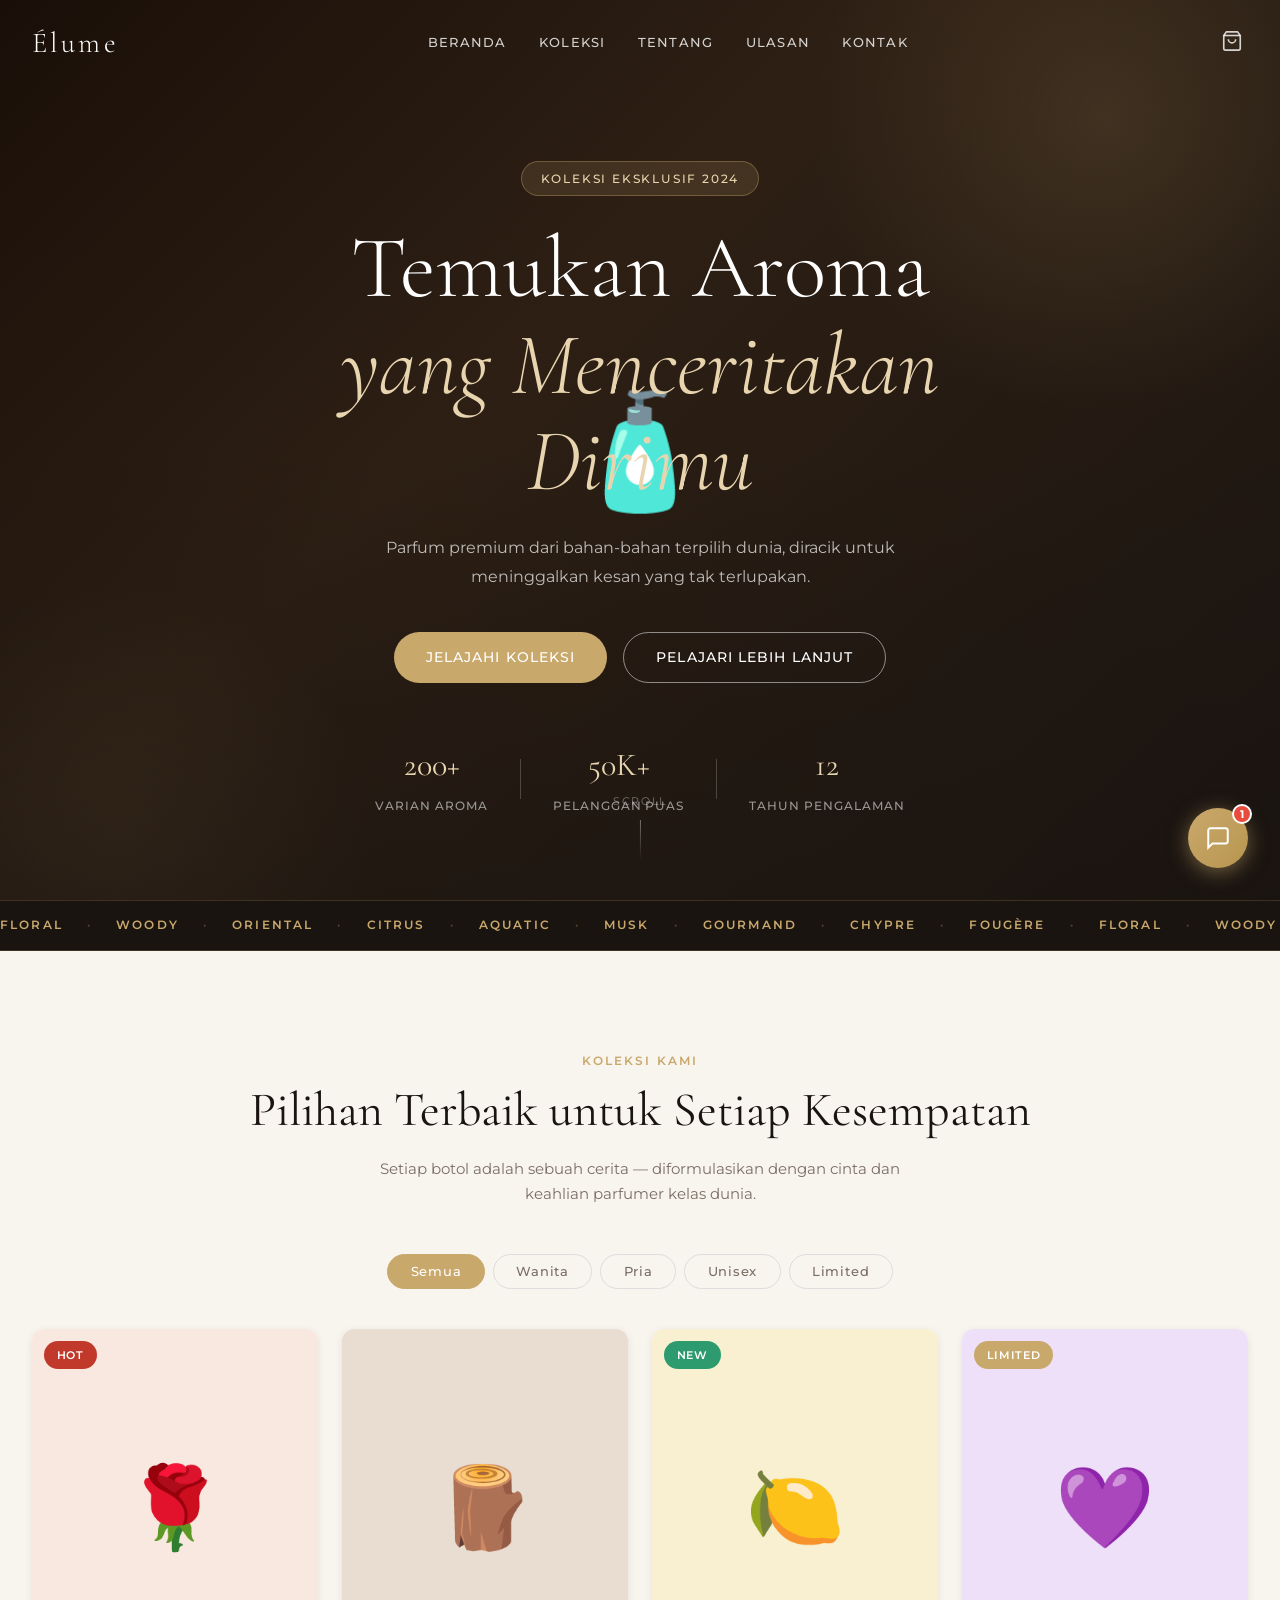
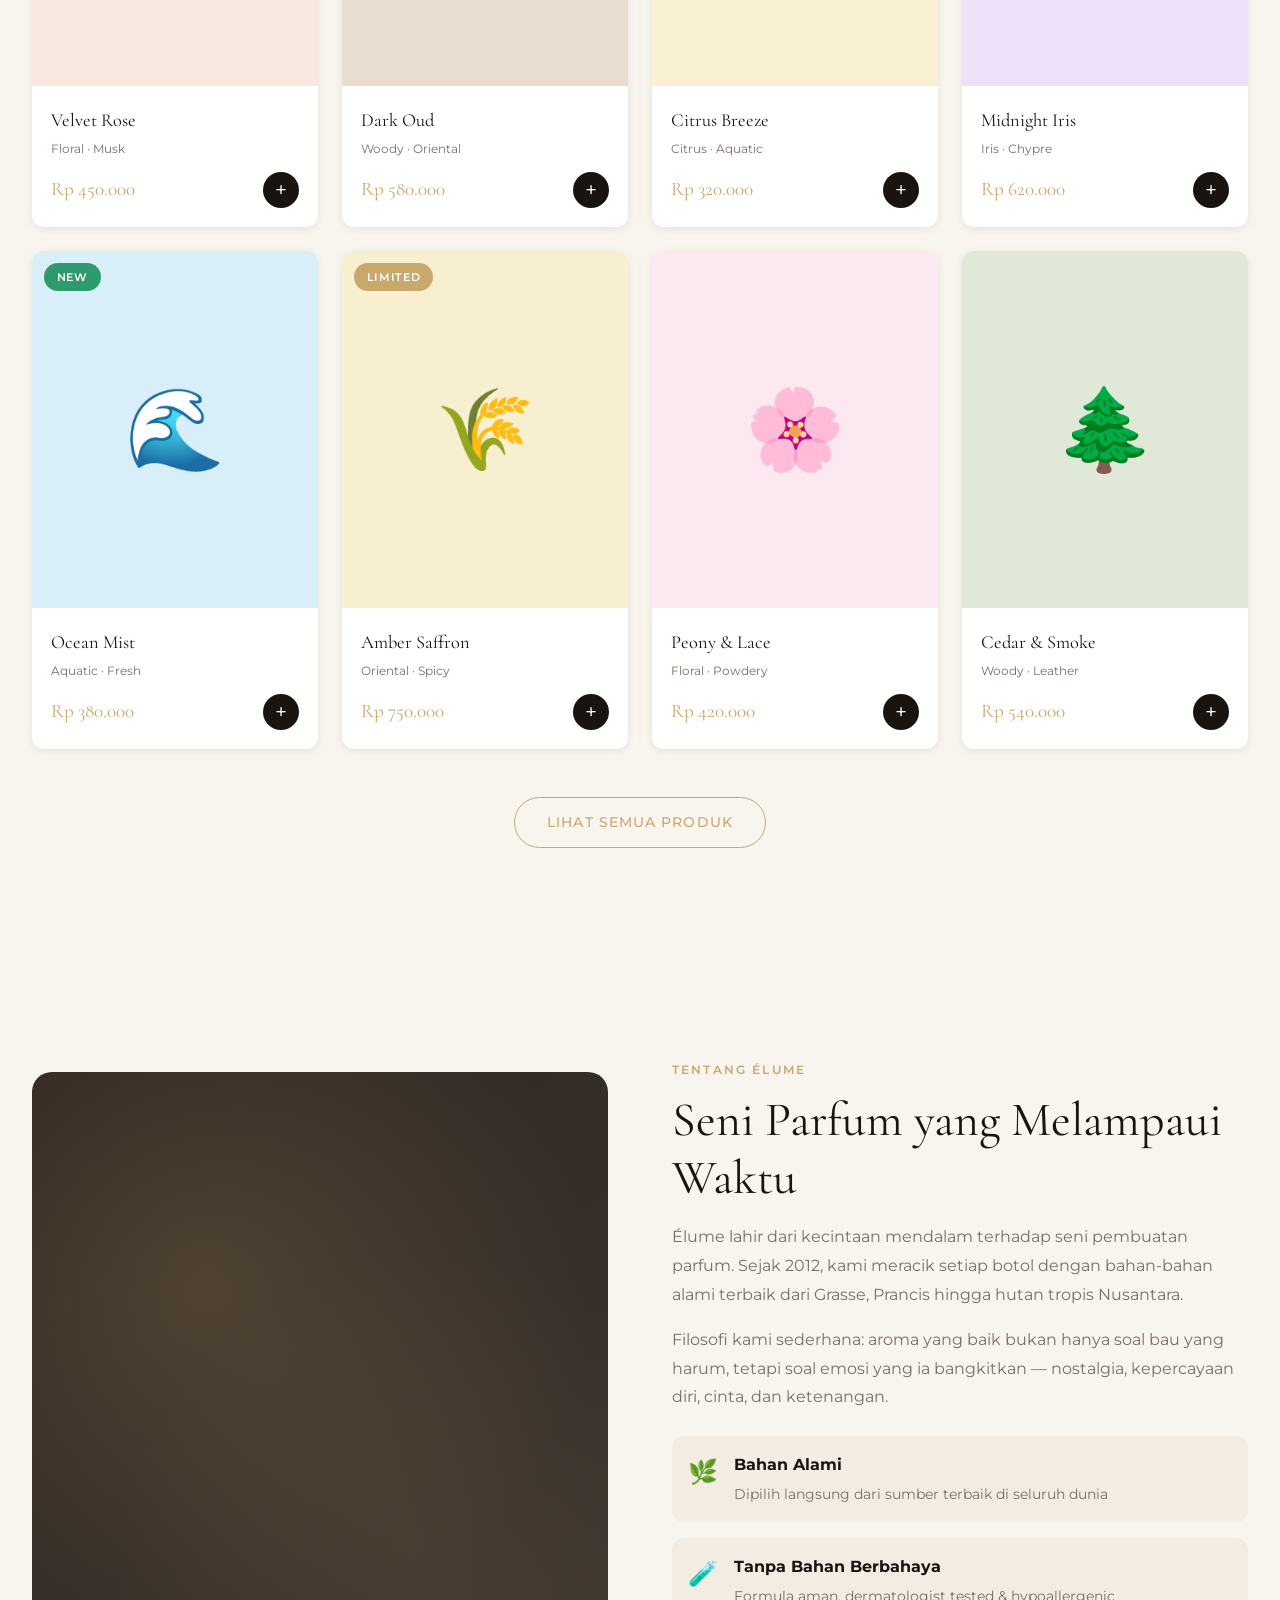
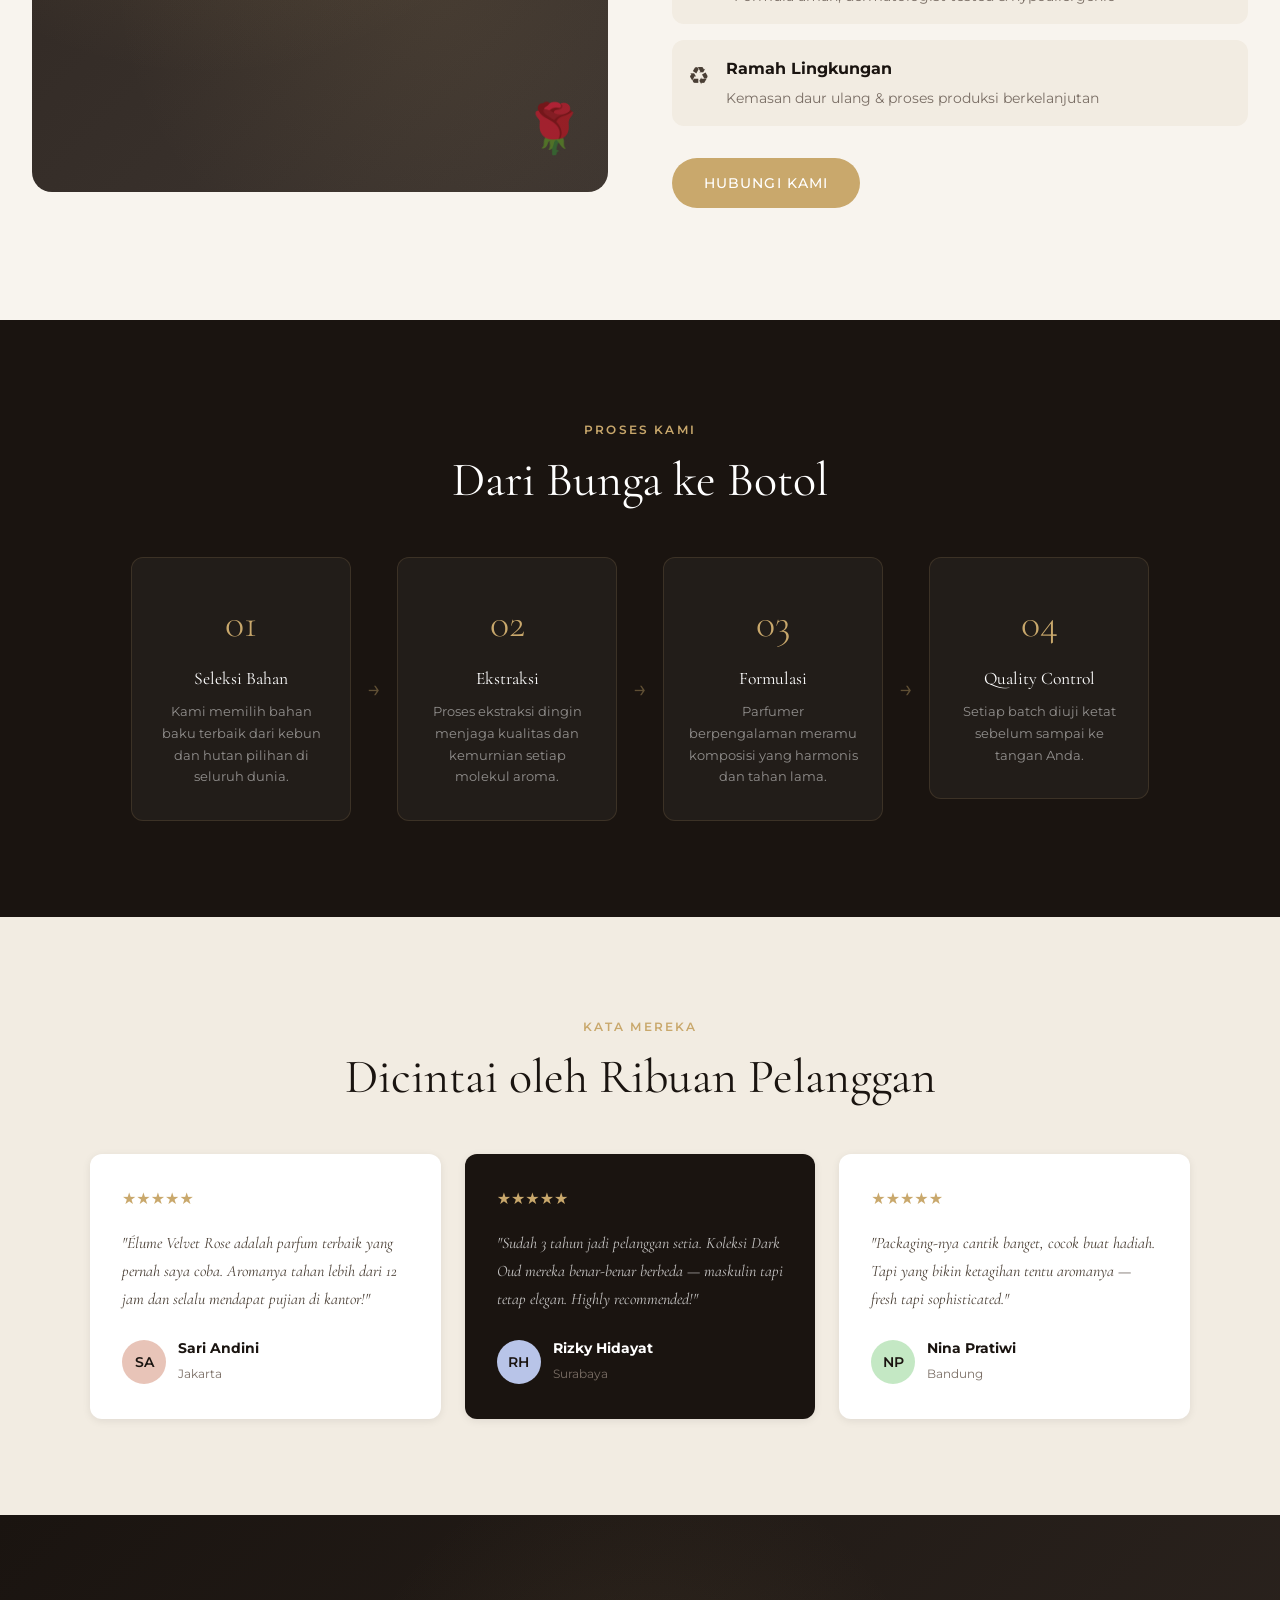
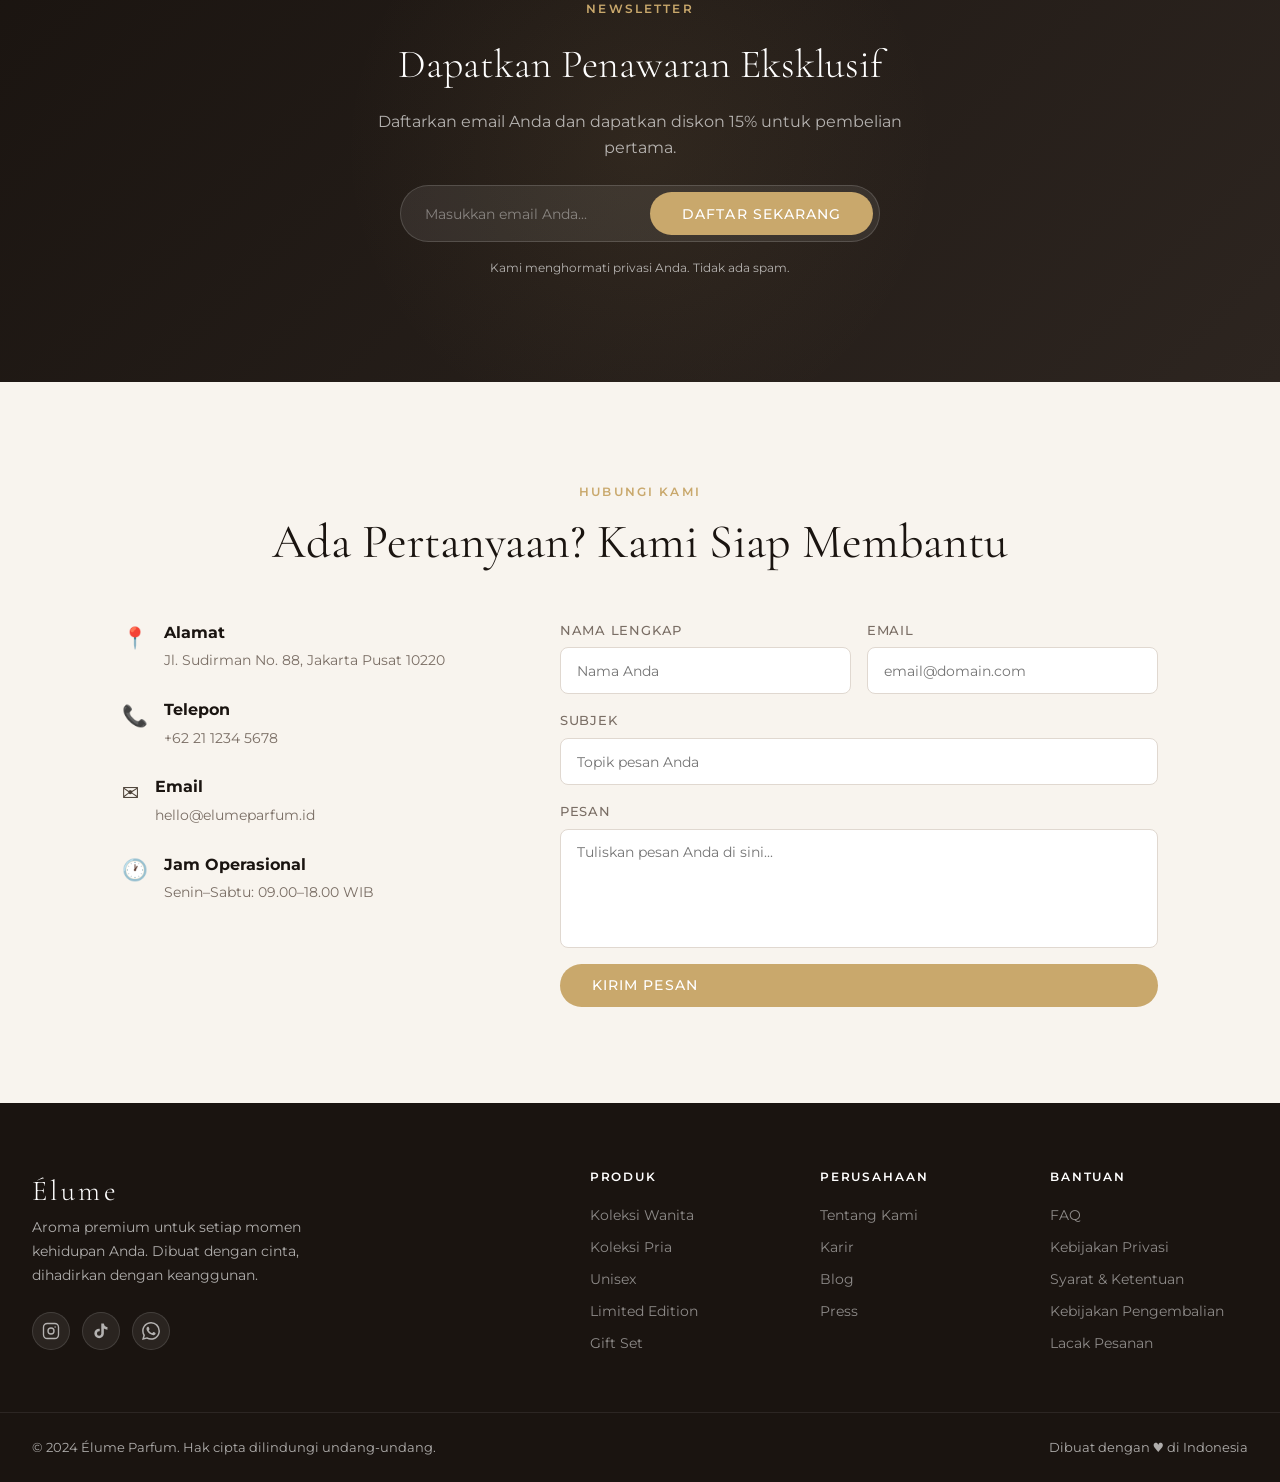
==== Kiro/index.html @ 286f6633 "Add files via upload" ====
<!DOCTYPE html>
<html lang="id">
<head>
  <meta charset="UTF-8" />
  <meta name="viewport" content="width=device-width, initial-scale=1.0" />
  <title>Élume Parfum — Aroma untuk Setiap Momen</title>
  <link rel="preconnect" href="https://fonts.googleapis.com" />
  <link rel="preconnect" href="https://fonts.gstatic.com" crossorigin />
  <link href="https://fonts.googleapis.com/css2?family=Cormorant+Garamond:ital,wght@0,300;0,400;0,600;1,300;1,400&family=Montserrat:wght@300;400;500;600&display=swap" rel="stylesheet" />
  <link rel="stylesheet" href="style.css" />
</head>
<body>

  <!-- ===== NAVBAR ===== -->
  <header class="navbar" id="navbar">
    <div class="nav-container">
      <a href="#" class="logo">Élume</a>
      <nav class="nav-links">
        <a href="#hero">Beranda</a>
        <a href="#collections">Koleksi</a>
        <a href="#about">Tentang</a>
        <a href="#testimonials">Ulasan</a>
        <a href="#contact">Kontak</a>
      </nav>
      <div class="nav-actions">
        <button class="btn-cart" aria-label="Keranjang">
          <svg width="22" height="22" viewBox="0 0 24 24" fill="none" stroke="currentColor" stroke-width="1.8"><path d="M6 2L3 6v14a2 2 0 002 2h14a2 2 0 002-2V6l-3-4z"/><line x1="3" y1="6" x2="21" y2="6"/><path d="M16 10a4 4 0 01-8 0"/></svg>
        </button>
        <button class="hamburger" id="hamburger" aria-label="Menu">
          <span></span><span></span><span></span>
        </button>
      </div>
    </div>
    <!-- Mobile menu -->
    <nav class="mobile-menu" id="mobileMenu">
      <a href="#hero">Beranda</a>
      <a href="#collections">Koleksi</a>
      <a href="#about">Tentang</a>
      <a href="#testimonials">Ulasan</a>
      <a href="#contact">Kontak</a>
    </nav>
  </header>

  <!-- ===== HERO ===== -->
  <section class="hero" id="hero">
    <div class="hero-bg"></div>
    <div class="hero-overlay"></div>
    <div class="hero-content">
      <span class="hero-badge">Koleksi Eksklusif 2024</span>
      <h1 class="hero-title">Temukan Aroma<br /><em>yang Menceritakan Dirimu</em></h1>
      <p class="hero-subtitle">Parfum premium dari bahan-bahan terpilih dunia, diracik untuk meninggalkan kesan yang tak terlupakan.</p>
      <div class="hero-cta">
        <a href="#collections" class="btn btn-primary">Jelajahi Koleksi</a>
        <a href="#about" class="btn btn-ghost">Pelajari Lebih Lanjut</a>
      </div>
      <div class="hero-stats">
        <div class="stat"><span class="stat-num">200+</span><span class="stat-label">Varian Aroma</span></div>
        <div class="stat-divider"></div>
        <div class="stat"><span class="stat-num">50K+</span><span class="stat-label">Pelanggan Puas</span></div>
        <div class="stat-divider"></div>
        <div class="stat"><span class="stat-num">12</span><span class="stat-label">Tahun Pengalaman</span></div>
      </div>
    </div>
    <div class="hero-scroll-hint">
      <span>Scroll</span>
      <div class="scroll-line"></div>
    </div>
  </section>

  <!-- ===== MARQUEE ===== -->
  <div class="marquee-wrap">
    <div class="marquee-track">
      <span>Floral</span><span>·</span>
      <span>Woody</span><span>·</span>
      <span>Oriental</span><span>·</span>
      <span>Citrus</span><span>·</span>
      <span>Aquatic</span><span>·</span>
      <span>Musk</span><span>·</span>
      <span>Gourmand</span><span>·</span>
      <span>Chypre</span><span>·</span>
      <span>Fougère</span><span>·</span>
      <span>Floral</span><span>·</span>
      <span>Woody</span><span>·</span>
      <span>Oriental</span><span>·</span>
      <span>Citrus</span><span>·</span>
      <span>Aquatic</span><span>·</span>
      <span>Musk</span><span>·</span>
      <span>Gourmand</span><span>·</span>
      <span>Chypre</span><span>·</span>
      <span>Fougère</span><span>·</span>
    </div>
  </div>

  <!-- ===== COLLECTIONS ===== -->
  <section class="collections" id="collections">
    <div class="section-header">
      <span class="section-eyebrow">Koleksi Kami</span>
      <h2 class="section-title">Pilihan Terbaik untuk Setiap Kesempatan</h2>
      <p class="section-desc">Setiap botol adalah sebuah cerita — diformulasikan dengan cinta dan keahlian parfumer kelas dunia.</p>
    </div>

    <!-- Filter tabs -->
    <div class="filter-tabs">
      <button class="filter-btn active" data-filter="all">Semua</button>
      <button class="filter-btn" data-filter="women">Wanita</button>
      <button class="filter-btn" data-filter="men">Pria</button>
      <button class="filter-btn" data-filter="unisex">Unisex</button>
      <button class="filter-btn" data-filter="limited">Limited</button>
    </div>

    <div class="products-grid" id="productsGrid">
      <!-- Products injected by JS -->
    </div>

    <div class="collections-cta">
      <a href="#" class="btn btn-outline">Lihat Semua Produk</a>
    </div>
  </section>

  <!-- ===== BRAND STORY ===== -->
  <section class="about" id="about">
    <div class="about-image">
      <div class="about-img-block">
        <div class="about-img-accent"></div>
      </div>
    </div>
    <div class="about-content">
      <span class="section-eyebrow">Tentang Élume</span>
      <h2 class="section-title">Seni Parfum yang Melampaui Waktu</h2>
      <p>Élume lahir dari kecintaan mendalam terhadap seni pembuatan parfum. Sejak 2012, kami meracik setiap botol dengan bahan-bahan alami terbaik dari Grasse, Prancis hingga hutan tropis Nusantara.</p>
      <p>Filosofi kami sederhana: aroma yang baik bukan hanya soal bau yang harum, tetapi soal emosi yang ia bangkitkan — nostalgia, kepercayaan diri, cinta, dan ketenangan.</p>
      <div class="about-features">
        <div class="feature">
          <div class="feature-icon">🌿</div>
          <div>
            <strong>Bahan Alami</strong>
            <p>Dipilih langsung dari sumber terbaik di seluruh dunia</p>
          </div>
        </div>
        <div class="feature">
          <div class="feature-icon">🧪</div>
          <div>
            <strong>Tanpa Bahan Berbahaya</strong>
            <p>Formula aman, dermatologist tested & hypoallergenic</p>
          </div>
        </div>
        <div class="feature">
          <div class="feature-icon">♻️</div>
          <div>
            <strong>Ramah Lingkungan</strong>
            <p>Kemasan daur ulang & proses produksi berkelanjutan</p>
          </div>
        </div>
      </div>
      <a href="#contact" class="btn btn-primary">Hubungi Kami</a>
    </div>
  </section>

  <!-- ===== PROCESS ===== -->
  <section class="process">
    <div class="section-header">
      <span class="section-eyebrow">Proses Kami</span>
      <h2 class="section-title">Dari Bunga ke Botol</h2>
    </div>
    <div class="process-steps">
      <div class="step">
        <div class="step-number">01</div>
        <h3>Seleksi Bahan</h3>
        <p>Kami memilih bahan baku terbaik dari kebun dan hutan pilihan di seluruh dunia.</p>
      </div>
      <div class="step-arrow">→</div>
      <div class="step">
        <div class="step-number">02</div>
        <h3>Ekstraksi</h3>
        <p>Proses ekstraksi dingin menjaga kualitas dan kemurnian setiap molekul aroma.</p>
      </div>
      <div class="step-arrow">→</div>
      <div class="step">
        <div class="step-number">03</div>
        <h3>Formulasi</h3>
        <p>Parfumer berpengalaman meramu komposisi yang harmonis dan tahan lama.</p>
      </div>
      <div class="step-arrow">→</div>
      <div class="step">
        <div class="step-number">04</div>
        <h3>Quality Control</h3>
        <p>Setiap batch diuji ketat sebelum sampai ke tangan Anda.</p>
      </div>
    </div>
  </section>

  <!-- ===== TESTIMONIALS ===== -->
  <section class="testimonials" id="testimonials">
    <div class="section-header">
      <span class="section-eyebrow">Kata Mereka</span>
      <h2 class="section-title">Dicintai oleh Ribuan Pelanggan</h2>
    </div>
    <div class="testimonials-grid">
      <div class="testimonial-card">
        <div class="stars">★★★★★</div>
        <p>"Élume Velvet Rose adalah parfum terbaik yang pernah saya coba. Aromanya tahan lebih dari 12 jam dan selalu mendapat pujian di kantor!"</p>
        <div class="testimonial-author">
          <div class="author-avatar" style="background:#e8c4b8;">SA</div>
          <div>
            <strong>Sari Andini</strong>
            <span>Jakarta</span>
          </div>
        </div>
      </div>
      <div class="testimonial-card featured">
        <div class="stars">★★★★★</div>
        <p>"Sudah 3 tahun jadi pelanggan setia. Koleksi Dark Oud mereka benar-benar berbeda — maskulin tapi tetap elegan. Highly recommended!"</p>
        <div class="testimonial-author">
          <div class="author-avatar" style="background:#b8c4e8;">RH</div>
          <div>
            <strong>Rizky Hidayat</strong>
            <span>Surabaya</span>
          </div>
        </div>
      </div>
      <div class="testimonial-card">
        <div class="stars">★★★★★</div>
        <p>"Packaging-nya cantik banget, cocok buat hadiah. Tapi yang bikin ketagihan tentu aromanya — fresh tapi sophisticated."</p>
        <div class="testimonial-author">
          <div class="author-avatar" style="background:#c4e8c4;">NP</div>
          <div>
            <strong>Nina Pratiwi</strong>
            <span>Bandung</span>
          </div>
        </div>
      </div>
    </div>
  </section>

  <!-- ===== NEWSLETTER ===== -->
  <section class="newsletter">
    <div class="newsletter-content">
      <span class="section-eyebrow">Newsletter</span>
      <h2>Dapatkan Penawaran Eksklusif</h2>
      <p>Daftarkan email Anda dan dapatkan diskon 15% untuk pembelian pertama.</p>
      <form class="newsletter-form" id="newsletterForm">
        <input type="email" placeholder="Masukkan email Anda..." required />
        <button type="submit" class="btn btn-primary">Daftar Sekarang</button>
      </form>
      <p class="newsletter-note">Kami menghormati privasi Anda. Tidak ada spam.</p>
    </div>
  </section>

  <!-- ===== CONTACT ===== -->
  <section class="contact" id="contact">
    <div class="section-header">
      <span class="section-eyebrow">Hubungi Kami</span>
      <h2 class="section-title">Ada Pertanyaan? Kami Siap Membantu</h2>
    </div>
    <div class="contact-grid">
      <div class="contact-info">
        <div class="contact-item">
          <div class="contact-icon">📍</div>
          <div>
            <strong>Alamat</strong>
            <p>Jl. Sudirman No. 88, Jakarta Pusat 10220</p>
          </div>
        </div>
        <div class="contact-item">
          <div class="contact-icon">📞</div>
          <div>
            <strong>Telepon</strong>
            <p>+62 21 1234 5678</p>
          </div>
        </div>
        <div class="contact-item">
          <div class="contact-icon">✉️</div>
          <div>
            <strong>Email</strong>
            <p>hello@elumeparfum.id</p>
          </div>
        </div>
        <div class="contact-item">
          <div class="contact-icon">🕐</div>
          <div>
            <strong>Jam Operasional</strong>
            <p>Senin–Sabtu: 09.00–18.00 WIB</p>
          </div>
        </div>
      </div>
      <form class="contact-form" id="contactForm">
        <div class="form-row">
          <div class="form-group">
            <label for="name">Nama Lengkap</label>
            <input type="text" id="name" placeholder="Nama Anda" required />
          </div>
          <div class="form-group">
            <label for="email">Email</label>
            <input type="email" id="email" placeholder="email@domain.com" required />
          </div>
        </div>
        <div class="form-group">
          <label for="subject">Subjek</label>
          <input type="text" id="subject" placeholder="Topik pesan Anda" />
        </div>
        <div class="form-group">
          <label for="message">Pesan</label>
          <textarea id="message" rows="5" placeholder="Tuliskan pesan Anda di sini..." required></textarea>
        </div>
        <button type="submit" class="btn btn-primary">Kirim Pesan</button>
      </form>
    </div>
  </section>

  <!-- ===== FOOTER ===== -->
  <footer class="footer">
    <div class="footer-top">
      <div class="footer-brand">
        <a href="#" class="logo">Élume</a>
        <p>Aroma premium untuk setiap momen kehidupan Anda. Dibuat dengan cinta, dihadirkan dengan keanggunan.</p>
        <div class="social-links">
          <a href="#" aria-label="Instagram" class="social-link">
            <svg width="18" height="18" viewBox="0 0 24 24" fill="none" stroke="currentColor" stroke-width="1.8"><rect x="2" y="2" width="20" height="20" rx="5"/><circle cx="12" cy="12" r="4"/><circle cx="17.5" cy="6.5" r="1" fill="currentColor" stroke="none"/></svg>
          </a>
          <a href="#" aria-label="TikTok" class="social-link">
            <svg width="18" height="18" viewBox="0 0 24 24" fill="currentColor"><path d="M19.59 6.69a4.83 4.83 0 01-3.77-4.25V2h-3.45v13.67a2.89 2.89 0 01-2.88 2.5 2.89 2.89 0 01-2.89-2.89 2.89 2.89 0 012.89-2.89c.28 0 .54.04.79.1V9.01a6.33 6.33 0 00-.79-.05 6.34 6.34 0 00-6.34 6.34 6.34 6.34 0 006.34 6.34 6.34 6.34 0 006.33-6.34V8.75a8.19 8.19 0 004.79 1.52V6.83a4.85 4.85 0 01-1.02-.14z"/></svg>
          </a>
          <a href="#" aria-label="WhatsApp" class="social-link">
            <svg width="18" height="18" viewBox="0 0 24 24" fill="currentColor"><path d="M17.472 14.382c-.297-.149-1.758-.867-2.03-.967-.273-.099-.471-.148-.67.15-.197.297-.767.966-.94 1.164-.173.199-.347.223-.644.075-.297-.15-1.255-.463-2.39-1.475-.883-.788-1.48-1.761-1.653-2.059-.173-.297-.018-.458.13-.606.134-.133.298-.347.446-.52.149-.174.198-.298.298-.497.099-.198.05-.371-.025-.52-.075-.149-.669-1.612-.916-2.207-.242-.579-.487-.5-.669-.51-.173-.008-.371-.01-.57-.01-.198 0-.52.074-.792.372-.272.297-1.04 1.016-1.04 2.479 0 1.462 1.065 2.875 1.213 3.074.149.198 2.096 3.2 5.077 4.487.709.306 1.262.489 1.694.625.712.227 1.36.195 1.871.118.571-.085 1.758-.719 2.006-1.413.248-.694.248-1.289.173-1.413-.074-.124-.272-.198-.57-.347m-5.421 7.403h-.004a9.87 9.87 0 01-5.031-1.378l-.361-.214-3.741.982.998-3.648-.235-.374a9.86 9.86 0 01-1.51-5.26c.001-5.45 4.436-9.884 9.888-9.884 2.64 0 5.122 1.03 6.988 2.898a9.825 9.825 0 012.893 6.994c-.003 5.45-4.437 9.884-9.885 9.884m8.413-18.297A11.815 11.815 0 0012.05 0C5.495 0 .16 5.335.157 11.892c0 2.096.547 4.142 1.588 5.945L.057 24l6.305-1.654a11.882 11.882 0 005.683 1.448h.005c6.554 0 11.89-5.335 11.893-11.893a11.821 11.821 0 00-3.48-8.413Z"/></svg>
          </a>
        </div>
      </div>
      <div class="footer-links">
        <div class="footer-col">
          <h4>Produk</h4>
          <a href="#">Koleksi Wanita</a>
          <a href="#">Koleksi Pria</a>
          <a href="#">Unisex</a>
          <a href="#">Limited Edition</a>
          <a href="#">Gift Set</a>
        </div>
        <div class="footer-col">
          <h4>Perusahaan</h4>
          <a href="#">Tentang Kami</a>
          <a href="#">Karir</a>
          <a href="#">Blog</a>
          <a href="#">Press</a>
        </div>
        <div class="footer-col">
          <h4>Bantuan</h4>
          <a href="#">FAQ</a>
          <a href="#">Kebijakan Privasi</a>
          <a href="#">Syarat & Ketentuan</a>
          <a href="#">Kebijakan Pengembalian</a>
          <a href="#">Lacak Pesanan</a>
        </div>
      </div>
    </div>
    <div class="footer-bottom">
      <p>© 2024 Élume Parfum. Hak cipta dilindungi undang-undang.</p>
      <p>Dibuat dengan ♥ di Indonesia</p>
    </div>
  </footer>

  <!-- ===== CHATBOT WIDGET ===== -->
  <div class="chat-widget" id="chatWidget">
    <!-- Toggle Button -->
    <button class="chat-toggle" id="chatToggle" aria-label="Buka chat">
      <svg class="chat-icon-open" width="26" height="26" viewBox="0 0 24 24" fill="none" stroke="currentColor" stroke-width="1.8"><path d="M21 15a2 2 0 01-2 2H7l-4 4V5a2 2 0 012-2h14a2 2 0 012 2z"/></svg>
      <svg class="chat-icon-close" width="26" height="26" viewBox="0 0 24 24" fill="none" stroke="currentColor" stroke-width="2"><line x1="18" y1="6" x2="6" y2="18"/><line x1="6" y1="6" x2="18" y2="18"/></svg>
      <span class="chat-badge" id="chatBadge">1</span>
    </button>

    <!-- Chat Window -->
    <div class="chat-window" id="chatWindow">
      <div class="chat-header">
        <div class="chat-header-info">
          <div class="chat-avatar">É</div>
          <div>
            <strong>Élume Assistant</strong>
            <span class="chat-status"><span class="status-dot"></span>Online</span>
          </div>
        </div>
        <button class="chat-close-btn" id="chatCloseBtn" aria-label="Tutup chat">
          <svg width="18" height="18" viewBox="0 0 24 24" fill="none" stroke="currentColor" stroke-width="2"><line x1="18" y1="6" x2="6" y2="18"/><line x1="6" y1="6" x2="18" y2="18"/></svg>
        </button>
      </div>

      <div class="chat-messages" id="chatMessages">
        <!-- Welcome message -->
        <div class="chat-message bot">
          <div class="msg-avatar">É</div>
          <div class="msg-bubble">
            Halo! 👋 Selamat datang di <strong>Élume Parfum</strong>. Saya asisten virtual Anda. Ada yang bisa saya bantu hari ini? <br/><br/>
            Tanyakan tentang rekomendasi parfum, harga, stok, atau informasi lainnya!
          </div>
        </div>
        <!-- Quick replies -->
        <div class="quick-replies" id="quickReplies">
          <button class="quick-btn" data-msg="Rekomendasikan parfum untuk wanita">🌸 Parfum Wanita</button>
          <button class="quick-btn" data-msg="Rekomendasikan parfum untuk pria">🌊 Parfum Pria</button>
          <button class="quick-btn" data-msg="Berapa harga parfum Élume?">💰 Info Harga</button>
          <button class="quick-btn" data-msg="Bagaimana cara memesan?">📦 Cara Pesan</button>
        </div>
      </div>

      <div class="chat-input-area">
        <div class="chat-input-wrap">
          <input
            type="text"
            id="chatInput"
            placeholder="Ketik pesan Anda..."
            autocomplete="off"
          />
          <button class="chat-send-btn" id="chatSendBtn" aria-label="Kirim pesan">
            <svg width="20" height="20" viewBox="0 0 24 24" fill="none" stroke="currentColor" stroke-width="2"><line x1="22" y1="2" x2="11" y2="13"/><polygon points="22 2 15 22 11 13 2 9 22 2"/></svg>
          </button>
        </div>
        <p class="chat-powered">Powered by Élume AI</p>
      </div>
    </div>
  </div>

  <script src="script.js"></script>
</body>
</html>
---- Kiro/style.css ----
/* =============================================
   ÉLUME PARFUM — STYLESHEET
   ============================================= */

/* ---- Reset & Base ---- */
*, *::before, *::after { box-sizing: border-box; margin: 0; padding: 0; }

:root {
  --gold:       #c9a86c;
  --gold-light: #e8d5b0;
  --dark:       #1a1410;
  --dark-2:     #2d2520;
  --dark-3:     #3d3530;
  --cream:      #f8f4ee;
  --cream-2:    #f2ece2;
  --text:       #4a3f35;
  --text-light: #7a6e65;
  --white:      #ffffff;
  --font-serif: 'Cormorant Garamond', Georgia, serif;
  --font-sans:  'Montserrat', system-ui, sans-serif;
  --shadow-sm:  0 2px 8px rgba(0,0,0,.08);
  --shadow-md:  0 8px 32px rgba(0,0,0,.12);
  --shadow-lg:  0 20px 60px rgba(0,0,0,.18);
  --radius:     12px;
  --transition: .3s cubic-bezier(.4,0,.2,1);
}

html { scroll-behavior: smooth; font-size: 16px; }

body {
  font-family: var(--font-sans);
  color: var(--text);
  background: var(--cream);
  line-height: 1.65;
  overflow-x: hidden;
}

img { max-width: 100%; display: block; }
a { text-decoration: none; color: inherit; }
button { cursor: pointer; border: none; background: none; font-family: inherit; }

/* ---- Typography ---- */
.section-eyebrow {
  display: inline-block;
  font-family: var(--font-sans);
  font-size: .75rem;
  font-weight: 600;
  letter-spacing: .18em;
  text-transform: uppercase;
  color: var(--gold);
  margin-bottom: .75rem;
}

.section-title {
  font-family: var(--font-serif);
  font-size: clamp(1.8rem, 4vw, 3rem);
  font-weight: 400;
  color: var(--dark);
  line-height: 1.2;
  margin-bottom: 1rem;
}

.section-desc {
  font-size: .95rem;
  color: var(--text-light);
  max-width: 540px;
  margin: 0 auto;
}

.section-header {
  text-align: center;
  margin-bottom: 3rem;
}

/* ---- Buttons ---- */
.btn {
  display: inline-flex;
  align-items: center;
  gap: .5rem;
  padding: .85rem 2rem;
  font-family: var(--font-sans);
  font-size: .85rem;
  font-weight: 500;
  letter-spacing: .08em;
  text-transform: uppercase;
  border-radius: 50px;
  transition: var(--transition);
  white-space: nowrap;
}

.btn-primary {
  background: var(--gold);
  color: var(--white);
}
.btn-primary:hover { background: #b8964f; transform: translateY(-2px); box-shadow: 0 8px 20px rgba(201,168,108,.35); }

.btn-ghost {
  background: transparent;
  color: var(--white);
  border: 1.5px solid rgba(255,255,255,.5);
}
.btn-ghost:hover { background: rgba(255,255,255,.1); border-color: var(--white); }

.btn-outline {
  background: transparent;
  color: var(--gold);
  border: 1.5px solid var(--gold);
}
.btn-outline:hover { background: var(--gold); color: var(--white); }

/* =============================================
   NAVBAR
   ============================================= */
.navbar {
  position: fixed;
  top: 0; left: 0; right: 0;
  z-index: 1000;
  transition: background var(--transition), box-shadow var(--transition);
  padding: 0;
}

.navbar.scrolled {
  background: rgba(26,20,16,.95);
  backdrop-filter: blur(12px);
  box-shadow: 0 2px 20px rgba(0,0,0,.2);
}

.nav-container {
  display: flex;
  align-items: center;
  justify-content: space-between;
  max-width: 1280px;
  margin: 0 auto;
  padding: 1.2rem 2rem;
}

.logo {
  font-family: var(--font-serif);
  font-size: 1.8rem;
  font-weight: 300;
  letter-spacing: .12em;
  color: var(--white);
  transition: color var(--transition);
}
.logo:hover { color: var(--gold-light); }

.nav-links {
  display: flex;
  gap: 2rem;
  list-style: none;
}
.nav-links a {
  font-size: .8rem;
  font-weight: 500;
  letter-spacing: .1em;
  text-transform: uppercase;
  color: rgba(255,255,255,.8);
  transition: color var(--transition);
  position: relative;
}
.nav-links a::after {
  content: '';
  position: absolute;
  bottom: -4px; left: 0;
  width: 0; height: 1px;
  background: var(--gold);
  transition: width var(--transition);
}
.nav-links a:hover { color: var(--white); }
.nav-links a:hover::after { width: 100%; }

.nav-actions { display: flex; align-items: center; gap: 1rem; }

.btn-cart {
  color: rgba(255,255,255,.8);
  transition: color var(--transition);
  padding: .3rem;
}
.btn-cart:hover { color: var(--gold-light); }

.hamburger {
  display: none;
  flex-direction: column;
  gap: 5px;
  padding: .3rem;
}
.hamburger span {
  display: block;
  width: 22px; height: 2px;
  background: rgba(255,255,255,.8);
  transition: var(--transition);
  border-radius: 2px;
}

.mobile-menu {
  display: none;
  flex-direction: column;
  padding: 1rem 2rem 1.5rem;
  gap: .75rem;
  background: rgba(26,20,16,.98);
}
.mobile-menu a {
  font-size: .85rem;
  font-weight: 500;
  letter-spacing: .1em;
  text-transform: uppercase;
  color: rgba(255,255,255,.8);
  padding: .5rem 0;
  border-bottom: 1px solid rgba(255,255,255,.08);
  transition: color var(--transition);
}
.mobile-menu a:hover { color: var(--gold-light); }
.mobile-menu.open { display: flex; }

/* =============================================
   HERO
   ============================================= */
.hero {
  position: relative;
  min-height: 100vh;
  display: flex;
  align-items: center;
  justify-content: center;
  overflow: hidden;
}

.hero-bg {
  position: absolute;
  inset: 0;
  background: 
    linear-gradient(135deg, #1a0f08 0%, #2d1f14 40%, #1a1410 100%);
}

/* Decorative circles */
.hero-bg::before {
  content: '';
  position: absolute;
  top: -20%; right: -10%;
  width: 600px; height: 600px;
  border-radius: 50%;
  background: radial-gradient(circle, rgba(201,168,108,.15) 0%, transparent 70%);
}
.hero-bg::after {
  content: '';
  position: absolute;
  bottom: -20%; left: -10%;
  width: 500px; height: 500px;
  border-radius: 50%;
  background: radial-gradient(circle, rgba(201,168,108,.1) 0%, transparent 70%);
}

.hero-overlay {
  position: absolute;
  inset: 0;
  background: linear-gradient(to bottom, transparent 50%, rgba(26,20,16,.5) 100%);
}

.hero-content {
  position: relative;
  z-index: 2;
  text-align: center;
  max-width: 760px;
  padding: 2rem;
  margin-top: 80px;
}

.hero-badge {
  display: inline-block;
  padding: .4rem 1.2rem;
  background: rgba(201,168,108,.15);
  border: 1px solid rgba(201,168,108,.35);
  border-radius: 50px;
  font-size: .75rem;
  font-weight: 500;
  letter-spacing: .15em;
  text-transform: uppercase;
  color: var(--gold-light);
  margin-bottom: 1.5rem;
}

.hero-title {
  font-family: var(--font-serif);
  font-size: clamp(2.5rem, 7vw, 5.5rem);
  font-weight: 300;
  color: var(--white);
  line-height: 1.1;
  margin-bottom: 1.5rem;
}
.hero-title em {
  font-style: italic;
  color: var(--gold-light);
}

.hero-subtitle {
  font-size: 1rem;
  color: rgba(255,255,255,.7);
  max-width: 520px;
  margin: 0 auto 2.5rem;
  line-height: 1.8;
}

.hero-cta {
  display: flex;
  gap: 1rem;
  justify-content: center;
  flex-wrap: wrap;
  margin-bottom: 3.5rem;
}

.hero-stats {
  display: flex;
  align-items: center;
  justify-content: center;
  gap: 2rem;
}
.stat { text-align: center; }
.stat-num {
  display: block;
  font-family: var(--font-serif);
  font-size: 2rem;
  font-weight: 400;
  color: var(--gold-light);
}
.stat-label {
  font-size: .75rem;
  font-weight: 500;
  letter-spacing: .08em;
  text-transform: uppercase;
  color: rgba(255,255,255,.55);
}
.stat-divider {
  width: 1px; height: 40px;
  background: rgba(255,255,255,.2);
}

.hero-scroll-hint {
  position: absolute;
  bottom: 2.5rem; left: 50%;
  transform: translateX(-50%);
  display: flex;
  flex-direction: column;
  align-items: center;
  gap: .6rem;
  color: rgba(255,255,255,.4);
  font-size: .7rem;
  letter-spacing: .15em;
  text-transform: uppercase;
  z-index: 2;
}
.scroll-line {
  width: 1px; height: 40px;
  background: linear-gradient(to bottom, rgba(255,255,255,.4), transparent);
  animation: scrollPulse 2s ease-in-out infinite;
}
@keyframes scrollPulse {
  0%, 100% { opacity: .4; transform: scaleY(1); }
  50% { opacity: 1; transform: scaleY(1.2); }
}

/* =============================================
   MARQUEE
   ============================================= */
.marquee-wrap {
  overflow: hidden;
  background: var(--dark);
  padding: .9rem 0;
  border-top: 1px solid rgba(201,168,108,.2);
  border-bottom: 1px solid rgba(201,168,108,.2);
}
.marquee-track {
  display: flex;
  gap: 1.5rem;
  width: max-content;
  animation: marquee 25s linear infinite;
  font-size: .75rem;
  font-weight: 600;
  letter-spacing: .18em;
  text-transform: uppercase;
  color: var(--gold);
}
.marquee-track span:nth-child(even) { color: rgba(201,168,108,.35); }
@keyframes marquee {
  from { transform: translateX(0); }
  to   { transform: translateX(-50%); }
}

/* =============================================
   COLLECTIONS
   ============================================= */
.collections {
  padding: 6rem 2rem;
  max-width: 1280px;
  margin: 0 auto;
}

.filter-tabs {
  display: flex;
  gap: .5rem;
  justify-content: center;
  flex-wrap: wrap;
  margin-bottom: 2.5rem;
}
.filter-btn {
  padding: .55rem 1.4rem;
  border-radius: 50px;
  font-size: .8rem;
  font-weight: 500;
  letter-spacing: .06em;
  color: var(--text-light);
  background: transparent;
  border: 1.5px solid #ddd;
  transition: var(--transition);
}
.filter-btn.active, .filter-btn:hover {
  background: var(--gold);
  color: var(--white);
  border-color: var(--gold);
}

.products-grid {
  display: grid;
  grid-template-columns: repeat(auto-fill, minmax(260px, 1fr));
  gap: 1.5rem;
}

.product-card {
  background: var(--white);
  border-radius: var(--radius);
  overflow: hidden;
  box-shadow: var(--shadow-sm);
  transition: transform var(--transition), box-shadow var(--transition);
  cursor: pointer;
}
.product-card:hover {
  transform: translateY(-6px);
  box-shadow: var(--shadow-md);
}
.product-card.hidden { display: none; }

.product-img {
  position: relative;
  aspect-ratio: 4/5;
  overflow: hidden;
}
.product-img-bg {
  width: 100%; height: 100%;
  display: flex;
  align-items: center;
  justify-content: center;
  font-size: 5rem;
  transition: transform var(--transition);
}
.product-card:hover .product-img-bg { transform: scale(1.05); }

.product-badge {
  position: absolute;
  top: .75rem; left: .75rem;
  padding: .3rem .8rem;
  border-radius: 50px;
  font-size: .7rem;
  font-weight: 600;
  letter-spacing: .06em;
  text-transform: uppercase;
}
.badge-new    { background: #2d9b6e; color: #fff; }
.badge-hot    { background: #c0392b; color: #fff; }
.badge-limited{ background: var(--gold); color: #fff; }

.product-wishlist {
  position: absolute;
  top: .75rem; right: .75rem;
  width: 36px; height: 36px;
  border-radius: 50%;
  background: rgba(255,255,255,.9);
  backdrop-filter: blur(4px);
  display: flex; align-items: center; justify-content: center;
  font-size: 1.1rem;
  transition: var(--transition);
  opacity: 0;
}
.product-card:hover .product-wishlist { opacity: 1; }
.product-wishlist:hover { background: #fee; }

.product-info {
  padding: 1.2rem;
}
.product-name {
  font-family: var(--font-serif);
  font-size: 1.15rem;
  font-weight: 400;
  color: var(--dark);
  margin-bottom: .2rem;
}
.product-scent {
  font-size: .78rem;
  color: var(--text-light);
  margin-bottom: .75rem;
}
.product-footer {
  display: flex;
  align-items: center;
  justify-content: space-between;
}
.product-price {
  font-family: var(--font-serif);
  font-size: 1.2rem;
  font-weight: 400;
  color: var(--gold);
}
.product-add {
  width: 36px; height: 36px;
  border-radius: 50%;
  background: var(--dark);
  color: var(--white);
  display: flex; align-items: center; justify-content: center;
  font-size: 1.3rem;
  transition: var(--transition);
}
.product-add:hover { background: var(--gold); transform: scale(1.1); }

.collections-cta { text-align: center; margin-top: 3rem; }

/* =============================================
   ABOUT
   ============================================= */
.about {
  display: grid;
  grid-template-columns: 1fr 1fr;
  gap: 4rem;
  align-items: center;
  max-width: 1280px;
  margin: 0 auto;
  padding: 6rem 2rem;
}

.about-img-block {
  position: relative;
  aspect-ratio: 4/5;
  border-radius: 20px;
  overflow: hidden;
  background: linear-gradient(135deg, var(--dark-2), var(--dark-3));
  display: flex;
  align-items: center;
  justify-content: center;
  font-size: 8rem;
}
.about-img-block::after {
  content: '🌹';
  position: absolute;
  bottom: 1.5rem; right: 1.5rem;
  font-size: 3rem;
  opacity: .6;
}

.about-img-accent {
  position: absolute;
  inset: 0;
  background: 
    radial-gradient(circle at 30% 30%, rgba(201,168,108,.2) 0%, transparent 60%),
    radial-gradient(circle at 70% 70%, rgba(201,168,108,.1) 0%, transparent 50%);
}

.about-image::before {
  content: '🧴';
  position: absolute;
  top: 50%; left: 50%;
  transform: translate(-50%, -50%);
  font-size: 7rem;
  z-index: 1;
}

.about-content { padding: 1rem 0; }
.about-content p {
  color: var(--text-light);
  margin-bottom: 1rem;
  line-height: 1.8;
}

.about-features {
  display: flex;
  flex-direction: column;
  gap: 1rem;
  margin: 1.5rem 0 2rem;
}
.feature {
  display: flex;
  gap: 1rem;
  align-items: flex-start;
  padding: 1rem;
  background: var(--cream-2);
  border-radius: var(--radius);
}
.feature-icon { font-size: 1.5rem; flex-shrink: 0; }
.feature strong { display: block; color: var(--dark); margin-bottom: .2rem; }
.feature p { color: var(--text-light); font-size: .85rem; margin: 0; }

/* =============================================
   PROCESS
   ============================================= */
.process {
  background: var(--dark);
  padding: 6rem 2rem;
  text-align: center;
}
.process .section-title { color: var(--white); }

.process-steps {
  display: flex;
  align-items: flex-start;
  justify-content: center;
  gap: 1rem;
  max-width: 1100px;
  margin: 0 auto;
  flex-wrap: wrap;
}
.step {
  flex: 1;
  min-width: 180px;
  max-width: 220px;
  padding: 2rem 1.5rem;
  background: rgba(255,255,255,.04);
  border: 1px solid rgba(201,168,108,.15);
  border-radius: var(--radius);
  transition: var(--transition);
}
.step:hover {
  background: rgba(201,168,108,.08);
  border-color: rgba(201,168,108,.35);
  transform: translateY(-4px);
}
.step-number {
  font-family: var(--font-serif);
  font-size: 2.5rem;
  font-weight: 300;
  color: var(--gold);
  margin-bottom: .5rem;
}
.step h3 {
  font-family: var(--font-serif);
  font-size: 1.1rem;
  font-weight: 400;
  color: var(--white);
  margin-bottom: .5rem;
}
.step p { font-size: .82rem; color: rgba(255,255,255,.5); }
.step-arrow {
  font-size: 1.5rem;
  color: rgba(201,168,108,.4);
  align-self: center;
  flex-shrink: 0;
}

/* =============================================
   TESTIMONIALS
   ============================================= */
.testimonials {
  padding: 6rem 2rem;
  background: var(--cream-2);
}
.testimonials-grid {
  display: grid;
  grid-template-columns: repeat(auto-fit, minmax(280px, 1fr));
  gap: 1.5rem;
  max-width: 1100px;
  margin: 0 auto;
}
.testimonial-card {
  background: var(--white);
  border-radius: var(--radius);
  padding: 2rem;
  box-shadow: var(--shadow-sm);
  transition: var(--transition);
}
.testimonial-card:hover { transform: translateY(-4px); box-shadow: var(--shadow-md); }
.testimonial-card.featured {
  background: var(--dark);
  color: var(--white);
}
.testimonial-card.featured p { color: rgba(255,255,255,.75); }

.stars { color: var(--gold); font-size: 1rem; margin-bottom: 1rem; }
.testimonial-card p {
  font-family: var(--font-serif);
  font-style: italic;
  font-size: 1rem;
  color: var(--text);
  line-height: 1.75;
  margin-bottom: 1.5rem;
}
.testimonial-author {
  display: flex;
  align-items: center;
  gap: .75rem;
}
.author-avatar {
  width: 44px; height: 44px;
  border-radius: 50%;
  display: flex; align-items: center; justify-content: center;
  font-size: .85rem;
  font-weight: 600;
  color: var(--dark);
  flex-shrink: 0;
}
.testimonial-author strong { display: block; font-size: .9rem; color: var(--dark); }
.testimonial-card.featured .testimonial-author strong { color: var(--white); }
.testimonial-author span { font-size: .78rem; color: var(--text-light); }

/* =============================================
   NEWSLETTER
   ============================================= */
.newsletter {
  background: linear-gradient(135deg, var(--dark) 0%, var(--dark-2) 100%);
  padding: 5rem 2rem;
  text-align: center;
  position: relative;
  overflow: hidden;
}
.newsletter::before {
  content: '';
  position: absolute;
  top: 50%; left: 50%;
  transform: translate(-50%, -50%);
  width: 600px; height: 600px;
  border-radius: 50%;
  background: radial-gradient(circle, rgba(201,168,108,.08) 0%, transparent 70%);
  pointer-events: none;
}
.newsletter-content { position: relative; max-width: 560px; margin: 0 auto; }
.newsletter h2 {
  font-family: var(--font-serif);
  font-size: clamp(1.6rem, 3.5vw, 2.5rem);
  font-weight: 300;
  color: var(--white);
  margin-bottom: .75rem;
}
.newsletter p { color: rgba(255,255,255,.65); margin-bottom: 1.5rem; }
.newsletter-form {
  display: flex;
  gap: .5rem;
  background: rgba(255,255,255,.08);
  border: 1px solid rgba(255,255,255,.15);
  border-radius: 50px;
  padding: .35rem .35rem .35rem 1.5rem;
  max-width: 480px;
  margin: 0 auto 1rem;
}
.newsletter-form input {
  flex: 1;
  background: none;
  border: none;
  outline: none;
  color: var(--white);
  font-family: var(--font-sans);
  font-size: .9rem;
}
.newsletter-form input::placeholder { color: rgba(255,255,255,.4); }
.newsletter-note { font-size: .78rem; color: rgba(255,255,255,.35); }

/* =============================================
   CONTACT
   ============================================= */
.contact {
  padding: 6rem 2rem;
  max-width: 1100px;
  margin: 0 auto;
}
.contact-grid {
  display: grid;
  grid-template-columns: 1fr 1.6fr;
  gap: 4rem;
  align-items: start;
}
.contact-info { display: flex; flex-direction: column; gap: 1.5rem; }
.contact-item { display: flex; gap: 1rem; align-items: flex-start; }
.contact-icon { font-size: 1.3rem; flex-shrink: 0; margin-top: .1rem; }
.contact-item strong { display: block; color: var(--dark); margin-bottom: .2rem; }
.contact-item p { color: var(--text-light); font-size: .9rem; margin: 0; }

.contact-form { display: flex; flex-direction: column; gap: 1rem; }
.form-row { display: grid; grid-template-columns: 1fr 1fr; gap: 1rem; }
.form-group { display: flex; flex-direction: column; gap: .4rem; }
.form-group label {
  font-size: .8rem;
  font-weight: 500;
  letter-spacing: .06em;
  text-transform: uppercase;
  color: var(--text-light);
}
.form-group input,
.form-group textarea {
  padding: .85rem 1rem;
  border: 1.5px solid #e0d8d0;
  border-radius: 8px;
  font-family: var(--font-sans);
  font-size: .9rem;
  color: var(--dark);
  background: var(--white);
  outline: none;
  transition: border-color var(--transition);
  resize: none;
}
.form-group input:focus,
.form-group textarea:focus { border-color: var(--gold); }

/* =============================================
   FOOTER
   ============================================= */
.footer {
  background: var(--dark);
  color: rgba(255,255,255,.65);
}
.footer-top {
  display: grid;
  grid-template-columns: 1.5fr 2fr;
  gap: 4rem;
  max-width: 1280px;
  margin: 0 auto;
  padding: 4rem 2rem 3rem;
}
.footer-brand .logo { margin-bottom: 1rem; }
.footer-brand p {
  font-size: .85rem;
  line-height: 1.8;
  max-width: 300px;
  margin-bottom: 1.5rem;
}
.social-links { display: flex; gap: .75rem; }
.social-link {
  width: 38px; height: 38px;
  border-radius: 50%;
  background: rgba(255,255,255,.07);
  border: 1px solid rgba(255,255,255,.12);
  display: flex; align-items: center; justify-content: center;
  color: rgba(255,255,255,.65);
  transition: var(--transition);
}
.social-link:hover { background: var(--gold); color: var(--white); border-color: var(--gold); }

.footer-links {
  display: grid;
  grid-template-columns: repeat(3, 1fr);
  gap: 2rem;
}
.footer-col h4 {
  font-size: .78rem;
  font-weight: 600;
  letter-spacing: .15em;
  text-transform: uppercase;
  color: var(--white);
  margin-bottom: 1rem;
}
.footer-col a {
  display: block;
  font-size: .85rem;
  color: rgba(255,255,255,.5);
  margin-bottom: .6rem;
  transition: color var(--transition);
}
.footer-col a:hover { color: var(--gold-light); }

.footer-bottom {
  border-top: 1px solid rgba(255,255,255,.08);
  padding: 1.5rem 2rem;
  display: flex;
  justify-content: space-between;
  align-items: center;
  max-width: 1280px;
  margin: 0 auto;
  font-size: .8rem;
}

/* =============================================
   CHATBOT WIDGET
   ============================================= */
.chat-widget {
  position: fixed;
  bottom: 2rem;
  right: 2rem;
  z-index: 9999;
  display: flex;
  flex-direction: column;
  align-items: flex-end;
  gap: 1rem;
}

/* Toggle button */
.chat-toggle {
  width: 60px; height: 60px;
  border-radius: 50%;
  background: linear-gradient(135deg, var(--gold), #b8964f);
  color: var(--white);
  display: flex; align-items: center; justify-content: center;
  box-shadow: 0 4px 20px rgba(201,168,108,.5);
  transition: transform var(--transition), box-shadow var(--transition);
  position: relative;
}
.chat-toggle:hover { transform: scale(1.08); box-shadow: 0 6px 30px rgba(201,168,108,.65); }

.chat-icon-close { display: none; }
.chat-widget.open .chat-icon-open { display: none; }
.chat-widget.open .chat-icon-close { display: block; }

.chat-badge {
  position: absolute;
  top: -4px; right: -4px;
  width: 20px; height: 20px;
  border-radius: 50%;
  background: #e74c3c;
  color: white;
  font-size: .7rem;
  font-weight: 700;
  display: flex; align-items: center; justify-content: center;
  border: 2px solid white;
  transition: var(--transition);
}
.chat-badge.hidden { display: none; }

/* Chat window */
.chat-window {
  width: 370px;
  height: 520px;
  background: var(--white);
  border-radius: 20px;
  box-shadow: 0 20px 60px rgba(0,0,0,.2), 0 0 0 1px rgba(0,0,0,.05);
  display: none;
  flex-direction: column;
  overflow: hidden;
  transform-origin: bottom right;
  animation: chatOpen .25s cubic-bezier(.4,0,.2,1);
}
.chat-widget.open .chat-window { display: flex; }

@keyframes chatOpen {
  from { opacity: 0; transform: scale(.9) translateY(10px); }
  to   { opacity: 1; transform: scale(1) translateY(0); }
}

/* Chat header */
.chat-header {
  background: linear-gradient(135deg, var(--dark), var(--dark-2));
  padding: 1.1rem 1.2rem;
  display: flex;
  align-items: center;
  justify-content: space-between;
  border-radius: 20px 20px 0 0;
}
.chat-header-info { display: flex; align-items: center; gap: .8rem; }
.chat-avatar {
  width: 40px; height: 40px;
  border-radius: 50%;
  background: var(--gold);
  color: var(--white);
  display: flex; align-items: center; justify-content: center;
  font-family: var(--font-serif);
  font-size: 1.1rem;
  font-weight: 400;
  flex-shrink: 0;
}
.chat-header strong { color: var(--white); font-size: .9rem; display: block; }
.chat-status {
  display: flex;
  align-items: center;
  gap: .35rem;
  font-size: .75rem;
  color: rgba(255,255,255,.6);
}
.status-dot {
  width: 7px; height: 7px;
  border-radius: 50%;
  background: #2ecc71;
  animation: statusPulse 2s ease-in-out infinite;
}
@keyframes statusPulse {
  0%, 100% { opacity: 1; }
  50% { opacity: .5; }
}
.chat-close-btn {
  color: rgba(255,255,255,.6);
  padding: .3rem;
  transition: color var(--transition);
  border-radius: 6px;
}
.chat-close-btn:hover { color: var(--white); background: rgba(255,255,255,.1); }

/* Messages area */
.chat-messages {
  flex: 1;
  overflow-y: auto;
  padding: 1.2rem;
  display: flex;
  flex-direction: column;
  gap: .75rem;
  scroll-behavior: smooth;
}
.chat-messages::-webkit-scrollbar { width: 4px; }
.chat-messages::-webkit-scrollbar-track { background: transparent; }
.chat-messages::-webkit-scrollbar-thumb { background: #ddd; border-radius: 2px; }

.chat-message {
  display: flex;
  gap: .6rem;
  align-items: flex-end;
  max-width: 90%;
}
.chat-message.user { flex-direction: row-reverse; align-self: flex-end; }
.chat-message.bot  { align-self: flex-start; }

.msg-avatar {
  width: 30px; height: 30px;
  border-radius: 50%;
  background: var(--gold);
  color: white;
  display: flex; align-items: center; justify-content: center;
  font-family: var(--font-serif);
  font-size: .85rem;
  flex-shrink: 0;
}

.msg-bubble {
  padding: .75rem 1rem;
  border-radius: 18px;
  font-size: .88rem;
  line-height: 1.6;
}
.chat-message.bot .msg-bubble {
  background: var(--cream-2);
  border-bottom-left-radius: 4px;
  color: var(--text);
}
.chat-message.user .msg-bubble {
  background: var(--gold);
  color: var(--white);
  border-bottom-right-radius: 4px;
}

/* Quick replies */
.quick-replies {
  display: flex;
  flex-wrap: wrap;
  gap: .5rem;
  padding: .2rem 0 .2rem .5rem;
}
.quick-btn {
  padding: .45rem .9rem;
  border-radius: 50px;
  background: transparent;
  border: 1.5px solid var(--gold);
  color: var(--gold);
  font-size: .78rem;
  font-weight: 500;
  transition: var(--transition);
}
.quick-btn:hover { background: var(--gold); color: var(--white); }

/* Typing indicator */
.typing-indicator {
  display: flex;
  gap: .5rem;
  align-items: flex-end;
  align-self: flex-start;
  max-width: 90%;
}
.typing-dots {
  background: var(--cream-2);
  border-radius: 18px 18px 18px 4px;
  padding: .9rem 1.1rem;
  display: flex;
  gap: 4px;
  align-items: center;
}
.typing-dots span {
  width: 7px; height: 7px;
  border-radius: 50%;
  background: var(--gold);
  opacity: .4;
  animation: typingDot 1.2s ease-in-out infinite;
}
.typing-dots span:nth-child(2) { animation-delay: .2s; }
.typing-dots span:nth-child(3) { animation-delay: .4s; }
@keyframes typingDot {
  0%, 60%, 100% { opacity: .4; transform: scale(1); }
  30% { opacity: 1; transform: scale(1.2); }
}

/* Input area */
.chat-input-area {
  padding: .75rem 1rem 1rem;
  border-top: 1px solid #f0ece6;
}
.chat-input-wrap {
  display: flex;
  align-items: center;
  gap: .5rem;
  background: var(--cream-2);
  border-radius: 50px;
  padding: .4rem .4rem .4rem 1rem;
  border: 1.5px solid transparent;
  transition: border-color var(--transition);
}
.chat-input-wrap:focus-within { border-color: var(--gold); }

#chatInput {
  flex: 1;
  border: none;
  background: none;
  outline: none;
  font-family: var(--font-sans);
  font-size: .88rem;
  color: var(--dark);
}
#chatInput::placeholder { color: var(--text-light); }

.chat-send-btn {
  width: 36px; height: 36px;
  border-radius: 50%;
  background: var(--gold);
  color: var(--white);
  display: flex; align-items: center; justify-content: center;
  transition: var(--transition);
  flex-shrink: 0;
}
.chat-send-btn:hover { background: #b8964f; transform: scale(1.05); }
.chat-send-btn:disabled { opacity: .5; cursor: not-allowed; }

.chat-powered {
  text-align: center;
  font-size: .7rem;
  color: var(--text-light);
  margin-top: .5rem;
}

/* Toast notification */
.toast {
  position: fixed;
  bottom: 6rem; right: 2rem;
  background: var(--dark);
  color: var(--white);
  padding: .85rem 1.4rem;
  border-radius: 10px;
  font-size: .85rem;
  font-weight: 500;
  box-shadow: var(--shadow-md);
  z-index: 10000;
  transform: translateY(10px);
  opacity: 0;
  transition: all .3s ease;
  pointer-events: none;
}
.toast.show { transform: translateY(0); opacity: 1; }

/* =============================================
   RESPONSIVE
   ============================================= */
@media (max-width: 1024px) {
  .about { grid-template-columns: 1fr; }
  .about-image { display: none; }
  .footer-top { grid-template-columns: 1fr; gap: 2.5rem; }
  .contact-grid { grid-template-columns: 1fr; gap: 2rem; }
}

@media (max-width: 768px) {
  .nav-links { display: none; }
  .hamburger { display: flex; }

  .hero-stats { gap: 1rem; }
  .stat-num { font-size: 1.5rem; }

  .process-steps { flex-direction: column; align-items: center; }
  .step-arrow { transform: rotate(90deg); }

  .footer-links { grid-template-columns: 1fr 1fr; }

  .chat-window { width: calc(100vw - 2.5rem); height: 480px; }
  .chat-widget { right: 1.2rem; bottom: 1.5rem; }

  .form-row { grid-template-columns: 1fr; }
  .footer-bottom { flex-direction: column; gap: .5rem; text-align: center; }
}

@media (max-width: 480px) {
  .hero-cta { flex-direction: column; align-items: center; }
  .hero-stats { flex-direction: column; gap: .75rem; }
  .stat-divider { width: 60px; height: 1px; }
  .newsletter-form { flex-direction: column; border-radius: 12px; padding: .75rem; }
  .newsletter-form input { padding: .5rem 0; }
  .footer-links { grid-template-columns: 1fr; }
}
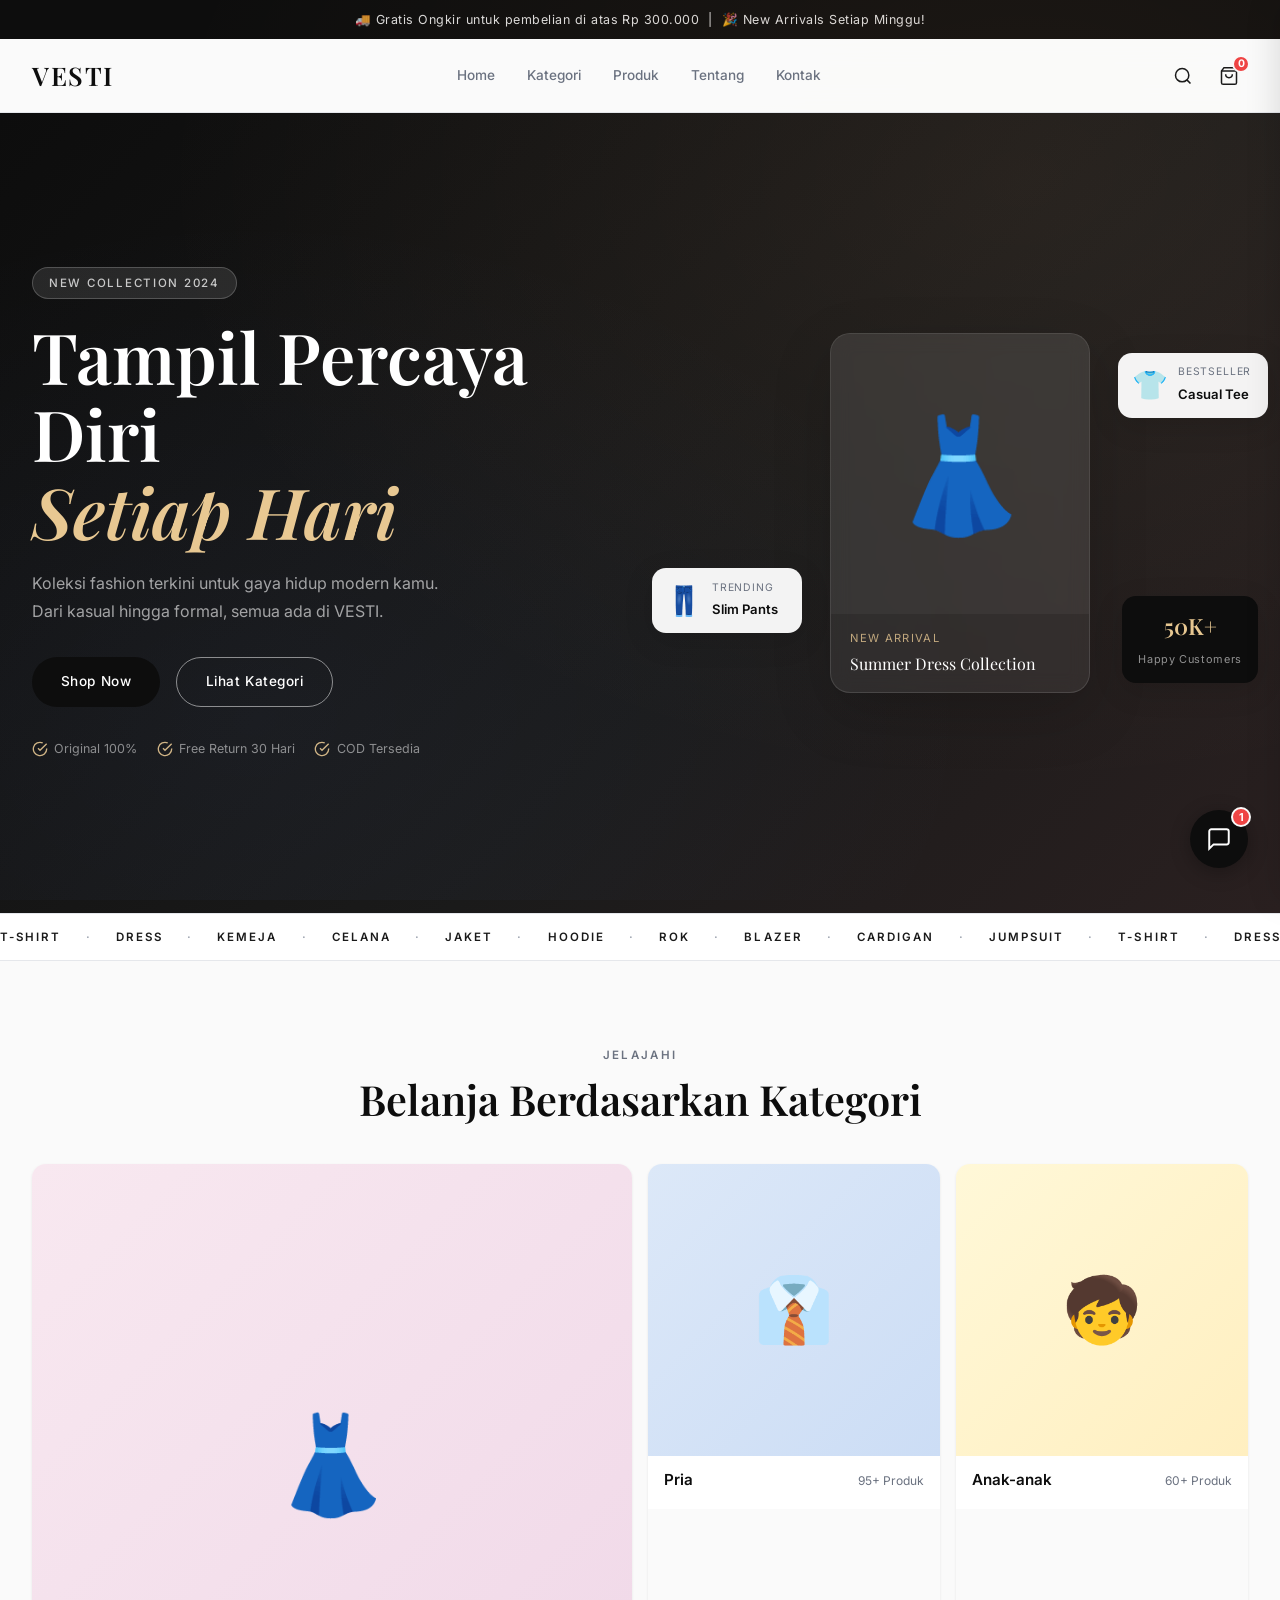
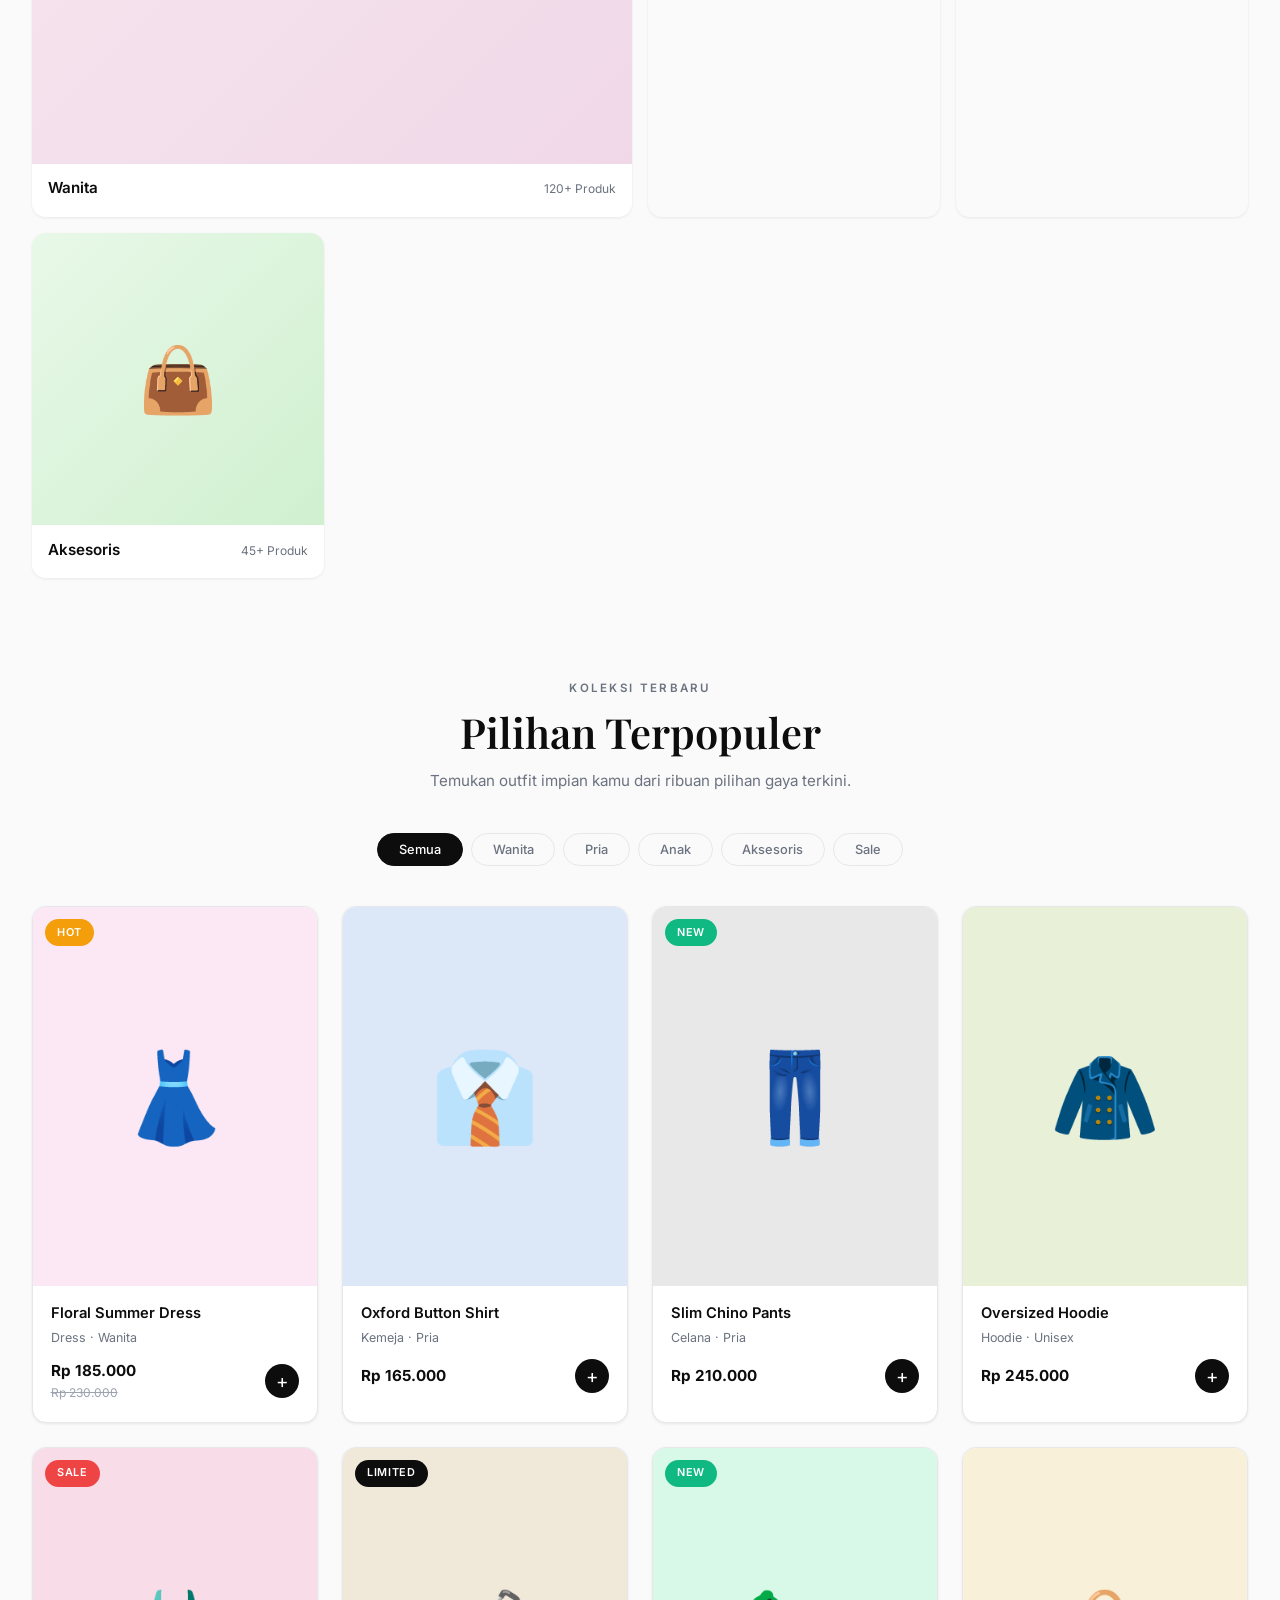
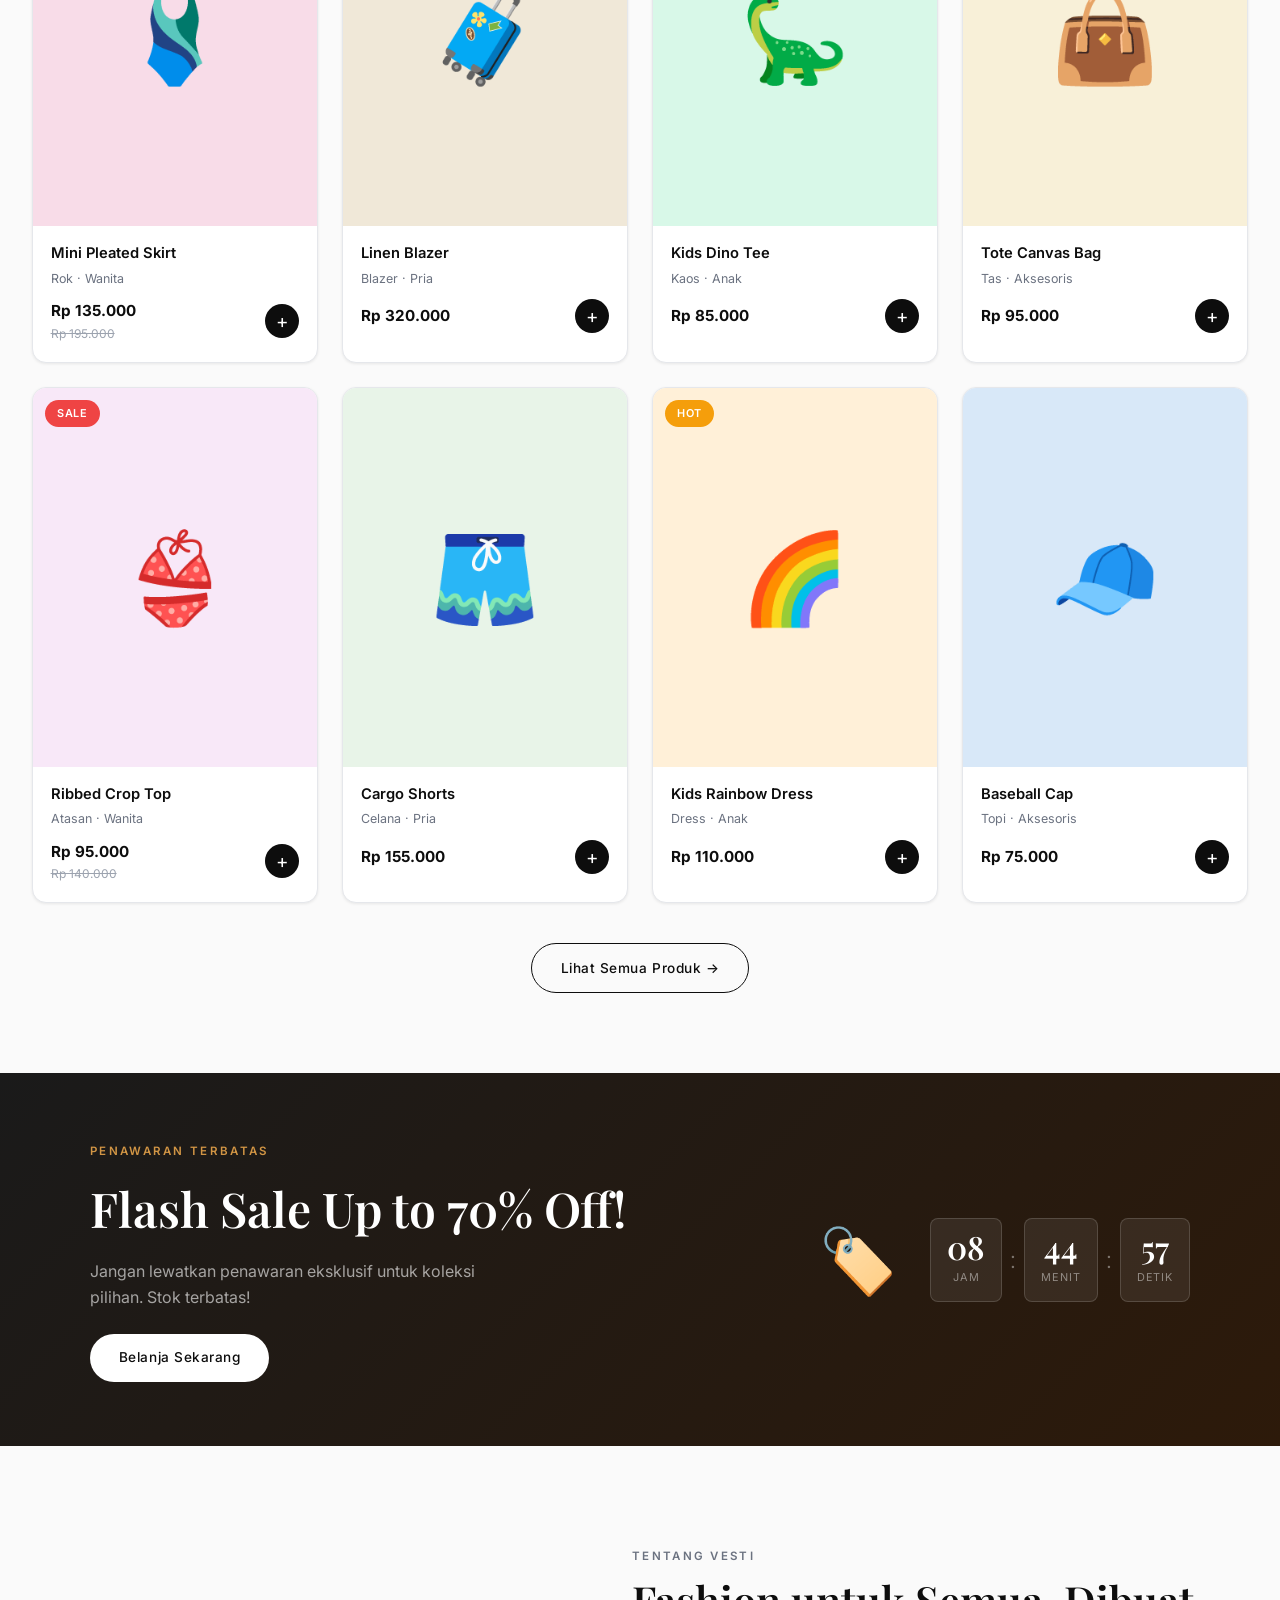
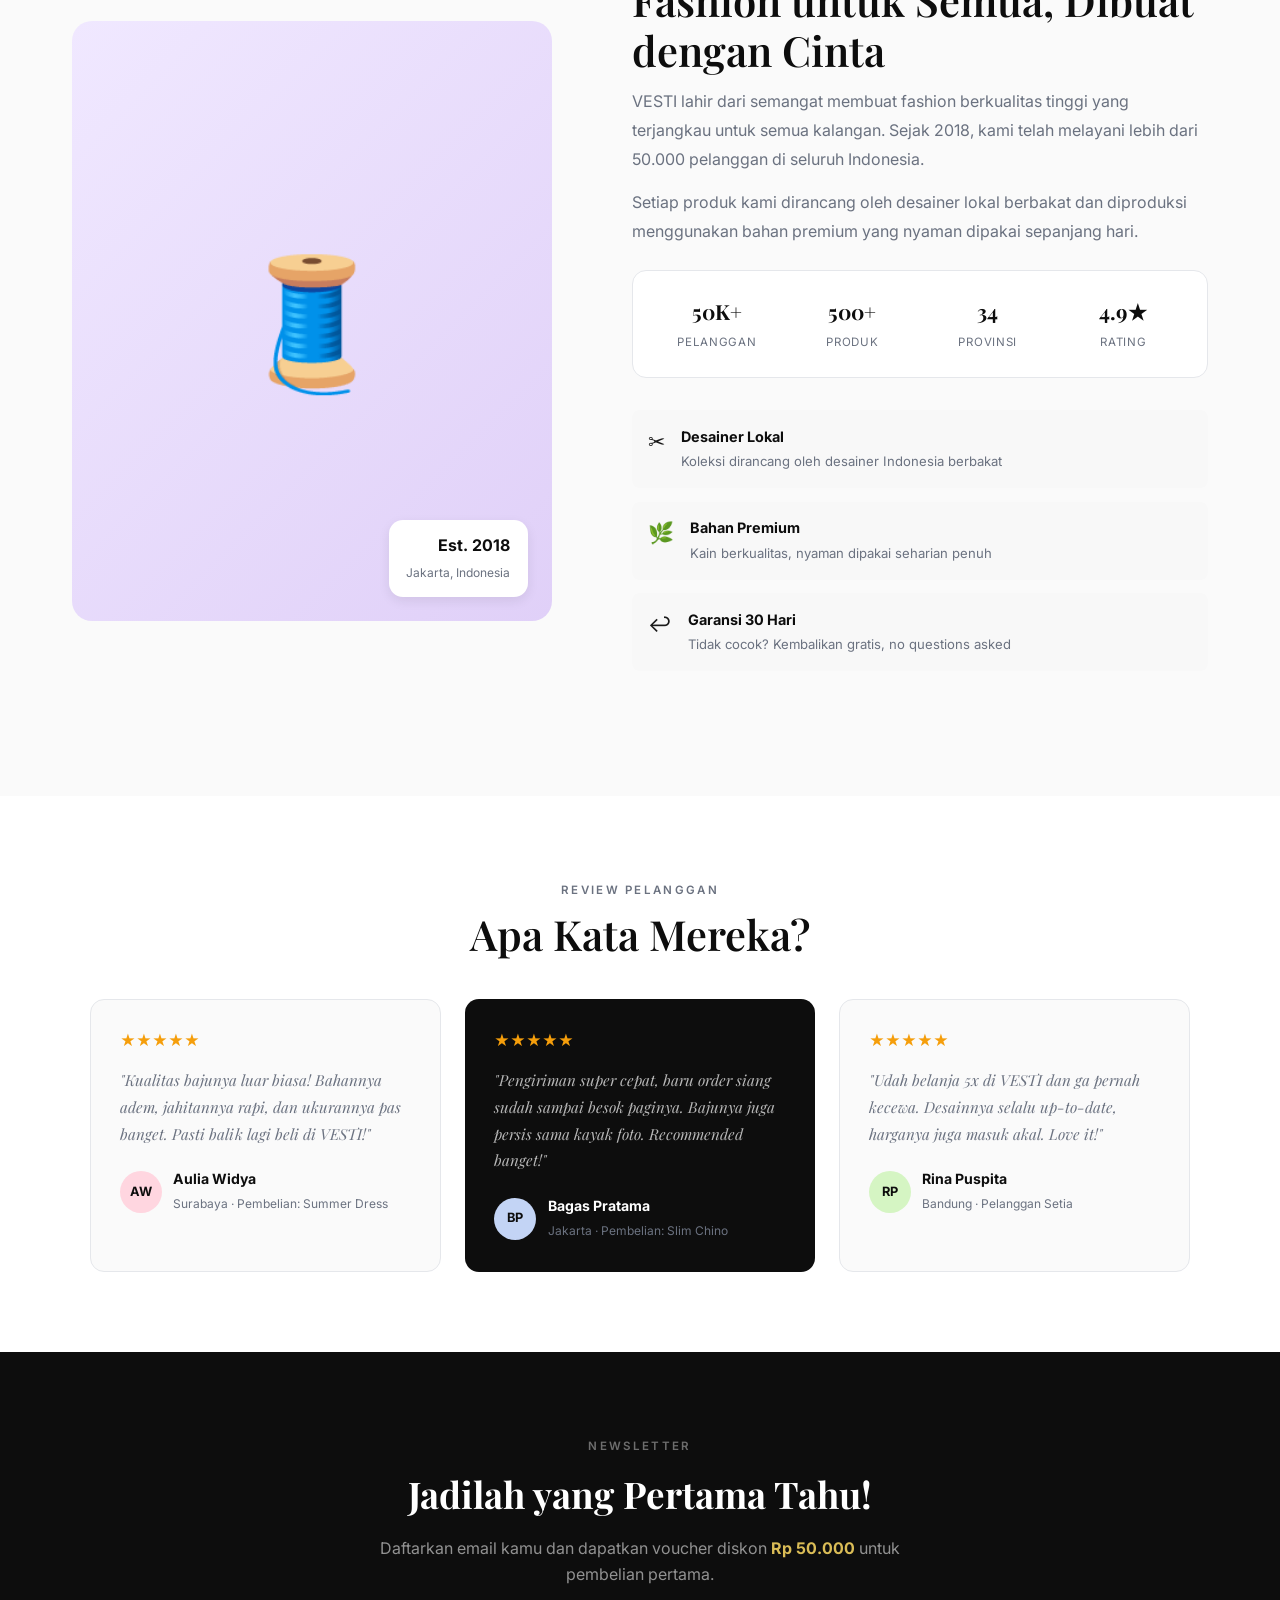
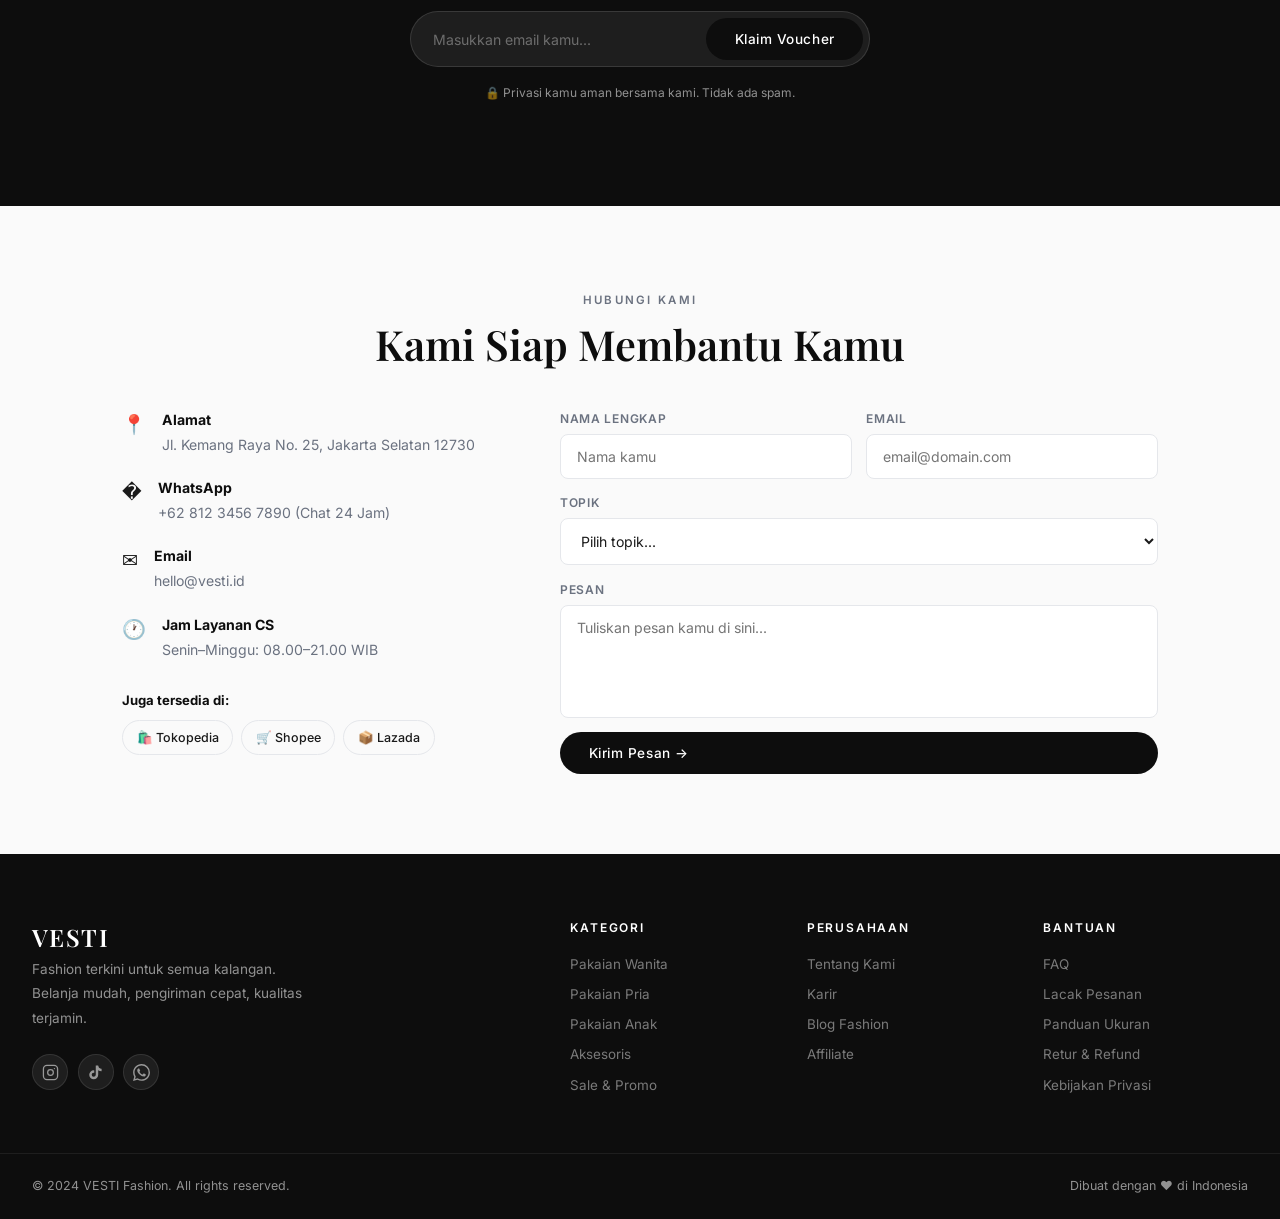
==== commit 8f239185: "Add files via upload" ====
--- a/Kiro/index.html
+++ b/Kiro/index.html
@@ -3,40 +3,48 @@
 <head>
   <meta charset="UTF-8" />
   <meta name="viewport" content="width=device-width, initial-scale=1.0" />
-  <title>Élume Parfum — Aroma untuk Setiap Momen</title>
+  <title>VESTI — Fashion Online Terkini</title>
   <link rel="preconnect" href="https://fonts.googleapis.com" />
   <link rel="preconnect" href="https://fonts.gstatic.com" crossorigin />
-  <link href="https://fonts.googleapis.com/css2?family=Cormorant+Garamond:ital,wght@0,300;0,400;0,600;1,300;1,400&family=Montserrat:wght@300;400;500;600&display=swap" rel="stylesheet" />
+  <link href="https://fonts.googleapis.com/css2?family=Playfair+Display:ital,wght@0,400;0,600;1,400&family=Inter:wght@300;400;500;600&display=swap" rel="stylesheet" />
   <link rel="stylesheet" href="style.css" />
 </head>
 <body>
 
+  <!-- ===== ANNOUNCEMENT BAR ===== -->
+  <div class="announcement-bar">
+    🚚 Gratis Ongkir untuk pembelian di atas Rp 300.000 &nbsp;|&nbsp; 🎉 New Arrivals Setiap Minggu!
+  </div>
+
   <!-- ===== NAVBAR ===== -->
   <header class="navbar" id="navbar">
     <div class="nav-container">
-      <a href="#" class="logo">Élume</a>
+      <a href="#" class="logo">VESTI</a>
       <nav class="nav-links">
-        <a href="#hero">Beranda</a>
-        <a href="#collections">Koleksi</a>
+        <a href="#hero">Home</a>
+        <a href="#categories">Kategori</a>
+        <a href="#products">Produk</a>
         <a href="#about">Tentang</a>
-        <a href="#testimonials">Ulasan</a>
         <a href="#contact">Kontak</a>
       </nav>
       <div class="nav-actions">
-        <button class="btn-cart" aria-label="Keranjang">
-          <svg width="22" height="22" viewBox="0 0 24 24" fill="none" stroke="currentColor" stroke-width="1.8"><path d="M6 2L3 6v14a2 2 0 002 2h14a2 2 0 002-2V6l-3-4z"/><line x1="3" y1="6" x2="21" y2="6"/><path d="M16 10a4 4 0 01-8 0"/></svg>
+        <button class="nav-icon-btn" aria-label="Cari">
+          <svg width="20" height="20" viewBox="0 0 24 24" fill="none" stroke="currentColor" stroke-width="1.8"><circle cx="11" cy="11" r="8"/><line x1="21" y1="21" x2="16.65" y2="16.65"/></svg>
+        </button>
+        <button class="nav-icon-btn cart-btn" id="cartBtn" aria-label="Keranjang">
+          <svg width="20" height="20" viewBox="0 0 24 24" fill="none" stroke="currentColor" stroke-width="1.8"><path d="M6 2L3 6v14a2 2 0 002 2h14a2 2 0 002-2V6l-3-4z"/><line x1="3" y1="6" x2="21" y2="6"/><path d="M16 10a4 4 0 01-8 0"/></svg>
+          <span class="cart-count" id="cartCount">0</span>
         </button>
         <button class="hamburger" id="hamburger" aria-label="Menu">
           <span></span><span></span><span></span>
         </button>
       </div>
     </div>
-    <!-- Mobile menu -->
     <nav class="mobile-menu" id="mobileMenu">
-      <a href="#hero">Beranda</a>
-      <a href="#collections">Koleksi</a>
+      <a href="#hero">Home</a>
+      <a href="#categories">Kategori</a>
+      <a href="#products">Produk</a>
       <a href="#about">Tentang</a>
-      <a href="#testimonials">Ulasan</a>
       <a href="#contact">Kontak</a>
     </nav>
   </header>
@@ -44,147 +52,212 @@
   <!-- ===== HERO ===== -->
   <section class="hero" id="hero">
     <div class="hero-bg"></div>
-    <div class="hero-overlay"></div>
     <div class="hero-content">
-      <span class="hero-badge">Koleksi Eksklusif 2024</span>
-      <h1 class="hero-title">Temukan Aroma<br /><em>yang Menceritakan Dirimu</em></h1>
-      <p class="hero-subtitle">Parfum premium dari bahan-bahan terpilih dunia, diracik untuk meninggalkan kesan yang tak terlupakan.</p>
-      <div class="hero-cta">
-        <a href="#collections" class="btn btn-primary">Jelajahi Koleksi</a>
-        <a href="#about" class="btn btn-ghost">Pelajari Lebih Lanjut</a>
-      </div>
-      <div class="hero-stats">
-        <div class="stat"><span class="stat-num">200+</span><span class="stat-label">Varian Aroma</span></div>
-        <div class="stat-divider"></div>
-        <div class="stat"><span class="stat-num">50K+</span><span class="stat-label">Pelanggan Puas</span></div>
-        <div class="stat-divider"></div>
-        <div class="stat"><span class="stat-num">12</span><span class="stat-label">Tahun Pengalaman</span></div>
-      </div>
-    </div>
-    <div class="hero-scroll-hint">
-      <span>Scroll</span>
-      <div class="scroll-line"></div>
+      <div class="hero-text">
+        <span class="hero-badge">New Collection 2024</span>
+        <h1 class="hero-title">Tampil Percaya Diri<br /><em>Setiap Hari</em></h1>
+        <p class="hero-subtitle">Koleksi fashion terkini untuk gaya hidup modern kamu. Dari kasual hingga formal, semua ada di VESTI.</p>
+        <div class="hero-cta">
+          <a href="#products" class="btn btn-dark">Shop Now</a>
+          <a href="#categories" class="btn btn-outline-dark">Lihat Kategori</a>
+        </div>
+        <div class="hero-trust">
+          <div class="trust-item">
+            <svg width="16" height="16" viewBox="0 0 24 24" fill="none" stroke="currentColor" stroke-width="2"><path d="M22 11.08V12a10 10 0 11-5.93-9.14"/><polyline points="22 4 12 14.01 9 11.01"/></svg>
+            Original 100%
+          </div>
+          <div class="trust-item">
+            <svg width="16" height="16" viewBox="0 0 24 24" fill="none" stroke="currentColor" stroke-width="2"><path d="M22 11.08V12a10 10 0 11-5.93-9.14"/><polyline points="22 4 12 14.01 9 11.01"/></svg>
+            Free Return 30 Hari
+          </div>
+          <div class="trust-item">
+            <svg width="16" height="16" viewBox="0 0 24 24" fill="none" stroke="currentColor" stroke-width="2"><path d="M22 11.08V12a10 10 0 11-5.93-9.14"/><polyline points="22 4 12 14.01 9 11.01"/></svg>
+            COD Tersedia
+          </div>
+        </div>
+      </div>
+      <div class="hero-visual">
+        <div class="hero-card-main">
+          <div class="hero-card-img">👗</div>
+          <div class="hero-card-label">
+            <span>New Arrival</span>
+            <strong>Summer Dress Collection</strong>
+          </div>
+        </div>
+        <div class="hero-card-mini top">
+          <div class="hero-card-mini-img">👕</div>
+          <div>
+            <small>Bestseller</small>
+            <span>Casual Tee</span>
+          </div>
+        </div>
+        <div class="hero-card-mini bottom">
+          <div class="hero-card-mini-img">👖</div>
+          <div>
+            <small>Trending</small>
+            <span>Slim Pants</span>
+          </div>
+        </div>
+        <div class="hero-badge-float">
+          <span class="badge-float-num">50K+</span>
+          <span>Happy Customers</span>
+        </div>
+      </div>
     </div>
   </section>
 
   <!-- ===== MARQUEE ===== -->
   <div class="marquee-wrap">
     <div class="marquee-track">
-      <span>Floral</span><span>·</span>
-      <span>Woody</span><span>·</span>
-      <span>Oriental</span><span>·</span>
-      <span>Citrus</span><span>·</span>
-      <span>Aquatic</span><span>·</span>
-      <span>Musk</span><span>·</span>
-      <span>Gourmand</span><span>·</span>
-      <span>Chypre</span><span>·</span>
-      <span>Fougère</span><span>·</span>
-      <span>Floral</span><span>·</span>
-      <span>Woody</span><span>·</span>
-      <span>Oriental</span><span>·</span>
-      <span>Citrus</span><span>·</span>
-      <span>Aquatic</span><span>·</span>
-      <span>Musk</span><span>·</span>
-      <span>Gourmand</span><span>·</span>
-      <span>Chypre</span><span>·</span>
-      <span>Fougère</span><span>·</span>
+      <span>T-Shirt</span><span>·</span>
+      <span>Dress</span><span>·</span>
+      <span>Kemeja</span><span>·</span>
+      <span>Celana</span><span>·</span>
+      <span>Jaket</span><span>·</span>
+      <span>Hoodie</span><span>·</span>
+      <span>Rok</span><span>·</span>
+      <span>Blazer</span><span>·</span>
+      <span>Cardigan</span><span>·</span>
+      <span>Jumpsuit</span><span>·</span>
+      <span>T-Shirt</span><span>·</span>
+      <span>Dress</span><span>·</span>
+      <span>Kemeja</span><span>·</span>
+      <span>Celana</span><span>·</span>
+      <span>Jaket</span><span>·</span>
+      <span>Hoodie</span><span>·</span>
+      <span>Rok</span><span>·</span>
+      <span>Blazer</span><span>·</span>
     </div>
   </div>
 
-  <!-- ===== COLLECTIONS ===== -->
-  <section class="collections" id="collections">
+  <!-- ===== CATEGORIES ===== -->
+  <section class="categories" id="categories">
     <div class="section-header">
-      <span class="section-eyebrow">Koleksi Kami</span>
-      <h2 class="section-title">Pilihan Terbaik untuk Setiap Kesempatan</h2>
-      <p class="section-desc">Setiap botol adalah sebuah cerita — diformulasikan dengan cinta dan keahlian parfumer kelas dunia.</p>
-    </div>
-
-    <!-- Filter tabs -->
+      <span class="section-eyebrow">Jelajahi</span>
+      <h2 class="section-title">Belanja Berdasarkan Kategori</h2>
+    </div>
+    <div class="categories-grid">
+      <div class="cat-card large" data-filter="wanita">
+        <div class="cat-bg" style="background:linear-gradient(135deg,#f8e8f0,#f0d8e8)">👗</div>
+        <div class="cat-info">
+          <strong>Wanita</strong>
+          <span>120+ Produk</span>
+        </div>
+      </div>
+      <div class="cat-card" data-filter="pria">
+        <div class="cat-bg" style="background:linear-gradient(135deg,#dce8f8,#ccddf5)">👔</div>
+        <div class="cat-info">
+          <strong>Pria</strong>
+          <span>95+ Produk</span>
+        </div>
+      </div>
+      <div class="cat-card" data-filter="anak">
+        <div class="cat-bg" style="background:linear-gradient(135deg,#fff8d8,#ffefc0)">🧒</div>
+        <div class="cat-info">
+          <strong>Anak-anak</strong>
+          <span>60+ Produk</span>
+        </div>
+      </div>
+      <div class="cat-card" data-filter="aksesoris">
+        <div class="cat-bg" style="background:linear-gradient(135deg,#e8f8e8,#d0f0d0)">👜</div>
+        <div class="cat-info">
+          <strong>Aksesoris</strong>
+          <span>45+ Produk</span>
+        </div>
+      </div>
+    </div>
+  </section>
+
+  <!-- ===== PRODUCTS ===== -->
+  <section class="products-section" id="products">
+    <div class="section-header">
+      <span class="section-eyebrow">Koleksi Terbaru</span>
+      <h2 class="section-title">Pilihan Terpopuler</h2>
+      <p class="section-desc">Temukan outfit impian kamu dari ribuan pilihan gaya terkini.</p>
+    </div>
+
     <div class="filter-tabs">
       <button class="filter-btn active" data-filter="all">Semua</button>
-      <button class="filter-btn" data-filter="women">Wanita</button>
-      <button class="filter-btn" data-filter="men">Pria</button>
-      <button class="filter-btn" data-filter="unisex">Unisex</button>
-      <button class="filter-btn" data-filter="limited">Limited</button>
-    </div>
-
-    <div class="products-grid" id="productsGrid">
-      <!-- Products injected by JS -->
-    </div>
-
-    <div class="collections-cta">
-      <a href="#" class="btn btn-outline">Lihat Semua Produk</a>
-    </div>
-  </section>
-
-  <!-- ===== BRAND STORY ===== -->
+      <button class="filter-btn" data-filter="wanita">Wanita</button>
+      <button class="filter-btn" data-filter="pria">Pria</button>
+      <button class="filter-btn" data-filter="anak">Anak</button>
+      <button class="filter-btn" data-filter="aksesoris">Aksesoris</button>
+      <button class="filter-btn" data-filter="sale">Sale</button>
+    </div>
+
+    <div class="products-grid" id="productsGrid"></div>
+
+    <div class="products-cta">
+      <a href="#" class="btn btn-outline">Lihat Semua Produk →</a>
+    </div>
+  </section>
+
+  <!-- ===== PROMO BANNER ===== -->
+  <section class="promo-banner">
+    <div class="promo-content">
+      <div class="promo-text">
+        <span class="section-eyebrow">Penawaran Terbatas</span>
+        <h2>Flash Sale Up to 70% Off!</h2>
+        <p>Jangan lewatkan penawaran eksklusif untuk koleksi pilihan. Stok terbatas!</p>
+        <a href="#products" class="btn btn-white">Belanja Sekarang</a>
+      </div>
+      <div class="promo-visual">
+        <div class="promo-emoji">🏷️</div>
+        <div class="countdown" id="countdown">
+          <div class="count-block"><span id="cdHour">08</span><small>Jam</small></div>
+          <div class="count-sep">:</div>
+          <div class="count-block"><span id="cdMin">45</span><small>Menit</small></div>
+          <div class="count-sep">:</div>
+          <div class="count-block"><span id="cdSec">00</span><small>Detik</small></div>
+        </div>
+      </div>
+    </div>
+  </section>
+
+  <!-- ===== ABOUT ===== -->
   <section class="about" id="about">
     <div class="about-image">
       <div class="about-img-block">
-        <div class="about-img-accent"></div>
+        <div class="about-img-emoji">🧵</div>
+        <div class="about-img-tag">
+          <strong>Est. 2018</strong>
+          <span>Jakarta, Indonesia</span>
+        </div>
       </div>
     </div>
     <div class="about-content">
-      <span class="section-eyebrow">Tentang Élume</span>
-      <h2 class="section-title">Seni Parfum yang Melampaui Waktu</h2>
-      <p>Élume lahir dari kecintaan mendalam terhadap seni pembuatan parfum. Sejak 2012, kami meracik setiap botol dengan bahan-bahan alami terbaik dari Grasse, Prancis hingga hutan tropis Nusantara.</p>
-      <p>Filosofi kami sederhana: aroma yang baik bukan hanya soal bau yang harum, tetapi soal emosi yang ia bangkitkan — nostalgia, kepercayaan diri, cinta, dan ketenangan.</p>
+      <span class="section-eyebrow">Tentang VESTI</span>
+      <h2 class="section-title">Fashion untuk Semua, Dibuat dengan Cinta</h2>
+      <p>VESTI lahir dari semangat membuat fashion berkualitas tinggi yang terjangkau untuk semua kalangan. Sejak 2018, kami telah melayani lebih dari 50.000 pelanggan di seluruh Indonesia.</p>
+      <p>Setiap produk kami dirancang oleh desainer lokal berbakat dan diproduksi menggunakan bahan premium yang nyaman dipakai sepanjang hari.</p>
+      <div class="about-stats">
+        <div class="about-stat"><strong>50K+</strong><span>Pelanggan</span></div>
+        <div class="about-stat"><strong>500+</strong><span>Produk</span></div>
+        <div class="about-stat"><strong>34</strong><span>Provinsi</span></div>
+        <div class="about-stat"><strong>4.9★</strong><span>Rating</span></div>
+      </div>
       <div class="about-features">
         <div class="feature">
+          <div class="feature-icon">✂️</div>
+          <div>
+            <strong>Desainer Lokal</strong>
+            <p>Koleksi dirancang oleh desainer Indonesia berbakat</p>
+          </div>
+        </div>
+        <div class="feature">
           <div class="feature-icon">🌿</div>
           <div>
-            <strong>Bahan Alami</strong>
-            <p>Dipilih langsung dari sumber terbaik di seluruh dunia</p>
+            <strong>Bahan Premium</strong>
+            <p>Kain berkualitas, nyaman dipakai seharian penuh</p>
           </div>
         </div>
         <div class="feature">
-          <div class="feature-icon">🧪</div>
-          <div>
-            <strong>Tanpa Bahan Berbahaya</strong>
-            <p>Formula aman, dermatologist tested & hypoallergenic</p>
-          </div>
-        </div>
-        <div class="feature">
-          <div class="feature-icon">♻️</div>
-          <div>
-            <strong>Ramah Lingkungan</strong>
-            <p>Kemasan daur ulang & proses produksi berkelanjutan</p>
-          </div>
-        </div>
-      </div>
-      <a href="#contact" class="btn btn-primary">Hubungi Kami</a>
-    </div>
-  </section>
-
-  <!-- ===== PROCESS ===== -->
-  <section class="process">
-    <div class="section-header">
-      <span class="section-eyebrow">Proses Kami</span>
-      <h2 class="section-title">Dari Bunga ke Botol</h2>
-    </div>
-    <div class="process-steps">
-      <div class="step">
-        <div class="step-number">01</div>
-        <h3>Seleksi Bahan</h3>
-        <p>Kami memilih bahan baku terbaik dari kebun dan hutan pilihan di seluruh dunia.</p>
-      </div>
-      <div class="step-arrow">→</div>
-      <div class="step">
-        <div class="step-number">02</div>
-        <h3>Ekstraksi</h3>
-        <p>Proses ekstraksi dingin menjaga kualitas dan kemurnian setiap molekul aroma.</p>
-      </div>
-      <div class="step-arrow">→</div>
-      <div class="step">
-        <div class="step-number">03</div>
-        <h3>Formulasi</h3>
-        <p>Parfumer berpengalaman meramu komposisi yang harmonis dan tahan lama.</p>
-      </div>
-      <div class="step-arrow">→</div>
-      <div class="step">
-        <div class="step-number">04</div>
-        <h3>Quality Control</h3>
-        <p>Setiap batch diuji ketat sebelum sampai ke tangan Anda.</p>
+          <div class="feature-icon">↩️</div>
+          <div>
+            <strong>Garansi 30 Hari</strong>
+            <p>Tidak cocok? Kembalikan gratis, no questions asked</p>
+          </div>
+        </div>
       </div>
     </div>
   </section>
@@ -192,40 +265,40 @@
   <!-- ===== TESTIMONIALS ===== -->
   <section class="testimonials" id="testimonials">
     <div class="section-header">
-      <span class="section-eyebrow">Kata Mereka</span>
-      <h2 class="section-title">Dicintai oleh Ribuan Pelanggan</h2>
+      <span class="section-eyebrow">Review Pelanggan</span>
+      <h2 class="section-title">Apa Kata Mereka?</h2>
     </div>
     <div class="testimonials-grid">
       <div class="testimonial-card">
         <div class="stars">★★★★★</div>
-        <p>"Élume Velvet Rose adalah parfum terbaik yang pernah saya coba. Aromanya tahan lebih dari 12 jam dan selalu mendapat pujian di kantor!"</p>
+        <p>"Kualitas bajunya luar biasa! Bahannya adem, jahitannya rapi, dan ukurannya pas banget. Pasti balik lagi beli di VESTI!"</p>
         <div class="testimonial-author">
-          <div class="author-avatar" style="background:#e8c4b8;">SA</div>
-          <div>
-            <strong>Sari Andini</strong>
-            <span>Jakarta</span>
+          <div class="author-avatar" style="background:#ffd6e0">AW</div>
+          <div>
+            <strong>Aulia Widya</strong>
+            <span>Surabaya · Pembelian: Summer Dress</span>
           </div>
         </div>
       </div>
       <div class="testimonial-card featured">
         <div class="stars">★★★★★</div>
-        <p>"Sudah 3 tahun jadi pelanggan setia. Koleksi Dark Oud mereka benar-benar berbeda — maskulin tapi tetap elegan. Highly recommended!"</p>
+        <p>"Pengiriman super cepat, baru order siang sudah sampai besok paginya. Bajunya juga persis sama kayak foto. Recommended banget!"</p>
         <div class="testimonial-author">
-          <div class="author-avatar" style="background:#b8c4e8;">RH</div>
-          <div>
-            <strong>Rizky Hidayat</strong>
-            <span>Surabaya</span>
+          <div class="author-avatar" style="background:#c3d4f5">BP</div>
+          <div>
+            <strong>Bagas Pratama</strong>
+            <span>Jakarta · Pembelian: Slim Chino</span>
           </div>
         </div>
       </div>
       <div class="testimonial-card">
         <div class="stars">★★★★★</div>
-        <p>"Packaging-nya cantik banget, cocok buat hadiah. Tapi yang bikin ketagihan tentu aromanya — fresh tapi sophisticated."</p>
+        <p>"Udah belanja 5x di VESTI dan ga pernah kecewa. Desainnya selalu up-to-date, harganya juga masuk akal. Love it!"</p>
         <div class="testimonial-author">
-          <div class="author-avatar" style="background:#c4e8c4;">NP</div>
-          <div>
-            <strong>Nina Pratiwi</strong>
-            <span>Bandung</span>
+          <div class="author-avatar" style="background:#d5f5c3">RP</div>
+          <div>
+            <strong>Rina Puspita</strong>
+            <span>Bandung · Pelanggan Setia</span>
           </div>
         </div>
       </div>
@@ -236,13 +309,13 @@
   <section class="newsletter">
     <div class="newsletter-content">
       <span class="section-eyebrow">Newsletter</span>
-      <h2>Dapatkan Penawaran Eksklusif</h2>
-      <p>Daftarkan email Anda dan dapatkan diskon 15% untuk pembelian pertama.</p>
+      <h2>Jadilah yang Pertama Tahu!</h2>
+      <p>Daftarkan email kamu dan dapatkan voucher diskon <strong>Rp 50.000</strong> untuk pembelian pertama.</p>
       <form class="newsletter-form" id="newsletterForm">
-        <input type="email" placeholder="Masukkan email Anda..." required />
-        <button type="submit" class="btn btn-primary">Daftar Sekarang</button>
+        <input type="email" placeholder="Masukkan email kamu..." required />
+        <button type="submit" class="btn btn-dark">Klaim Voucher</button>
       </form>
-      <p class="newsletter-note">Kami menghormati privasi Anda. Tidak ada spam.</p>
+      <p class="newsletter-note">🔒 Privasi kamu aman bersama kami. Tidak ada spam.</p>
     </div>
   </section>
 
@@ -250,7 +323,7 @@
   <section class="contact" id="contact">
     <div class="section-header">
       <span class="section-eyebrow">Hubungi Kami</span>
-      <h2 class="section-title">Ada Pertanyaan? Kami Siap Membantu</h2>
+      <h2 class="section-title">Kami Siap Membantu Kamu</h2>
     </div>
     <div class="contact-grid">
       <div class="contact-info">
@@ -258,28 +331,36 @@
           <div class="contact-icon">📍</div>
           <div>
             <strong>Alamat</strong>
-            <p>Jl. Sudirman No. 88, Jakarta Pusat 10220</p>
+            <p>Jl. Kemang Raya No. 25, Jakarta Selatan 12730</p>
           </div>
         </div>
         <div class="contact-item">
-          <div class="contact-icon">📞</div>
-          <div>
-            <strong>Telepon</strong>
-            <p>+62 21 1234 5678</p>
+          <div class="contact-icon">�</div>
+          <div>
+            <strong>WhatsApp</strong>
+            <p>+62 812 3456 7890 (Chat 24 Jam)</p>
           </div>
         </div>
         <div class="contact-item">
           <div class="contact-icon">✉️</div>
           <div>
             <strong>Email</strong>
-            <p>hello@elumeparfum.id</p>
+            <p>hello@vesti.id</p>
           </div>
         </div>
         <div class="contact-item">
           <div class="contact-icon">🕐</div>
           <div>
-            <strong>Jam Operasional</strong>
-            <p>Senin–Sabtu: 09.00–18.00 WIB</p>
+            <strong>Jam Layanan CS</strong>
+            <p>Senin–Minggu: 08.00–21.00 WIB</p>
+          </div>
+        </div>
+        <div class="contact-apps">
+          <p><strong>Juga tersedia di:</strong></p>
+          <div class="app-badges">
+            <span class="app-badge">🛍️ Tokopedia</span>
+            <span class="app-badge">🛒 Shopee</span>
+            <span class="app-badge">📦 Lazada</span>
           </div>
         </div>
       </div>
@@ -287,7 +368,7 @@
         <div class="form-row">
           <div class="form-group">
             <label for="name">Nama Lengkap</label>
-            <input type="text" id="name" placeholder="Nama Anda" required />
+            <input type="text" id="name" placeholder="Nama kamu" required />
           </div>
           <div class="form-group">
             <label for="email">Email</label>
@@ -295,14 +376,21 @@
           </div>
         </div>
         <div class="form-group">
-          <label for="subject">Subjek</label>
-          <input type="text" id="subject" placeholder="Topik pesan Anda" />
+          <label for="subject">Topik</label>
+          <select id="subject">
+            <option value="">Pilih topik...</option>
+            <option>Pertanyaan Produk</option>
+            <option>Status Pesanan</option>
+            <option>Retur & Refund</option>
+            <option>Kerja Sama</option>
+            <option>Lainnya</option>
+          </select>
         </div>
         <div class="form-group">
           <label for="message">Pesan</label>
-          <textarea id="message" rows="5" placeholder="Tuliskan pesan Anda di sini..." required></textarea>
-        </div>
-        <button type="submit" class="btn btn-primary">Kirim Pesan</button>
+          <textarea id="message" rows="5" placeholder="Tuliskan pesan kamu di sini..." required></textarea>
+        </div>
+        <button type="submit" class="btn btn-dark">Kirim Pesan →</button>
       </form>
     </div>
   </section>
@@ -311,68 +399,66 @@
   <footer class="footer">
     <div class="footer-top">
       <div class="footer-brand">
-        <a href="#" class="logo">Élume</a>
-        <p>Aroma premium untuk setiap momen kehidupan Anda. Dibuat dengan cinta, dihadirkan dengan keanggunan.</p>
+        <a href="#" class="logo">VESTI</a>
+        <p>Fashion terkini untuk semua kalangan. Belanja mudah, pengiriman cepat, kualitas terjamin.</p>
         <div class="social-links">
           <a href="#" aria-label="Instagram" class="social-link">
-            <svg width="18" height="18" viewBox="0 0 24 24" fill="none" stroke="currentColor" stroke-width="1.8"><rect x="2" y="2" width="20" height="20" rx="5"/><circle cx="12" cy="12" r="4"/><circle cx="17.5" cy="6.5" r="1" fill="currentColor" stroke="none"/></svg>
+            <svg width="17" height="17" viewBox="0 0 24 24" fill="none" stroke="currentColor" stroke-width="1.8"><rect x="2" y="2" width="20" height="20" rx="5"/><circle cx="12" cy="12" r="4"/><circle cx="17.5" cy="6.5" r="1" fill="currentColor" stroke="none"/></svg>
           </a>
           <a href="#" aria-label="TikTok" class="social-link">
-            <svg width="18" height="18" viewBox="0 0 24 24" fill="currentColor"><path d="M19.59 6.69a4.83 4.83 0 01-3.77-4.25V2h-3.45v13.67a2.89 2.89 0 01-2.88 2.5 2.89 2.89 0 01-2.89-2.89 2.89 2.89 0 012.89-2.89c.28 0 .54.04.79.1V9.01a6.33 6.33 0 00-.79-.05 6.34 6.34 0 00-6.34 6.34 6.34 6.34 0 006.34 6.34 6.34 6.34 0 006.33-6.34V8.75a8.19 8.19 0 004.79 1.52V6.83a4.85 4.85 0 01-1.02-.14z"/></svg>
+            <svg width="17" height="17" viewBox="0 0 24 24" fill="currentColor"><path d="M19.59 6.69a4.83 4.83 0 01-3.77-4.25V2h-3.45v13.67a2.89 2.89 0 01-2.88 2.5 2.89 2.89 0 01-2.89-2.89 2.89 2.89 0 012.89-2.89c.28 0 .54.04.79.1V9.01a6.33 6.33 0 00-.79-.05 6.34 6.34 0 00-6.34 6.34 6.34 6.34 0 006.34 6.34 6.34 6.34 0 006.33-6.34V8.75a8.19 8.19 0 004.79 1.52V6.83a4.85 4.85 0 01-1.02-.14z"/></svg>
           </a>
           <a href="#" aria-label="WhatsApp" class="social-link">
-            <svg width="18" height="18" viewBox="0 0 24 24" fill="currentColor"><path d="M17.472 14.382c-.297-.149-1.758-.867-2.03-.967-.273-.099-.471-.148-.67.15-.197.297-.767.966-.94 1.164-.173.199-.347.223-.644.075-.297-.15-1.255-.463-2.39-1.475-.883-.788-1.48-1.761-1.653-2.059-.173-.297-.018-.458.13-.606.134-.133.298-.347.446-.52.149-.174.198-.298.298-.497.099-.198.05-.371-.025-.52-.075-.149-.669-1.612-.916-2.207-.242-.579-.487-.5-.669-.51-.173-.008-.371-.01-.57-.01-.198 0-.52.074-.792.372-.272.297-1.04 1.016-1.04 2.479 0 1.462 1.065 2.875 1.213 3.074.149.198 2.096 3.2 5.077 4.487.709.306 1.262.489 1.694.625.712.227 1.36.195 1.871.118.571-.085 1.758-.719 2.006-1.413.248-.694.248-1.289.173-1.413-.074-.124-.272-.198-.57-.347m-5.421 7.403h-.004a9.87 9.87 0 01-5.031-1.378l-.361-.214-3.741.982.998-3.648-.235-.374a9.86 9.86 0 01-1.51-5.26c.001-5.45 4.436-9.884 9.888-9.884 2.64 0 5.122 1.03 6.988 2.898a9.825 9.825 0 012.893 6.994c-.003 5.45-4.437 9.884-9.885 9.884m8.413-18.297A11.815 11.815 0 0012.05 0C5.495 0 .16 5.335.157 11.892c0 2.096.547 4.142 1.588 5.945L.057 24l6.305-1.654a11.882 11.882 0 005.683 1.448h.005c6.554 0 11.89-5.335 11.893-11.893a11.821 11.821 0 00-3.48-8.413Z"/></svg>
+            <svg width="17" height="17" viewBox="0 0 24 24" fill="currentColor"><path d="M17.472 14.382c-.297-.149-1.758-.867-2.03-.967-.273-.099-.471-.148-.67.15-.197.297-.767.966-.94 1.164-.173.199-.347.223-.644.075-.297-.15-1.255-.463-2.39-1.475-.883-.788-1.48-1.761-1.653-2.059-.173-.297-.018-.458.13-.606.134-.133.298-.347.446-.52.149-.174.198-.298.298-.497.099-.198.05-.371-.025-.52-.075-.149-.669-1.612-.916-2.207-.242-.579-.487-.5-.669-.51-.173-.008-.371-.01-.57-.01-.198 0-.52.074-.792.372-.272.297-1.04 1.016-1.04 2.479 0 1.462 1.065 2.875 1.213 3.074.149.198 2.096 3.2 5.077 4.487.709.306 1.262.489 1.694.625.712.227 1.36.195 1.871.118.571-.085 1.758-.719 2.006-1.413.248-.694.248-1.289.173-1.413-.074-.124-.272-.198-.57-.347m-5.421 7.403h-.004a9.87 9.87 0 01-5.031-1.378l-.361-.214-3.741.982.998-3.648-.235-.374a9.86 9.86 0 01-1.51-5.26c.001-5.45 4.436-9.884 9.888-9.884 2.64 0 5.122 1.03 6.988 2.898a9.825 9.825 0 012.893 6.994c-.003 5.45-4.437 9.884-9.885 9.884m8.413-18.297A11.815 11.815 0 0012.05 0C5.495 0 .16 5.335.157 11.892c0 2.096.547 4.142 1.588 5.945L.057 24l6.305-1.654a11.882 11.882 0 005.683 1.448h.005c6.554 0 11.89-5.335 11.893-11.893a11.821 11.821 0 00-3.48-8.413Z"/></svg>
           </a>
         </div>
       </div>
       <div class="footer-links">
         <div class="footer-col">
-          <h4>Produk</h4>
-          <a href="#">Koleksi Wanita</a>
-          <a href="#">Koleksi Pria</a>
-          <a href="#">Unisex</a>
-          <a href="#">Limited Edition</a>
-          <a href="#">Gift Set</a>
+          <h4>Kategori</h4>
+          <a href="#">Pakaian Wanita</a>
+          <a href="#">Pakaian Pria</a>
+          <a href="#">Pakaian Anak</a>
+          <a href="#">Aksesoris</a>
+          <a href="#">Sale & Promo</a>
         </div>
         <div class="footer-col">
           <h4>Perusahaan</h4>
           <a href="#">Tentang Kami</a>
           <a href="#">Karir</a>
-          <a href="#">Blog</a>
-          <a href="#">Press</a>
+          <a href="#">Blog Fashion</a>
+          <a href="#">Affiliate</a>
         </div>
         <div class="footer-col">
           <h4>Bantuan</h4>
           <a href="#">FAQ</a>
+          <a href="#">Lacak Pesanan</a>
+          <a href="#">Panduan Ukuran</a>
+          <a href="#">Retur & Refund</a>
           <a href="#">Kebijakan Privasi</a>
-          <a href="#">Syarat & Ketentuan</a>
-          <a href="#">Kebijakan Pengembalian</a>
-          <a href="#">Lacak Pesanan</a>
         </div>
       </div>
     </div>
     <div class="footer-bottom">
-      <p>© 2024 Élume Parfum. Hak cipta dilindungi undang-undang.</p>
-      <p>Dibuat dengan ♥ di Indonesia</p>
+      <p>© 2024 VESTI Fashion. All rights reserved.</p>
+      <p>Dibuat dengan ❤️ di Indonesia</p>
     </div>
   </footer>
 
   <!-- ===== CHATBOT WIDGET ===== -->
   <div class="chat-widget" id="chatWidget">
-    <!-- Toggle Button -->
     <button class="chat-toggle" id="chatToggle" aria-label="Buka chat">
       <svg class="chat-icon-open" width="26" height="26" viewBox="0 0 24 24" fill="none" stroke="currentColor" stroke-width="1.8"><path d="M21 15a2 2 0 01-2 2H7l-4 4V5a2 2 0 012-2h14a2 2 0 012 2z"/></svg>
       <svg class="chat-icon-close" width="26" height="26" viewBox="0 0 24 24" fill="none" stroke="currentColor" stroke-width="2"><line x1="18" y1="6" x2="6" y2="18"/><line x1="6" y1="6" x2="18" y2="18"/></svg>
       <span class="chat-badge" id="chatBadge">1</span>
     </button>
 
-    <!-- Chat Window -->
     <div class="chat-window" id="chatWindow">
       <div class="chat-header">
         <div class="chat-header-info">
-          <div class="chat-avatar">É</div>
-          <div>
-            <strong>Élume Assistant</strong>
+          <div class="chat-avatar">V</div>
+          <div>
+            <strong>VESTI Assistant</strong>
             <span class="chat-status"><span class="status-dot"></span>Online</span>
           </div>
         </div>
@@ -382,37 +468,50 @@
       </div>
 
       <div class="chat-messages" id="chatMessages">
-        <!-- Welcome message -->
         <div class="chat-message bot">
-          <div class="msg-avatar">É</div>
+          <div class="msg-avatar">V</div>
           <div class="msg-bubble">
-            Halo! 👋 Selamat datang di <strong>Élume Parfum</strong>. Saya asisten virtual Anda. Ada yang bisa saya bantu hari ini? <br/><br/>
-            Tanyakan tentang rekomendasi parfum, harga, stok, atau informasi lainnya!
-          </div>
-        </div>
-        <!-- Quick replies -->
+            Halo! 👋 Selamat datang di <strong>VESTI Fashion</strong>! Saya siap membantu kamu menemukan outfit yang pas. 👗<br/><br/>
+            Mau cari apa hari ini?
+          </div>
+        </div>
         <div class="quick-replies" id="quickReplies">
-          <button class="quick-btn" data-msg="Rekomendasikan parfum untuk wanita">🌸 Parfum Wanita</button>
-          <button class="quick-btn" data-msg="Rekomendasikan parfum untuk pria">🌊 Parfum Pria</button>
-          <button class="quick-btn" data-msg="Berapa harga parfum Élume?">💰 Info Harga</button>
-          <button class="quick-btn" data-msg="Bagaimana cara memesan?">📦 Cara Pesan</button>
+          <button class="quick-btn" data-msg="Rekomendasikan baju wanita yang lagi trend">👗 Trend Wanita</button>
+          <button class="quick-btn" data-msg="Rekomendasikan baju pria kekinian">👔 Trend Pria</button>
+          <button class="quick-btn" data-msg="Ada promo atau diskon apa sekarang?">🏷️ Promo</button>
+          <button class="quick-btn" data-msg="Bagaimana panduan ukuran baju di VESTI?">� Panduan Ukuran</button>
         </div>
       </div>
 
       <div class="chat-input-area">
         <div class="chat-input-wrap">
-          <input
-            type="text"
-            id="chatInput"
-            placeholder="Ketik pesan Anda..."
-            autocomplete="off"
-          />
+          <input type="text" id="chatInput" placeholder="Tanya soal produk, ukuran, promo..." autocomplete="off" />
           <button class="chat-send-btn" id="chatSendBtn" aria-label="Kirim pesan">
-            <svg width="20" height="20" viewBox="0 0 24 24" fill="none" stroke="currentColor" stroke-width="2"><line x1="22" y1="2" x2="11" y2="13"/><polygon points="22 2 15 22 11 13 2 9 22 2"/></svg>
+            <svg width="18" height="18" viewBox="0 0 24 24" fill="none" stroke="currentColor" stroke-width="2"><line x1="22" y1="2" x2="11" y2="13"/><polygon points="22 2 15 22 11 13 2 9 22 2"/></svg>
           </button>
         </div>
-        <p class="chat-powered">Powered by Élume AI</p>
-      </div>
+        <p class="chat-powered">Powered by VESTI AI</p>
+      </div>
+    </div>
+  </div>
+
+  <!-- Cart Drawer (simple) -->
+  <div class="cart-overlay" id="cartOverlay"></div>
+  <div class="cart-drawer" id="cartDrawer">
+    <div class="cart-drawer-header">
+      <strong>Keranjang Belanja</strong>
+      <button id="cartDrawerClose">✕</button>
+    </div>
+    <div class="cart-drawer-body" id="cartDrawerBody">
+      <div class="cart-empty">
+        <div style="font-size:3rem">🛒</div>
+        <p>Keranjang kamu masih kosong</p>
+        <a href="#products" class="btn btn-dark" id="startShoppingBtn">Mulai Belanja</a>
+      </div>
+    </div>
+    <div class="cart-drawer-footer" id="cartDrawerFooter" style="display:none">
+      <div class="cart-total" id="cartTotal">Total: Rp 0</div>
+      <button class="btn btn-dark w-full" id="checkoutBtn">Checkout →</button>
     </div>
   </div>
 
--- a/Kiro/style.css
+++ b/Kiro/style.css
@@ -1,395 +1,485 @@
 /* =============================================
-   ÉLUME PARFUM — STYLESHEET
+   VESTI FASHION — STYLESHEET
    ============================================= */
 
 /* ---- Reset & Base ---- */
 *, *::before, *::after { box-sizing: border-box; margin: 0; padding: 0; }
 
 :root {
-  --gold:       #c9a86c;
-  --gold-light: #e8d5b0;
-  --dark:       #1a1410;
-  --dark-2:     #2d2520;
-  --dark-3:     #3d3530;
-  --cream:      #f8f4ee;
-  --cream-2:    #f2ece2;
-  --text:       #4a3f35;
-  --text-light: #7a6e65;
+  --black:      #0d0d0d;
+  --dark:       #1a1a1a;
+  --dark-2:     #2a2a2a;
+  --gray:       #6b7280;
+  --gray-light: #9ca3af;
+  --border:     #e5e7eb;
+  --bg:         #fafafa;
   --white:      #ffffff;
-  --font-serif: 'Cormorant Garamond', Georgia, serif;
-  --font-sans:  'Montserrat', system-ui, sans-serif;
-  --shadow-sm:  0 2px 8px rgba(0,0,0,.08);
-  --shadow-md:  0 8px 32px rgba(0,0,0,.12);
-  --shadow-lg:  0 20px 60px rgba(0,0,0,.18);
-  --radius:     12px;
-  --transition: .3s cubic-bezier(.4,0,.2,1);
+  --accent:     #111111;
+  --accent-2:   #333333;
+  --red:        #ef4444;
+  --green:      #10b981;
+
+  --font-serif: 'Playfair Display', Georgia, serif;
+  --font-sans:  'Inter', system-ui, sans-serif;
+
+  --shadow-xs:  0 1px 3px rgba(0,0,0,.08);
+  --shadow-sm:  0 4px 12px rgba(0,0,0,.08);
+  --shadow-md:  0 8px 30px rgba(0,0,0,.12);
+  --shadow-lg:  0 20px 60px rgba(0,0,0,.16);
+
+  --radius-sm:  8px;
+  --radius:     14px;
+  --radius-lg:  20px;
+  --transition: .25s cubic-bezier(.4,0,.2,1);
 }
 
 html { scroll-behavior: smooth; font-size: 16px; }
 
 body {
   font-family: var(--font-sans);
-  color: var(--text);
-  background: var(--cream);
-  line-height: 1.65;
+  color: var(--dark);
+  background: var(--bg);
+  line-height: 1.6;
   overflow-x: hidden;
 }
 
+a  { text-decoration: none; color: inherit; }
 img { max-width: 100%; display: block; }
-a { text-decoration: none; color: inherit; }
 button { cursor: pointer; border: none; background: none; font-family: inherit; }
+select { font-family: inherit; }
 
 /* ---- Typography ---- */
 .section-eyebrow {
   display: inline-block;
-  font-family: var(--font-sans);
-  font-size: .75rem;
-  font-weight: 600;
-  letter-spacing: .18em;
+  font-size: .72rem;
+  font-weight: 600;
+  letter-spacing: .2em;
   text-transform: uppercase;
-  color: var(--gold);
-  margin-bottom: .75rem;
-}
-
+  color: var(--gray);
+  margin-bottom: .6rem;
+}
 .section-title {
   font-family: var(--font-serif);
-  font-size: clamp(1.8rem, 4vw, 3rem);
-  font-weight: 400;
-  color: var(--dark);
+  font-size: clamp(1.6rem, 3.5vw, 2.6rem);
+  font-weight: 600;
+  color: var(--black);
   line-height: 1.2;
-  margin-bottom: 1rem;
-}
-
+  margin-bottom: .75rem;
+}
 .section-desc {
   font-size: .95rem;
-  color: var(--text-light);
-  max-width: 540px;
+  color: var(--gray);
+  max-width: 520px;
   margin: 0 auto;
 }
-
-.section-header {
-  text-align: center;
-  margin-bottom: 3rem;
-}
+.section-header { text-align: center; margin-bottom: 2.5rem; }
 
 /* ---- Buttons ---- */
 .btn {
   display: inline-flex;
   align-items: center;
-  gap: .5rem;
-  padding: .85rem 2rem;
-  font-family: var(--font-sans);
+  gap: .45rem;
+  padding: .82rem 1.8rem;
   font-size: .85rem;
   font-weight: 500;
-  letter-spacing: .08em;
-  text-transform: uppercase;
+  letter-spacing: .04em;
   border-radius: 50px;
   transition: var(--transition);
   white-space: nowrap;
 }
-
-.btn-primary {
-  background: var(--gold);
-  color: var(--white);
-}
-.btn-primary:hover { background: #b8964f; transform: translateY(-2px); box-shadow: 0 8px 20px rgba(201,168,108,.35); }
-
-.btn-ghost {
-  background: transparent;
-  color: var(--white);
-  border: 1.5px solid rgba(255,255,255,.5);
-}
-.btn-ghost:hover { background: rgba(255,255,255,.1); border-color: var(--white); }
+.btn-dark {
+  background: var(--black);
+  color: var(--white);
+}
+.btn-dark:hover { background: var(--dark-2); transform: translateY(-2px); box-shadow: 0 6px 20px rgba(0,0,0,.2); }
 
 .btn-outline {
   background: transparent;
-  color: var(--gold);
-  border: 1.5px solid var(--gold);
-}
-.btn-outline:hover { background: var(--gold); color: var(--white); }
+  color: var(--black);
+  border: 1.5px solid var(--black);
+}
+.btn-outline:hover { background: var(--black); color: var(--white); }
+
+.btn-outline-dark {
+  background: transparent;
+  color: var(--white);
+  border: 1.5px solid rgba(255,255,255,.5);
+}
+.btn-outline-dark:hover { background: rgba(255,255,255,.12); border-color: var(--white); }
+
+.btn-white {
+  background: var(--white);
+  color: var(--black);
+}
+.btn-white:hover { background: #f0f0f0; transform: translateY(-2px); }
+
+.w-full { width: 100%; justify-content: center; border-radius: var(--radius-sm); }
+
+/* =============================================
+   ANNOUNCEMENT BAR
+   ============================================= */
+.announcement-bar {
+  background: var(--black);
+  color: rgba(255,255,255,.85);
+  text-align: center;
+  padding: .6rem 1rem;
+  font-size: .78rem;
+  font-weight: 400;
+  letter-spacing: .04em;
+}
 
 /* =============================================
    NAVBAR
    ============================================= */
 .navbar {
-  position: fixed;
-  top: 0; left: 0; right: 0;
+  position: sticky;
+  top: 0;
   z-index: 1000;
-  transition: background var(--transition), box-shadow var(--transition);
-  padding: 0;
-}
-
-.navbar.scrolled {
-  background: rgba(26,20,16,.95);
-  backdrop-filter: blur(12px);
-  box-shadow: 0 2px 20px rgba(0,0,0,.2);
-}
+  background: rgba(250,250,250,.92);
+  backdrop-filter: blur(16px);
+  border-bottom: 1px solid var(--border);
+  transition: box-shadow var(--transition);
+}
+.navbar.scrolled { box-shadow: 0 2px 20px rgba(0,0,0,.08); }
 
 .nav-container {
   display: flex;
   align-items: center;
   justify-content: space-between;
-  max-width: 1280px;
+  max-width: 1300px;
   margin: 0 auto;
-  padding: 1.2rem 2rem;
+  padding: 1rem 2rem;
 }
 
 .logo {
   font-family: var(--font-serif);
-  font-size: 1.8rem;
-  font-weight: 300;
-  letter-spacing: .12em;
-  color: var(--white);
+  font-size: 1.6rem;
+  font-weight: 600;
+  letter-spacing: .06em;
+  color: var(--black);
+}
+.logo:hover { opacity: .75; }
+
+.nav-links {
+  display: flex;
+  gap: 2rem;
+}
+.nav-links a {
+  font-size: .85rem;
+  font-weight: 500;
+  color: var(--gray);
+  position: relative;
   transition: color var(--transition);
-}
-.logo:hover { color: var(--gold-light); }
-
-.nav-links {
-  display: flex;
-  gap: 2rem;
-  list-style: none;
-}
-.nav-links a {
-  font-size: .8rem;
-  font-weight: 500;
-  letter-spacing: .1em;
-  text-transform: uppercase;
-  color: rgba(255,255,255,.8);
-  transition: color var(--transition);
-  position: relative;
 }
 .nav-links a::after {
   content: '';
   position: absolute;
   bottom: -4px; left: 0;
-  width: 0; height: 1px;
-  background: var(--gold);
+  width: 0; height: 2px;
+  background: var(--black);
   transition: width var(--transition);
-}
-.nav-links a:hover { color: var(--white); }
+  border-radius: 2px;
+}
+.nav-links a:hover { color: var(--black); }
 .nav-links a:hover::after { width: 100%; }
 
-.nav-actions { display: flex; align-items: center; gap: 1rem; }
-
-.btn-cart {
-  color: rgba(255,255,255,.8);
-  transition: color var(--transition);
-  padding: .3rem;
-}
-.btn-cart:hover { color: var(--gold-light); }
+.nav-actions { display: flex; align-items: center; gap: .5rem; }
+
+.nav-icon-btn {
+  width: 38px; height: 38px;
+  border-radius: 50%;
+  display: flex; align-items: center; justify-content: center;
+  color: var(--dark);
+  transition: background var(--transition);
+  position: relative;
+}
+.nav-icon-btn:hover { background: var(--border); }
+
+.cart-count {
+  position: absolute;
+  top: -2px; right: -2px;
+  width: 18px; height: 18px;
+  border-radius: 50%;
+  background: var(--red);
+  color: white;
+  font-size: .65rem;
+  font-weight: 700;
+  display: flex; align-items: center; justify-content: center;
+  border: 2px solid var(--bg);
+}
+.cart-count.zero { display: none; }
 
 .hamburger {
   display: none;
   flex-direction: column;
   gap: 5px;
-  padding: .3rem;
+  padding: .4rem;
 }
 .hamburger span {
   display: block;
-  width: 22px; height: 2px;
-  background: rgba(255,255,255,.8);
+  width: 20px; height: 1.5px;
+  background: var(--dark);
+  border-radius: 2px;
   transition: var(--transition);
-  border-radius: 2px;
 }
 
 .mobile-menu {
   display: none;
   flex-direction: column;
   padding: 1rem 2rem 1.5rem;
-  gap: .75rem;
-  background: rgba(26,20,16,.98);
+  gap: .5rem;
+  border-top: 1px solid var(--border);
+  background: var(--white);
 }
 .mobile-menu a {
-  font-size: .85rem;
+  font-size: .9rem;
   font-weight: 500;
-  letter-spacing: .1em;
-  text-transform: uppercase;
-  color: rgba(255,255,255,.8);
-  padding: .5rem 0;
-  border-bottom: 1px solid rgba(255,255,255,.08);
-  transition: color var(--transition);
-}
-.mobile-menu a:hover { color: var(--gold-light); }
+  color: var(--dark);
+  padding: .6rem 0;
+  border-bottom: 1px solid var(--border);
+}
+.mobile-menu a:hover { color: var(--black); }
 .mobile-menu.open { display: flex; }
 
 /* =============================================
    HERO
    ============================================= */
 .hero {
-  position: relative;
-  min-height: 100vh;
-  display: flex;
-  align-items: center;
-  justify-content: center;
+  min-height: calc(100vh - 100px);
+  background: linear-gradient(135deg, #0d0d0d 0%, #1a1a1a 60%, #2a2020 100%);
+  display: flex;
+  align-items: center;
   overflow: hidden;
+  padding: 4rem 2rem;
 }
 
 .hero-bg {
   position: absolute;
   inset: 0;
-  background: 
-    linear-gradient(135deg, #1a0f08 0%, #2d1f14 40%, #1a1410 100%);
-}
-
-/* Decorative circles */
-.hero-bg::before {
-  content: '';
-  position: absolute;
-  top: -20%; right: -10%;
-  width: 600px; height: 600px;
-  border-radius: 50%;
-  background: radial-gradient(circle, rgba(201,168,108,.15) 0%, transparent 70%);
-}
-.hero-bg::after {
-  content: '';
-  position: absolute;
-  bottom: -20%; left: -10%;
-  width: 500px; height: 500px;
-  border-radius: 50%;
-  background: radial-gradient(circle, rgba(201,168,108,.1) 0%, transparent 70%);
-}
-
-.hero-overlay {
-  position: absolute;
-  inset: 0;
-  background: linear-gradient(to bottom, transparent 50%, rgba(26,20,16,.5) 100%);
+  background:
+    radial-gradient(ellipse at 80% 20%, rgba(255,180,120,.07) 0%, transparent 60%),
+    radial-gradient(ellipse at 20% 80%, rgba(120,160,255,.05) 0%, transparent 50%);
+  pointer-events: none;
 }
 
 .hero-content {
+  display: grid;
+  grid-template-columns: 1fr 1fr;
+  gap: 4rem;
+  align-items: center;
+  max-width: 1300px;
+  margin: 0 auto;
+  width: 100%;
   position: relative;
-  z-index: 2;
-  text-align: center;
-  max-width: 760px;
-  padding: 2rem;
-  margin-top: 80px;
 }
 
 .hero-badge {
   display: inline-block;
-  padding: .4rem 1.2rem;
-  background: rgba(201,168,108,.15);
-  border: 1px solid rgba(201,168,108,.35);
+  padding: .35rem 1rem;
+  background: rgba(255,255,255,.1);
+  border: 1px solid rgba(255,255,255,.2);
   border-radius: 50px;
-  font-size: .75rem;
+  font-size: .72rem;
   font-weight: 500;
   letter-spacing: .15em;
   text-transform: uppercase;
-  color: var(--gold-light);
-  margin-bottom: 1.5rem;
+  color: rgba(255,255,255,.75);
+  margin-bottom: 1.2rem;
 }
 
 .hero-title {
   font-family: var(--font-serif);
-  font-size: clamp(2.5rem, 7vw, 5.5rem);
-  font-weight: 300;
+  font-size: clamp(2.5rem, 5.5vw, 4.5rem);
+  font-weight: 600;
   color: var(--white);
   line-height: 1.1;
-  margin-bottom: 1.5rem;
-}
-.hero-title em {
-  font-style: italic;
-  color: var(--gold-light);
-}
+  margin-bottom: 1.2rem;
+}
+.hero-title em { font-style: italic; color: rgba(255,220,160,.9); }
 
 .hero-subtitle {
   font-size: 1rem;
-  color: rgba(255,255,255,.7);
-  max-width: 520px;
-  margin: 0 auto 2.5rem;
-  line-height: 1.8;
-}
-
-.hero-cta {
-  display: flex;
-  gap: 1rem;
+  color: rgba(255,255,255,.6);
+  max-width: 440px;
+  line-height: 1.75;
+  margin-bottom: 2rem;
+}
+
+.hero-cta { display: flex; gap: 1rem; flex-wrap: wrap; margin-bottom: 2rem; }
+
+.hero-trust {
+  display: flex;
+  flex-wrap: wrap;
+  gap: 1.2rem;
+}
+.trust-item {
+  display: flex;
+  align-items: center;
+  gap: .4rem;
+  font-size: .78rem;
+  color: rgba(255,255,255,.5);
+}
+.trust-item svg { color: rgba(255,220,160,.8); flex-shrink: 0; }
+
+/* Hero visual */
+.hero-visual {
+  position: relative;
+  display: flex;
+  align-items: center;
   justify-content: center;
-  flex-wrap: wrap;
-  margin-bottom: 3.5rem;
-}
-
-.hero-stats {
+}
+
+.hero-card-main {
+  background: rgba(255,255,255,.07);
+  border: 1px solid rgba(255,255,255,.12);
+  border-radius: var(--radius-lg);
+  backdrop-filter: blur(10px);
+  overflow: hidden;
+  width: 260px;
+  box-shadow: var(--shadow-lg);
+}
+.hero-card-img {
+  height: 280px;
   display: flex;
   align-items: center;
   justify-content: center;
-  gap: 2rem;
-}
-.stat { text-align: center; }
-.stat-num {
+  font-size: 7rem;
+  background: rgba(255,255,255,.04);
+}
+.hero-card-label {
+  padding: 1rem 1.2rem;
+  display: flex;
+  flex-direction: column;
+  gap: .2rem;
+}
+.hero-card-label span {
+  font-size: .7rem;
+  letter-spacing: .12em;
+  text-transform: uppercase;
+  color: rgba(255,220,160,.7);
+}
+.hero-card-label strong {
+  font-family: var(--font-serif);
+  font-size: 1rem;
+  font-weight: 400;
+  color: var(--white);
+}
+
+.hero-card-mini {
+  position: absolute;
+  display: flex;
+  align-items: center;
+  gap: .6rem;
+  background: rgba(255,255,255,.95);
+  border-radius: var(--radius);
+  padding: .6rem .9rem;
+  box-shadow: var(--shadow-md);
+  min-width: 150px;
+}
+.hero-card-mini.top { top: 20px; right: -20px; }
+.hero-card-mini.bottom { bottom: 60px; left: -20px; }
+.hero-card-mini-img { font-size: 1.8rem; }
+.hero-card-mini small { display: block; font-size: .65rem; color: var(--gray); text-transform: uppercase; letter-spacing: .08em; }
+.hero-card-mini span { font-size: .82rem; font-weight: 600; color: var(--black); }
+
+.hero-badge-float {
+  position: absolute;
+  bottom: 10px; right: -10px;
+  background: var(--black);
+  color: var(--white);
+  border-radius: var(--radius);
+  padding: .8rem 1rem;
+  text-align: center;
+  box-shadow: var(--shadow-md);
+}
+.badge-float-num {
   display: block;
   font-family: var(--font-serif);
-  font-size: 2rem;
-  font-weight: 400;
-  color: var(--gold-light);
-}
-.stat-label {
-  font-size: .75rem;
-  font-weight: 500;
-  letter-spacing: .08em;
-  text-transform: uppercase;
-  color: rgba(255,255,255,.55);
-}
-.stat-divider {
-  width: 1px; height: 40px;
-  background: rgba(255,255,255,.2);
-}
-
-.hero-scroll-hint {
-  position: absolute;
-  bottom: 2.5rem; left: 50%;
-  transform: translateX(-50%);
-  display: flex;
-  flex-direction: column;
-  align-items: center;
-  gap: .6rem;
-  color: rgba(255,255,255,.4);
-  font-size: .7rem;
-  letter-spacing: .15em;
-  text-transform: uppercase;
-  z-index: 2;
-}
-.scroll-line {
-  width: 1px; height: 40px;
-  background: linear-gradient(to bottom, rgba(255,255,255,.4), transparent);
-  animation: scrollPulse 2s ease-in-out infinite;
-}
-@keyframes scrollPulse {
-  0%, 100% { opacity: .4; transform: scaleY(1); }
-  50% { opacity: 1; transform: scaleY(1.2); }
-}
+  font-size: 1.4rem;
+  font-weight: 600;
+  color: rgba(255,220,160,.9);
+}
+.hero-badge-float span:last-child { font-size: .68rem; color: rgba(255,255,255,.55); letter-spacing: .06em; }
 
 /* =============================================
    MARQUEE
    ============================================= */
 .marquee-wrap {
   overflow: hidden;
-  background: var(--dark);
-  padding: .9rem 0;
-  border-top: 1px solid rgba(201,168,108,.2);
-  border-bottom: 1px solid rgba(201,168,108,.2);
+  background: var(--white);
+  padding: .85rem 0;
+  border-top: 1px solid var(--border);
+  border-bottom: 1px solid var(--border);
 }
 .marquee-track {
   display: flex;
   gap: 1.5rem;
   width: max-content;
-  animation: marquee 25s linear infinite;
-  font-size: .75rem;
+  animation: marquee 30s linear infinite;
+  font-size: .72rem;
   font-weight: 600;
   letter-spacing: .18em;
   text-transform: uppercase;
-  color: var(--gold);
-}
-.marquee-track span:nth-child(even) { color: rgba(201,168,108,.35); }
+  color: var(--gray-light);
+}
+.marquee-track span:nth-child(odd) { color: var(--dark); }
 @keyframes marquee {
   from { transform: translateX(0); }
   to   { transform: translateX(-50%); }
 }
 
 /* =============================================
-   COLLECTIONS
-   ============================================= */
-.collections {
-  padding: 6rem 2rem;
-  max-width: 1280px;
+   CATEGORIES
+   ============================================= */
+.categories {
+  padding: 5rem 2rem;
+  max-width: 1300px;
+  margin: 0 auto;
+}
+.categories-grid {
+  display: grid;
+  grid-template-columns: 1fr 1fr 1fr 1fr;
+  grid-template-rows: auto;
+  gap: 1rem;
+}
+.cat-card {
+  border-radius: var(--radius);
+  overflow: hidden;
+  cursor: pointer;
+  position: relative;
+  transition: transform var(--transition), box-shadow var(--transition);
+  box-shadow: var(--shadow-xs);
+}
+.cat-card:hover { transform: translateY(-4px); box-shadow: var(--shadow-md); }
+.cat-card.large { grid-column: span 2; }
+
+.cat-bg {
+  aspect-ratio: 1;
+  display: flex;
+  align-items: center;
+  justify-content: center;
+  font-size: 4rem;
+  transition: transform var(--transition);
+}
+.cat-card.large .cat-bg { font-size: 6rem; }
+.cat-card:hover .cat-bg { transform: scale(1.06); }
+
+.cat-info {
+  padding: .8rem 1rem 1rem;
+  background: var(--white);
+  display: flex;
+  justify-content: space-between;
+  align-items: baseline;
+}
+.cat-info strong { font-size: .95rem; font-weight: 600; color: var(--black); }
+.cat-info span { font-size: .75rem; color: var(--gray); }
+
+/* =============================================
+   PRODUCTS
+   ============================================= */
+.products-section {
+  padding: 1rem 2rem 5rem;
+  max-width: 1300px;
   margin: 0 auto;
 }
 
@@ -401,25 +491,23 @@
   margin-bottom: 2.5rem;
 }
 .filter-btn {
-  padding: .55rem 1.4rem;
+  padding: .5rem 1.3rem;
   border-radius: 50px;
   font-size: .8rem;
   font-weight: 500;
-  letter-spacing: .06em;
-  color: var(--text-light);
-  background: transparent;
-  border: 1.5px solid #ddd;
+  color: var(--gray);
+  border: 1.5px solid var(--border);
   transition: var(--transition);
 }
 .filter-btn.active, .filter-btn:hover {
-  background: var(--gold);
-  color: var(--white);
-  border-color: var(--gold);
+  background: var(--black);
+  color: var(--white);
+  border-color: var(--black);
 }
 
 .products-grid {
   display: grid;
-  grid-template-columns: repeat(auto-fill, minmax(260px, 1fr));
+  grid-template-columns: repeat(auto-fill, minmax(240px, 1fr));
   gap: 1.5rem;
 }
 
@@ -427,19 +515,17 @@
   background: var(--white);
   border-radius: var(--radius);
   overflow: hidden;
-  box-shadow: var(--shadow-sm);
+  box-shadow: var(--shadow-xs);
   transition: transform var(--transition), box-shadow var(--transition);
   cursor: pointer;
-}
-.product-card:hover {
-  transform: translateY(-6px);
-  box-shadow: var(--shadow-md);
-}
+  border: 1px solid var(--border);
+}
+.product-card:hover { transform: translateY(-5px); box-shadow: var(--shadow-md); }
 .product-card.hidden { display: none; }
 
 .product-img {
   position: relative;
-  aspect-ratio: 4/5;
+  aspect-ratio: 3/4;
   overflow: hidden;
 }
 .product-img-bg {
@@ -447,216 +533,214 @@
   display: flex;
   align-items: center;
   justify-content: center;
-  font-size: 5rem;
+  font-size: 5.5rem;
   transition: transform var(--transition);
 }
-.product-card:hover .product-img-bg { transform: scale(1.05); }
+.product-card:hover .product-img-bg { transform: scale(1.06); }
 
 .product-badge {
   position: absolute;
   top: .75rem; left: .75rem;
-  padding: .3rem .8rem;
+  padding: .3rem .75rem;
   border-radius: 50px;
-  font-size: .7rem;
+  font-size: .68rem;
   font-weight: 600;
   letter-spacing: .06em;
   text-transform: uppercase;
 }
-.badge-new    { background: #2d9b6e; color: #fff; }
-.badge-hot    { background: #c0392b; color: #fff; }
-.badge-limited{ background: var(--gold); color: #fff; }
+.badge-new    { background: var(--green); color: white; }
+.badge-sale   { background: var(--red); color: white; }
+.badge-hot    { background: #f59e0b; color: white; }
+.badge-limited { background: var(--black); color: white; }
 
 .product-wishlist {
   position: absolute;
   top: .75rem; right: .75rem;
-  width: 36px; height: 36px;
+  width: 34px; height: 34px;
   border-radius: 50%;
-  background: rgba(255,255,255,.9);
-  backdrop-filter: blur(4px);
+  background: rgba(255,255,255,.92);
   display: flex; align-items: center; justify-content: center;
-  font-size: 1.1rem;
+  font-size: 1rem;
   transition: var(--transition);
   opacity: 0;
+  box-shadow: var(--shadow-xs);
 }
 .product-card:hover .product-wishlist { opacity: 1; }
-.product-wishlist:hover { background: #fee; }
-
-.product-info {
-  padding: 1.2rem;
-}
+.product-wishlist:hover { background: #fff; transform: scale(1.1); }
+
+/* Size chips */
+.product-sizes {
+  position: absolute;
+  bottom: .75rem; left: .75rem; right: .75rem;
+  display: flex;
+  gap: .3rem;
+  opacity: 0;
+  transition: opacity var(--transition);
+  flex-wrap: wrap;
+}
+.product-card:hover .product-sizes { opacity: 1; }
+.size-chip {
+  background: rgba(255,255,255,.92);
+  font-size: .68rem;
+  font-weight: 600;
+  padding: .2rem .5rem;
+  border-radius: 4px;
+  color: var(--black);
+}
+
+.product-info { padding: 1rem 1.1rem 1.2rem; }
 .product-name {
+  font-weight: 600;
+  font-size: .92rem;
+  color: var(--black);
+  margin-bottom: .2rem;
+  white-space: nowrap;
+  overflow: hidden;
+  text-overflow: ellipsis;
+}
+.product-type { font-size: .78rem; color: var(--gray); margin-bottom: .65rem; }
+.product-footer {
+  display: flex;
+  align-items: center;
+  justify-content: space-between;
+}
+.price-wrap { display: flex; flex-direction: column; }
+.product-price { font-weight: 700; font-size: .95rem; color: var(--black); }
+.product-price-old { font-size: .75rem; color: var(--gray-light); text-decoration: line-through; }
+.product-add {
+  width: 34px; height: 34px;
+  border-radius: 50%;
+  background: var(--black);
+  color: var(--white);
+  display: flex; align-items: center; justify-content: center;
+  font-size: 1.2rem;
+  transition: var(--transition);
+  flex-shrink: 0;
+}
+.product-add:hover { background: var(--dark-2); transform: scale(1.08); }
+
+.products-cta { text-align: center; margin-top: 2.5rem; }
+
+/* =============================================
+   PROMO BANNER
+   ============================================= */
+.promo-banner {
+  background: linear-gradient(135deg, #1a1a1a 0%, #2d1a0a 100%);
+  padding: 4rem 2rem;
+}
+.promo-content {
+  max-width: 1100px;
+  margin: 0 auto;
+  display: flex;
+  align-items: center;
+  justify-content: space-between;
+  gap: 3rem;
+  flex-wrap: wrap;
+}
+.promo-text .section-eyebrow { color: rgba(255,180,80,.8); }
+.promo-text h2 {
   font-family: var(--font-serif);
-  font-size: 1.15rem;
-  font-weight: 400;
-  color: var(--dark);
-  margin-bottom: .2rem;
-}
-.product-scent {
-  font-size: .78rem;
-  color: var(--text-light);
+  font-size: clamp(1.8rem, 4vw, 3rem);
+  font-weight: 600;
+  color: var(--white);
   margin-bottom: .75rem;
 }
-.product-footer {
-  display: flex;
-  align-items: center;
-  justify-content: space-between;
-}
-.product-price {
+.promo-text p { color: rgba(255,255,255,.6); margin-bottom: 1.5rem; max-width: 400px; }
+
+.promo-visual { display: flex; align-items: center; gap: 2rem; flex-shrink: 0; }
+.promo-emoji { font-size: 4rem; }
+.countdown {
+  display: flex;
+  align-items: center;
+  gap: .5rem;
+}
+.count-block {
+  background: rgba(255,255,255,.08);
+  border: 1px solid rgba(255,255,255,.15);
+  border-radius: var(--radius-sm);
+  padding: .75rem 1rem;
+  text-align: center;
+  min-width: 64px;
+}
+.count-block span {
+  display: block;
   font-family: var(--font-serif);
-  font-size: 1.2rem;
-  font-weight: 400;
-  color: var(--gold);
-}
-.product-add {
-  width: 36px; height: 36px;
-  border-radius: 50%;
-  background: var(--dark);
-  color: var(--white);
-  display: flex; align-items: center; justify-content: center;
-  font-size: 1.3rem;
-  transition: var(--transition);
-}
-.product-add:hover { background: var(--gold); transform: scale(1.1); }
-
-.collections-cta { text-align: center; margin-top: 3rem; }
+  font-size: 2rem;
+  font-weight: 600;
+  color: var(--white);
+  line-height: 1;
+}
+.count-block small { font-size: .68rem; color: rgba(255,255,255,.45); letter-spacing: .08em; text-transform: uppercase; }
+.count-sep { font-size: 1.5rem; color: rgba(255,255,255,.4); font-weight: 300; }
 
 /* =============================================
    ABOUT
    ============================================= */
 .about {
   display: grid;
-  grid-template-columns: 1fr 1fr;
-  gap: 4rem;
-  align-items: center;
-  max-width: 1280px;
+  grid-template-columns: 1fr 1.2fr;
+  gap: 5rem;
+  align-items: center;
+  max-width: 1200px;
   margin: 0 auto;
   padding: 6rem 2rem;
 }
-
 .about-img-block {
   position: relative;
+  border-radius: var(--radius-lg);
   aspect-ratio: 4/5;
-  border-radius: 20px;
+  background: linear-gradient(135deg, #f0e8ff, #e0d0f8);
+  display: flex;
+  align-items: center;
+  justify-content: center;
   overflow: hidden;
-  background: linear-gradient(135deg, var(--dark-2), var(--dark-3));
-  display: flex;
-  align-items: center;
-  justify-content: center;
-  font-size: 8rem;
-}
-.about-img-block::after {
-  content: '🌹';
+}
+.about-img-emoji { font-size: 8rem; }
+.about-img-tag {
   position: absolute;
   bottom: 1.5rem; right: 1.5rem;
-  font-size: 3rem;
-  opacity: .6;
-}
-
-.about-img-accent {
-  position: absolute;
-  inset: 0;
-  background: 
-    radial-gradient(circle at 30% 30%, rgba(201,168,108,.2) 0%, transparent 60%),
-    radial-gradient(circle at 70% 70%, rgba(201,168,108,.1) 0%, transparent 50%);
-}
-
-.about-image::before {
-  content: '🧴';
-  position: absolute;
-  top: 50%; left: 50%;
-  transform: translate(-50%, -50%);
-  font-size: 7rem;
-  z-index: 1;
-}
-
-.about-content { padding: 1rem 0; }
-.about-content p {
-  color: var(--text-light);
-  margin-bottom: 1rem;
-  line-height: 1.8;
-}
-
-.about-features {
-  display: flex;
-  flex-direction: column;
+  background: var(--white);
+  border-radius: var(--radius);
+  padding: .8rem 1.1rem;
+  box-shadow: var(--shadow-sm);
+  text-align: right;
+}
+.about-img-tag strong { display: block; font-size: 1rem; color: var(--black); }
+.about-img-tag span { font-size: .75rem; color: var(--gray); }
+
+.about-content p { color: var(--gray); margin-bottom: .9rem; line-height: 1.8; }
+
+.about-stats {
+  display: grid;
+  grid-template-columns: repeat(4, 1fr);
   gap: 1rem;
   margin: 1.5rem 0 2rem;
-}
+  padding: 1.5rem;
+  background: var(--white);
+  border-radius: var(--radius);
+  border: 1px solid var(--border);
+}
+.about-stat { text-align: center; }
+.about-stat strong { display: block; font-size: 1.3rem; font-family: var(--font-serif); color: var(--black); }
+.about-stat span { font-size: .72rem; color: var(--gray); letter-spacing: .06em; text-transform: uppercase; }
+
+.about-features { display: flex; flex-direction: column; gap: .85rem; margin-bottom: 1.8rem; }
 .feature {
   display: flex;
   gap: 1rem;
   align-items: flex-start;
-  padding: 1rem;
-  background: var(--cream-2);
-  border-radius: var(--radius);
-}
-.feature-icon { font-size: 1.5rem; flex-shrink: 0; }
-.feature strong { display: block; color: var(--dark); margin-bottom: .2rem; }
-.feature p { color: var(--text-light); font-size: .85rem; margin: 0; }
-
-/* =============================================
-   PROCESS
-   ============================================= */
-.process {
-  background: var(--dark);
-  padding: 6rem 2rem;
-  text-align: center;
-}
-.process .section-title { color: var(--white); }
-
-.process-steps {
-  display: flex;
-  align-items: flex-start;
-  justify-content: center;
-  gap: 1rem;
-  max-width: 1100px;
-  margin: 0 auto;
-  flex-wrap: wrap;
-}
-.step {
-  flex: 1;
-  min-width: 180px;
-  max-width: 220px;
-  padding: 2rem 1.5rem;
-  background: rgba(255,255,255,.04);
-  border: 1px solid rgba(201,168,108,.15);
-  border-radius: var(--radius);
-  transition: var(--transition);
-}
-.step:hover {
-  background: rgba(201,168,108,.08);
-  border-color: rgba(201,168,108,.35);
-  transform: translateY(-4px);
-}
-.step-number {
-  font-family: var(--font-serif);
-  font-size: 2.5rem;
-  font-weight: 300;
-  color: var(--gold);
-  margin-bottom: .5rem;
-}
-.step h3 {
-  font-family: var(--font-serif);
-  font-size: 1.1rem;
-  font-weight: 400;
-  color: var(--white);
-  margin-bottom: .5rem;
-}
-.step p { font-size: .82rem; color: rgba(255,255,255,.5); }
-.step-arrow {
-  font-size: 1.5rem;
-  color: rgba(201,168,108,.4);
-  align-self: center;
-  flex-shrink: 0;
-}
+  padding: .9rem 1rem;
+  background: #f8f8f8;
+  border-radius: var(--radius-sm);
+}
+.feature-icon { font-size: 1.3rem; flex-shrink: 0; }
+.feature strong { display: block; font-size: .9rem; color: var(--black); margin-bottom: .15rem; }
+.feature p { color: var(--gray); font-size: .82rem; margin: 0; }
 
 /* =============================================
    TESTIMONIALS
    ============================================= */
-.testimonials {
-  padding: 6rem 2rem;
-  background: var(--cream-2);
-}
+.testimonials { padding: 5rem 2rem; background: var(--white); }
 .testimonials-grid {
   display: grid;
   grid-template-columns: repeat(auto-fit, minmax(280px, 1fr));
@@ -665,83 +749,68 @@
   margin: 0 auto;
 }
 .testimonial-card {
-  background: var(--white);
+  background: var(--bg);
+  border: 1px solid var(--border);
   border-radius: var(--radius);
-  padding: 2rem;
-  box-shadow: var(--shadow-sm);
+  padding: 1.8rem;
   transition: var(--transition);
 }
 .testimonial-card:hover { transform: translateY(-4px); box-shadow: var(--shadow-md); }
 .testimonial-card.featured {
-  background: var(--dark);
-  color: var(--white);
-}
-.testimonial-card.featured p { color: rgba(255,255,255,.75); }
-
-.stars { color: var(--gold); font-size: 1rem; margin-bottom: 1rem; }
+  background: var(--black);
+  border-color: transparent;
+}
+.testimonial-card.featured p { color: rgba(255,255,255,.7); }
+
+.stars { color: #f59e0b; font-size: .95rem; margin-bottom: .9rem; }
 .testimonial-card p {
   font-family: var(--font-serif);
   font-style: italic;
-  font-size: 1rem;
-  color: var(--text);
+  font-size: .95rem;
+  color: var(--gray);
   line-height: 1.75;
-  margin-bottom: 1.5rem;
-}
-.testimonial-author {
-  display: flex;
-  align-items: center;
-  gap: .75rem;
-}
+  margin-bottom: 1.3rem;
+}
+.testimonial-author { display: flex; align-items: center; gap: .7rem; }
 .author-avatar {
-  width: 44px; height: 44px;
+  width: 42px; height: 42px;
   border-radius: 50%;
   display: flex; align-items: center; justify-content: center;
-  font-size: .85rem;
-  font-weight: 600;
-  color: var(--dark);
+  font-size: .8rem;
+  font-weight: 700;
+  color: var(--black);
   flex-shrink: 0;
 }
-.testimonial-author strong { display: block; font-size: .9rem; color: var(--dark); }
+.testimonial-author strong { display: block; font-size: .88rem; color: var(--black); }
 .testimonial-card.featured .testimonial-author strong { color: var(--white); }
-.testimonial-author span { font-size: .78rem; color: var(--text-light); }
+.testimonial-author span { font-size: .75rem; color: var(--gray); }
 
 /* =============================================
    NEWSLETTER
    ============================================= */
 .newsletter {
-  background: linear-gradient(135deg, var(--dark) 0%, var(--dark-2) 100%);
+  background: #0d0d0d;
   padding: 5rem 2rem;
   text-align: center;
-  position: relative;
-  overflow: hidden;
-}
-.newsletter::before {
-  content: '';
-  position: absolute;
-  top: 50%; left: 50%;
-  transform: translate(-50%, -50%);
-  width: 600px; height: 600px;
-  border-radius: 50%;
-  background: radial-gradient(circle, rgba(201,168,108,.08) 0%, transparent 70%);
-  pointer-events: none;
-}
-.newsletter-content { position: relative; max-width: 560px; margin: 0 auto; }
+}
+.newsletter-content { max-width: 520px; margin: 0 auto; }
+.newsletter-content .section-eyebrow { color: rgba(255,255,255,.4); }
 .newsletter h2 {
   font-family: var(--font-serif);
-  font-size: clamp(1.6rem, 3.5vw, 2.5rem);
-  font-weight: 300;
+  font-size: clamp(1.6rem, 3vw, 2.3rem);
   color: var(--white);
   margin-bottom: .75rem;
 }
-.newsletter p { color: rgba(255,255,255,.65); margin-bottom: 1.5rem; }
+.newsletter p { color: rgba(255,255,255,.55); margin-bottom: 1.5rem; }
+.newsletter p strong { color: rgba(255,220,100,.85); }
 .newsletter-form {
   display: flex;
-  gap: .5rem;
-  background: rgba(255,255,255,.08);
-  border: 1px solid rgba(255,255,255,.15);
+  gap: .4rem;
+  background: rgba(255,255,255,.07);
+  border: 1px solid rgba(255,255,255,.12);
   border-radius: 50px;
-  padding: .35rem .35rem .35rem 1.5rem;
-  max-width: 480px;
+  padding: .35rem .35rem .35rem 1.4rem;
+  max-width: 460px;
   margin: 0 auto 1rem;
 }
 .newsletter-form input {
@@ -749,18 +818,18 @@
   background: none;
   border: none;
   outline: none;
-  color: var(--white);
   font-family: var(--font-sans);
-  font-size: .9rem;
-}
-.newsletter-form input::placeholder { color: rgba(255,255,255,.4); }
-.newsletter-note { font-size: .78rem; color: rgba(255,255,255,.35); }
+  font-size: .88rem;
+  color: var(--white);
+}
+.newsletter-form input::placeholder { color: rgba(255,255,255,.35); }
+.newsletter-note { font-size: .75rem; color: rgba(255,255,255,.3); }
 
 /* =============================================
    CONTACT
    ============================================= */
 .contact {
-  padding: 6rem 2rem;
+  padding: 5rem 2rem;
   max-width: 1100px;
   margin: 0 auto;
 }
@@ -770,29 +839,42 @@
   gap: 4rem;
   align-items: start;
 }
-.contact-info { display: flex; flex-direction: column; gap: 1.5rem; }
+.contact-info { display: flex; flex-direction: column; gap: 1.3rem; }
 .contact-item { display: flex; gap: 1rem; align-items: flex-start; }
-.contact-icon { font-size: 1.3rem; flex-shrink: 0; margin-top: .1rem; }
-.contact-item strong { display: block; color: var(--dark); margin-bottom: .2rem; }
-.contact-item p { color: var(--text-light); font-size: .9rem; margin: 0; }
-
-.contact-form { display: flex; flex-direction: column; gap: 1rem; }
-.form-row { display: grid; grid-template-columns: 1fr 1fr; gap: 1rem; }
-.form-group { display: flex; flex-direction: column; gap: .4rem; }
+.contact-icon { font-size: 1.2rem; flex-shrink: 0; }
+.contact-item strong { display: block; font-size: .88rem; color: var(--black); margin-bottom: .15rem; }
+.contact-item p { color: var(--gray); font-size: .88rem; margin: 0; }
+
+.contact-apps { margin-top: .5rem; }
+.contact-apps p { font-size: .82rem; color: var(--black); margin-bottom: .6rem; }
+.app-badges { display: flex; gap: .5rem; flex-wrap: wrap; }
+.app-badge {
+  padding: .4rem .85rem;
+  background: var(--bg);
+  border: 1px solid var(--border);
+  border-radius: 50px;
+  font-size: .78rem;
+  font-weight: 500;
+}
+
+.contact-form { display: flex; flex-direction: column; gap: .9rem; }
+.form-row { display: grid; grid-template-columns: 1fr 1fr; gap: .9rem; }
+.form-group { display: flex; flex-direction: column; gap: .35rem; }
 .form-group label {
-  font-size: .8rem;
-  font-weight: 500;
+  font-size: .75rem;
+  font-weight: 600;
   letter-spacing: .06em;
   text-transform: uppercase;
-  color: var(--text-light);
+  color: var(--gray);
 }
 .form-group input,
-.form-group textarea {
-  padding: .85rem 1rem;
-  border: 1.5px solid #e0d8d0;
-  border-radius: 8px;
+.form-group textarea,
+.form-group select {
+  padding: .82rem 1rem;
+  border: 1.5px solid var(--border);
+  border-radius: var(--radius-sm);
   font-family: var(--font-sans);
-  font-size: .9rem;
+  font-size: .88rem;
   color: var(--dark);
   background: var(--white);
   outline: none;
@@ -800,41 +882,37 @@
   resize: none;
 }
 .form-group input:focus,
-.form-group textarea:focus { border-color: var(--gold); }
+.form-group textarea:focus,
+.form-group select:focus { border-color: var(--black); }
 
 /* =============================================
    FOOTER
    ============================================= */
-.footer {
-  background: var(--dark);
-  color: rgba(255,255,255,.65);
-}
+.footer { background: var(--black); color: rgba(255,255,255,.55); }
+.footer .logo { color: var(--white); font-size: 1.5rem; }
+
 .footer-top {
   display: grid;
-  grid-template-columns: 1.5fr 2fr;
+  grid-template-columns: 1.4fr 2fr;
   gap: 4rem;
-  max-width: 1280px;
+  max-width: 1300px;
   margin: 0 auto;
   padding: 4rem 2rem 3rem;
 }
 .footer-brand .logo { margin-bottom: 1rem; }
-.footer-brand p {
-  font-size: .85rem;
-  line-height: 1.8;
-  max-width: 300px;
-  margin-bottom: 1.5rem;
-}
-.social-links { display: flex; gap: .75rem; }
+.footer-brand p { font-size: .85rem; line-height: 1.8; max-width: 280px; margin-bottom: 1.5rem; }
+
+.social-links { display: flex; gap: .6rem; }
 .social-link {
-  width: 38px; height: 38px;
+  width: 36px; height: 36px;
   border-radius: 50%;
   background: rgba(255,255,255,.07);
-  border: 1px solid rgba(255,255,255,.12);
+  border: 1px solid rgba(255,255,255,.1);
   display: flex; align-items: center; justify-content: center;
-  color: rgba(255,255,255,.65);
+  color: rgba(255,255,255,.55);
   transition: var(--transition);
 }
-.social-link:hover { background: var(--gold); color: var(--white); border-color: var(--gold); }
+.social-link:hover { background: var(--white); color: var(--black); border-color: var(--white); }
 
 .footer-links {
   display: grid;
@@ -842,7 +920,7 @@
   gap: 2rem;
 }
 .footer-col h4 {
-  font-size: .78rem;
+  font-size: .75rem;
   font-weight: 600;
   letter-spacing: .15em;
   text-transform: uppercase;
@@ -851,123 +929,204 @@
 }
 .footer-col a {
   display: block;
+  font-size: .84rem;
+  color: rgba(255,255,255,.45);
+  margin-bottom: .55rem;
+  transition: color var(--transition);
+}
+.footer-col a:hover { color: rgba(255,255,255,.85); }
+
+.footer-bottom {
+  border-top: 1px solid rgba(255,255,255,.07);
+  padding: 1.4rem 2rem;
+  display: flex;
+  justify-content: space-between;
+  align-items: center;
+  max-width: 1300px;
+  margin: 0 auto;
+  font-size: .78rem;
+}
+
+/* =============================================
+   CART DRAWER
+   ============================================= */
+.cart-overlay {
+  position: fixed;
+  inset: 0;
+  background: rgba(0,0,0,.45);
+  z-index: 1100;
+  opacity: 0;
+  pointer-events: none;
+  transition: opacity var(--transition);
+}
+.cart-overlay.open { opacity: 1; pointer-events: all; }
+
+.cart-drawer {
+  position: fixed;
+  top: 0; right: 0;
+  width: 380px;
+  height: 100vh;
+  background: var(--white);
+  z-index: 1200;
+  display: flex;
+  flex-direction: column;
+  box-shadow: -4px 0 30px rgba(0,0,0,.12);
+  transform: translateX(100%);
+  transition: transform var(--transition);
+}
+.cart-drawer.open { transform: translateX(0); }
+
+.cart-drawer-header {
+  display: flex;
+  justify-content: space-between;
+  align-items: center;
+  padding: 1.2rem 1.5rem;
+  border-bottom: 1px solid var(--border);
+}
+.cart-drawer-header strong { font-size: 1rem; }
+.cart-drawer-header button {
+  width: 32px; height: 32px;
+  border-radius: 50%;
+  display: flex; align-items: center; justify-content: center;
+  color: var(--gray);
+  font-size: .9rem;
+  transition: background var(--transition);
+}
+.cart-drawer-header button:hover { background: var(--border); }
+
+.cart-drawer-body { flex: 1; overflow-y: auto; padding: 1.5rem; }
+.cart-empty { text-align: center; padding: 3rem 1rem; }
+.cart-empty p { color: var(--gray); margin: .75rem 0 1.5rem; }
+
+.cart-item {
+  display: flex;
+  gap: 1rem;
+  align-items: center;
+  padding: .9rem 0;
+  border-bottom: 1px solid var(--border);
+}
+.cart-item-img {
+  width: 56px; height: 56px;
+  border-radius: var(--radius-sm);
+  display: flex; align-items: center; justify-content: center;
+  font-size: 2rem;
+  flex-shrink: 0;
+}
+.cart-item-info { flex: 1; }
+.cart-item-info strong { display: block; font-size: .88rem; color: var(--black); }
+.cart-item-info span { font-size: .78rem; color: var(--gray); }
+.cart-item-price { font-weight: 700; font-size: .9rem; color: var(--black); }
+.cart-item-remove {
+  color: var(--gray-light);
   font-size: .85rem;
-  color: rgba(255,255,255,.5);
-  margin-bottom: .6rem;
-  transition: color var(--transition);
-}
-.footer-col a:hover { color: var(--gold-light); }
-
-.footer-bottom {
-  border-top: 1px solid rgba(255,255,255,.08);
-  padding: 1.5rem 2rem;
-  display: flex;
-  justify-content: space-between;
-  align-items: center;
-  max-width: 1280px;
-  margin: 0 auto;
-  font-size: .8rem;
-}
+  padding: .2rem .5rem;
+  border-radius: 4px;
+  transition: var(--transition);
+}
+.cart-item-remove:hover { color: var(--red); background: #fee; }
+
+.cart-drawer-footer {
+  padding: 1.2rem 1.5rem;
+  border-top: 1px solid var(--border);
+  display: flex;
+  flex-direction: column;
+  gap: .75rem;
+}
+.cart-total { font-weight: 700; font-size: 1.05rem; color: var(--black); }
 
 /* =============================================
    CHATBOT WIDGET
    ============================================= */
 .chat-widget {
   position: fixed;
-  bottom: 2rem;
-  right: 2rem;
-  z-index: 9999;
+  bottom: 2rem; right: 2rem;
+  z-index: 999;
   display: flex;
   flex-direction: column;
   align-items: flex-end;
   gap: 1rem;
 }
 
-/* Toggle button */
 .chat-toggle {
-  width: 60px; height: 60px;
+  width: 58px; height: 58px;
   border-radius: 50%;
-  background: linear-gradient(135deg, var(--gold), #b8964f);
+  background: var(--black);
   color: var(--white);
   display: flex; align-items: center; justify-content: center;
-  box-shadow: 0 4px 20px rgba(201,168,108,.5);
+  box-shadow: 0 4px 20px rgba(0,0,0,.3);
   transition: transform var(--transition), box-shadow var(--transition);
   position: relative;
 }
-.chat-toggle:hover { transform: scale(1.08); box-shadow: 0 6px 30px rgba(201,168,108,.65); }
-
+.chat-toggle:hover { transform: scale(1.08); box-shadow: 0 8px 28px rgba(0,0,0,.35); }
 .chat-icon-close { display: none; }
 .chat-widget.open .chat-icon-open { display: none; }
 .chat-widget.open .chat-icon-close { display: block; }
 
 .chat-badge {
   position: absolute;
-  top: -4px; right: -4px;
+  top: -3px; right: -3px;
   width: 20px; height: 20px;
   border-radius: 50%;
-  background: #e74c3c;
+  background: var(--red);
   color: white;
-  font-size: .7rem;
+  font-size: .68rem;
   font-weight: 700;
   display: flex; align-items: center; justify-content: center;
-  border: 2px solid white;
-  transition: var(--transition);
+  border: 2px solid var(--bg);
 }
 .chat-badge.hidden { display: none; }
 
-/* Chat window */
 .chat-window {
   width: 370px;
   height: 520px;
   background: var(--white);
-  border-radius: 20px;
-  box-shadow: 0 20px 60px rgba(0,0,0,.2), 0 0 0 1px rgba(0,0,0,.05);
+  border-radius: var(--radius-lg);
+  box-shadow: var(--shadow-lg), 0 0 0 1px rgba(0,0,0,.06);
   display: none;
   flex-direction: column;
   overflow: hidden;
   transform-origin: bottom right;
-  animation: chatOpen .25s cubic-bezier(.4,0,.2,1);
+  animation: chatOpen .22s ease;
 }
 .chat-widget.open .chat-window { display: flex; }
 
 @keyframes chatOpen {
-  from { opacity: 0; transform: scale(.9) translateY(10px); }
+  from { opacity: 0; transform: scale(.9) translateY(8px); }
   to   { opacity: 1; transform: scale(1) translateY(0); }
 }
 
-/* Chat header */
 .chat-header {
-  background: linear-gradient(135deg, var(--dark), var(--dark-2));
-  padding: 1.1rem 1.2rem;
+  background: var(--black);
+  padding: 1rem 1.2rem;
   display: flex;
   align-items: center;
   justify-content: space-between;
-  border-radius: 20px 20px 0 0;
-}
-.chat-header-info { display: flex; align-items: center; gap: .8rem; }
+}
+.chat-header-info { display: flex; align-items: center; gap: .75rem; }
 .chat-avatar {
-  width: 40px; height: 40px;
+  width: 38px; height: 38px;
   border-radius: 50%;
-  background: var(--gold);
+  background: rgba(255,255,255,.12);
   color: var(--white);
   display: flex; align-items: center; justify-content: center;
   font-family: var(--font-serif);
   font-size: 1.1rem;
-  font-weight: 400;
+  font-weight: 600;
   flex-shrink: 0;
+  border: 1.5px solid rgba(255,255,255,.2);
 }
 .chat-header strong { color: var(--white); font-size: .9rem; display: block; }
 .chat-status {
   display: flex;
   align-items: center;
-  gap: .35rem;
-  font-size: .75rem;
-  color: rgba(255,255,255,.6);
+  gap: .3rem;
+  font-size: .72rem;
+  color: rgba(255,255,255,.5);
 }
 .status-dot {
-  width: 7px; height: 7px;
+  width: 6px; height: 6px;
   border-radius: 50%;
-  background: #2ecc71;
+  background: var(--green);
   animation: statusPulse 2s ease-in-out infinite;
 }
 @keyframes statusPulse {
@@ -975,129 +1134,128 @@
   50% { opacity: .5; }
 }
 .chat-close-btn {
-  color: rgba(255,255,255,.6);
+  color: rgba(255,255,255,.5);
   padding: .3rem;
-  transition: color var(--transition);
   border-radius: 6px;
+  transition: var(--transition);
 }
 .chat-close-btn:hover { color: var(--white); background: rgba(255,255,255,.1); }
 
-/* Messages area */
 .chat-messages {
   flex: 1;
   overflow-y: auto;
-  padding: 1.2rem;
+  padding: 1.1rem;
   display: flex;
   flex-direction: column;
-  gap: .75rem;
+  gap: .7rem;
   scroll-behavior: smooth;
-}
-.chat-messages::-webkit-scrollbar { width: 4px; }
-.chat-messages::-webkit-scrollbar-track { background: transparent; }
+  background: #f9f9f9;
+}
+.chat-messages::-webkit-scrollbar { width: 3px; }
 .chat-messages::-webkit-scrollbar-thumb { background: #ddd; border-radius: 2px; }
 
 .chat-message {
   display: flex;
-  gap: .6rem;
+  gap: .55rem;
   align-items: flex-end;
-  max-width: 90%;
+  max-width: 92%;
 }
 .chat-message.user { flex-direction: row-reverse; align-self: flex-end; }
 .chat-message.bot  { align-self: flex-start; }
 
 .msg-avatar {
-  width: 30px; height: 30px;
+  width: 28px; height: 28px;
   border-radius: 50%;
-  background: var(--gold);
-  color: white;
+  background: var(--black);
+  color: var(--white);
   display: flex; align-items: center; justify-content: center;
   font-family: var(--font-serif);
-  font-size: .85rem;
+  font-size: .78rem;
+  font-weight: 600;
   flex-shrink: 0;
 }
 
 .msg-bubble {
-  padding: .75rem 1rem;
-  border-radius: 18px;
-  font-size: .88rem;
+  padding: .7rem .95rem;
+  border-radius: 16px;
+  font-size: .86rem;
   line-height: 1.6;
 }
 .chat-message.bot .msg-bubble {
-  background: var(--cream-2);
+  background: var(--white);
   border-bottom-left-radius: 4px;
-  color: var(--text);
+  color: var(--dark);
+  box-shadow: var(--shadow-xs);
 }
 .chat-message.user .msg-bubble {
-  background: var(--gold);
+  background: var(--black);
   color: var(--white);
   border-bottom-right-radius: 4px;
 }
 
-/* Quick replies */
 .quick-replies {
   display: flex;
   flex-wrap: wrap;
-  gap: .5rem;
-  padding: .2rem 0 .2rem .5rem;
+  gap: .45rem;
+  padding: .2rem 0;
 }
 .quick-btn {
-  padding: .45rem .9rem;
+  padding: .42rem .85rem;
   border-radius: 50px;
-  background: transparent;
-  border: 1.5px solid var(--gold);
-  color: var(--gold);
-  font-size: .78rem;
+  background: var(--white);
+  border: 1.5px solid var(--border);
+  color: var(--dark);
+  font-size: .76rem;
   font-weight: 500;
   transition: var(--transition);
-}
-.quick-btn:hover { background: var(--gold); color: var(--white); }
-
-/* Typing indicator */
+  box-shadow: var(--shadow-xs);
+}
+.quick-btn:hover { background: var(--black); color: var(--white); border-color: var(--black); }
+
 .typing-indicator {
   display: flex;
   gap: .5rem;
   align-items: flex-end;
   align-self: flex-start;
-  max-width: 90%;
 }
 .typing-dots {
-  background: var(--cream-2);
-  border-radius: 18px 18px 18px 4px;
-  padding: .9rem 1.1rem;
+  background: var(--white);
+  border-radius: 16px 16px 16px 4px;
+  padding: .8rem 1rem;
   display: flex;
   gap: 4px;
   align-items: center;
+  box-shadow: var(--shadow-xs);
 }
 .typing-dots span {
-  width: 7px; height: 7px;
+  width: 6px; height: 6px;
   border-radius: 50%;
-  background: var(--gold);
-  opacity: .4;
+  background: var(--gray-light);
   animation: typingDot 1.2s ease-in-out infinite;
 }
 .typing-dots span:nth-child(2) { animation-delay: .2s; }
 .typing-dots span:nth-child(3) { animation-delay: .4s; }
 @keyframes typingDot {
-  0%, 60%, 100% { opacity: .4; transform: scale(1); }
-  30% { opacity: 1; transform: scale(1.2); }
-}
-
-/* Input area */
+  0%, 60%, 100% { opacity: .3; transform: scale(1); }
+  30% { opacity: 1; transform: scale(1.3); }
+}
+
 .chat-input-area {
-  padding: .75rem 1rem 1rem;
-  border-top: 1px solid #f0ece6;
+  padding: .7rem 1rem .9rem;
+  border-top: 1px solid var(--border);
+  background: var(--white);
 }
 .chat-input-wrap {
   display: flex;
   align-items: center;
   gap: .5rem;
-  background: var(--cream-2);
+  background: #f4f4f4;
   border-radius: 50px;
-  padding: .4rem .4rem .4rem 1rem;
+  padding: .35rem .35rem .35rem .95rem;
   border: 1.5px solid transparent;
   transition: border-color var(--transition);
 }
-.chat-input-wrap:focus-within { border-color: var(--gold); }
+.chat-input-wrap:focus-within { border-color: var(--black); background: var(--white); }
 
 #chatInput {
   flex: 1;
@@ -1105,46 +1263,42 @@
   background: none;
   outline: none;
   font-family: var(--font-sans);
-  font-size: .88rem;
+  font-size: .86rem;
   color: var(--dark);
 }
-#chatInput::placeholder { color: var(--text-light); }
+#chatInput::placeholder { color: var(--gray-light); }
 
 .chat-send-btn {
-  width: 36px; height: 36px;
+  width: 34px; height: 34px;
   border-radius: 50%;
-  background: var(--gold);
+  background: var(--black);
   color: var(--white);
   display: flex; align-items: center; justify-content: center;
   transition: var(--transition);
   flex-shrink: 0;
 }
-.chat-send-btn:hover { background: #b8964f; transform: scale(1.05); }
-.chat-send-btn:disabled { opacity: .5; cursor: not-allowed; }
-
-.chat-powered {
-  text-align: center;
-  font-size: .7rem;
-  color: var(--text-light);
-  margin-top: .5rem;
-}
-
-/* Toast notification */
+.chat-send-btn:hover { background: var(--dark-2); transform: scale(1.06); }
+.chat-send-btn:disabled { opacity: .4; cursor: not-allowed; }
+
+.chat-powered { text-align: center; font-size: .67rem; color: var(--gray-light); margin-top: .4rem; }
+
+/* Toast */
 .toast {
   position: fixed;
   bottom: 6rem; right: 2rem;
-  background: var(--dark);
-  color: var(--white);
-  padding: .85rem 1.4rem;
-  border-radius: 10px;
-  font-size: .85rem;
+  background: var(--black);
+  color: var(--white);
+  padding: .8rem 1.3rem;
+  border-radius: var(--radius-sm);
+  font-size: .84rem;
   font-weight: 500;
   box-shadow: var(--shadow-md);
   z-index: 10000;
   transform: translateY(10px);
   opacity: 0;
-  transition: all .3s ease;
+  transition: all .28s ease;
   pointer-events: none;
+  max-width: 320px;
 }
 .toast.show { transform: translateY(0); opacity: 1; }
 
@@ -1152,36 +1306,50 @@
    RESPONSIVE
    ============================================= */
 @media (max-width: 1024px) {
-  .about { grid-template-columns: 1fr; }
+  .hero-content { grid-template-columns: 1fr; gap: 2rem; text-align: center; }
+  .hero-visual { display: none; }
+  .hero-cta { justify-content: center; }
+  .hero-trust { justify-content: center; }
+
+  .categories-grid { grid-template-columns: 1fr 1fr; }
+  .cat-card.large { grid-column: span 2; }
+
+  .about { grid-template-columns: 1fr; gap: 2rem; }
   .about-image { display: none; }
+
   .footer-top { grid-template-columns: 1fr; gap: 2.5rem; }
-  .contact-grid { grid-template-columns: 1fr; gap: 2rem; }
+  .contact-grid { grid-template-columns: 1fr; gap: 2.5rem; }
+
+  .cart-drawer { width: 340px; }
 }
 
 @media (max-width: 768px) {
   .nav-links { display: none; }
   .hamburger { display: flex; }
 
-  .hero-stats { gap: 1rem; }
-  .stat-num { font-size: 1.5rem; }
-
-  .process-steps { flex-direction: column; align-items: center; }
-  .step-arrow { transform: rotate(90deg); }
+  .about-stats { grid-template-columns: 1fr 1fr; }
 
   .footer-links { grid-template-columns: 1fr 1fr; }
-
-  .chat-window { width: calc(100vw - 2.5rem); height: 480px; }
-  .chat-widget { right: 1.2rem; bottom: 1.5rem; }
-
-  .form-row { grid-template-columns: 1fr; }
-  .footer-bottom { flex-direction: column; gap: .5rem; text-align: center; }
+  .footer-bottom { flex-direction: column; gap: .4rem; text-align: center; }
+
+  .promo-content { flex-direction: column; text-align: center; }
+  .promo-visual { justify-content: center; }
+
+  .chat-window { width: calc(100vw - 2rem); height: 480px; }
+  .chat-widget { right: 1rem; bottom: 1.2rem; }
+
+  .cart-drawer { width: 100%; }
 }
 
 @media (max-width: 480px) {
   .hero-cta { flex-direction: column; align-items: center; }
-  .hero-stats { flex-direction: column; gap: .75rem; }
-  .stat-divider { width: 60px; height: 1px; }
-  .newsletter-form { flex-direction: column; border-radius: 12px; padding: .75rem; }
-  .newsletter-form input { padding: .5rem 0; }
+  .categories-grid { grid-template-columns: 1fr 1fr; }
+  .cat-card.large { grid-column: span 2; }
+  .newsletter-form { flex-direction: column; border-radius: var(--radius); padding: .75rem; }
+  .newsletter-form input { padding: .4rem 0; }
   .footer-links { grid-template-columns: 1fr; }
-}
+  .form-row { grid-template-columns: 1fr; }
+  .countdown { gap: .3rem; }
+  .count-block { min-width: 54px; padding: .6rem .7rem; }
+  .count-block span { font-size: 1.5rem; }
+}
